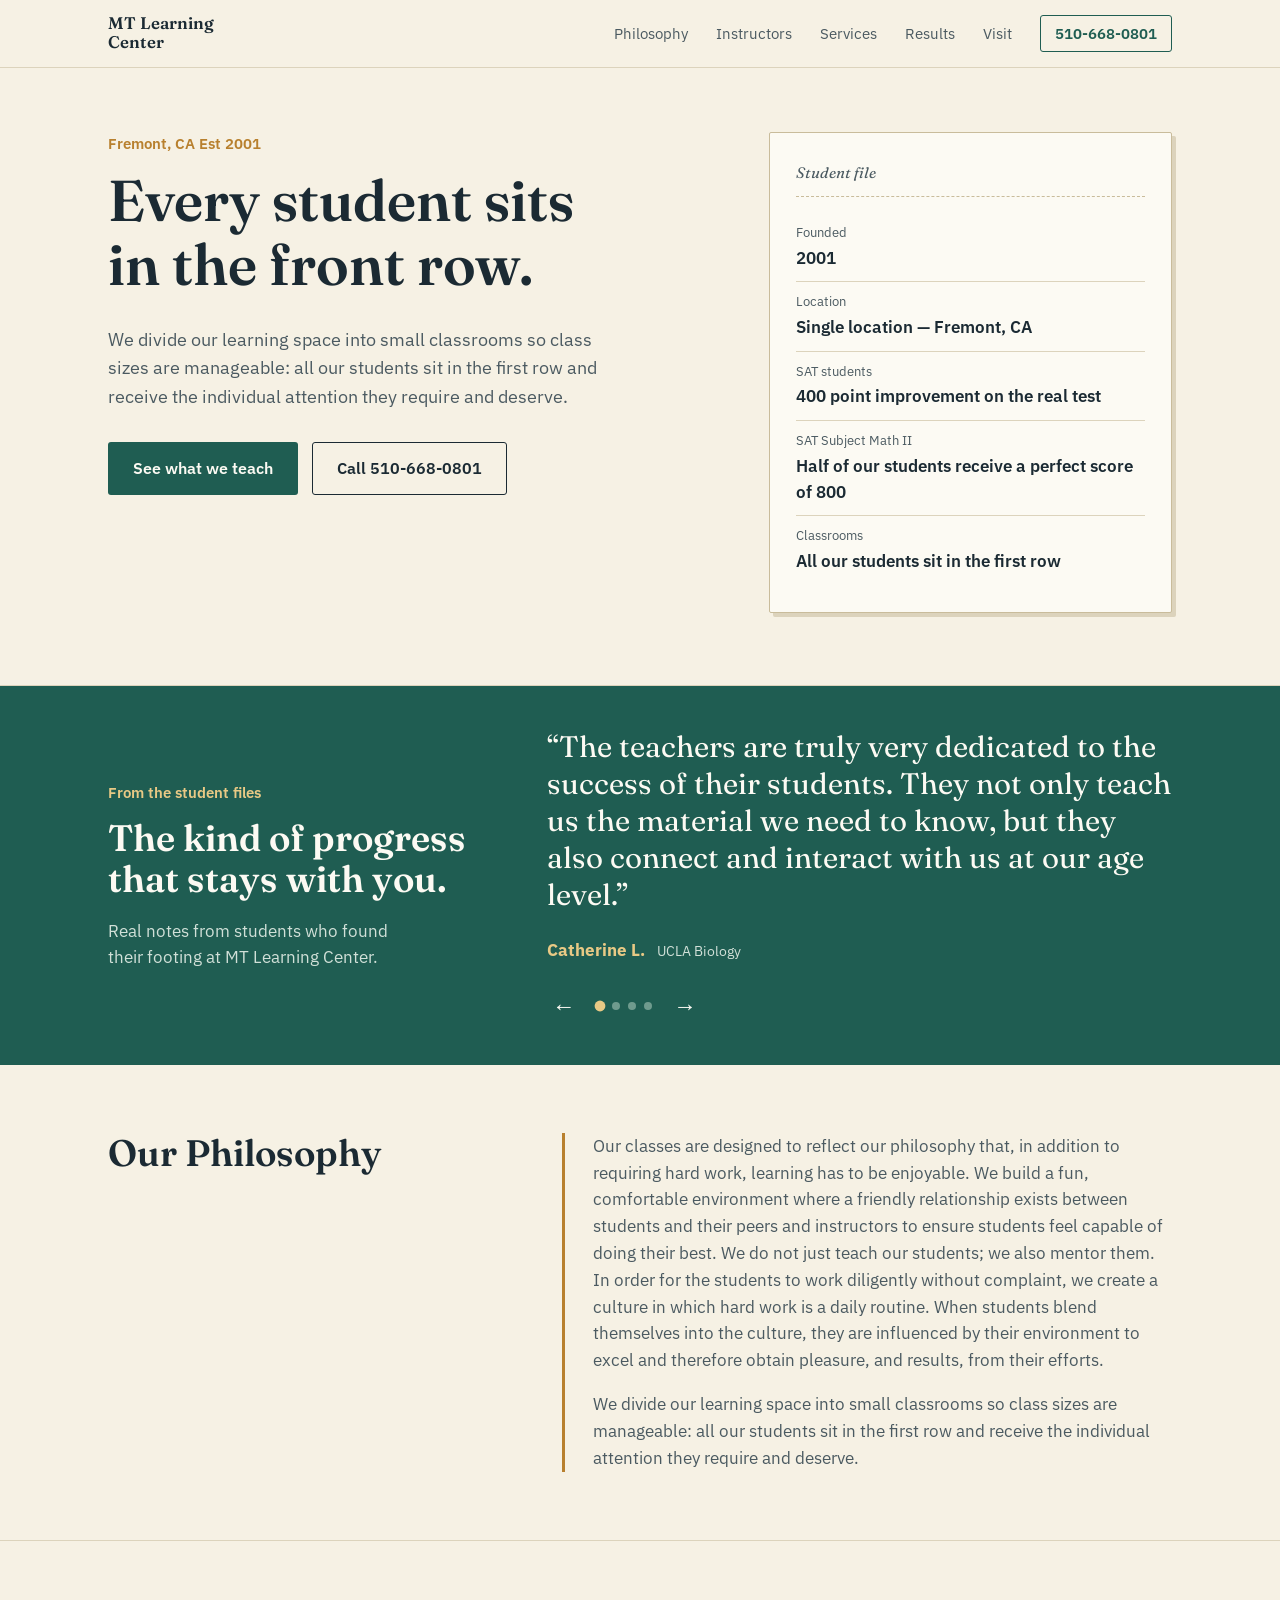
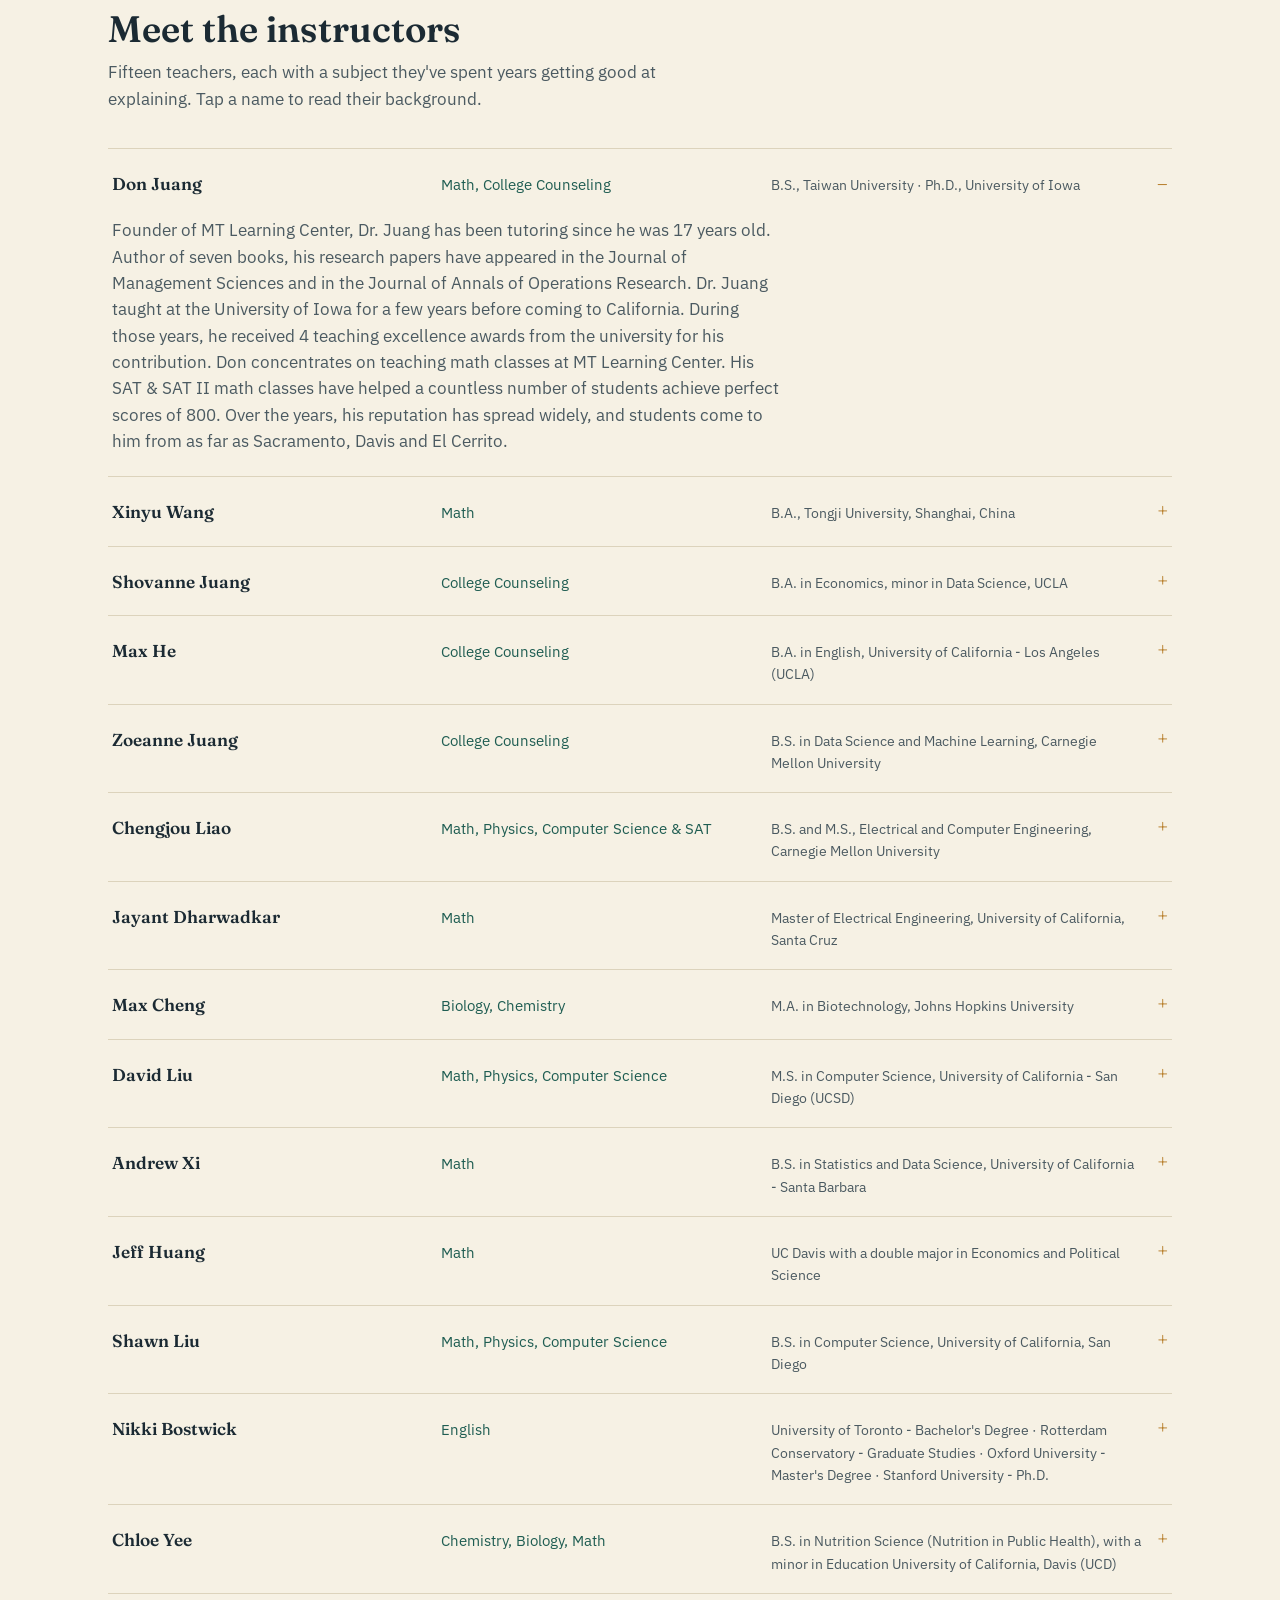
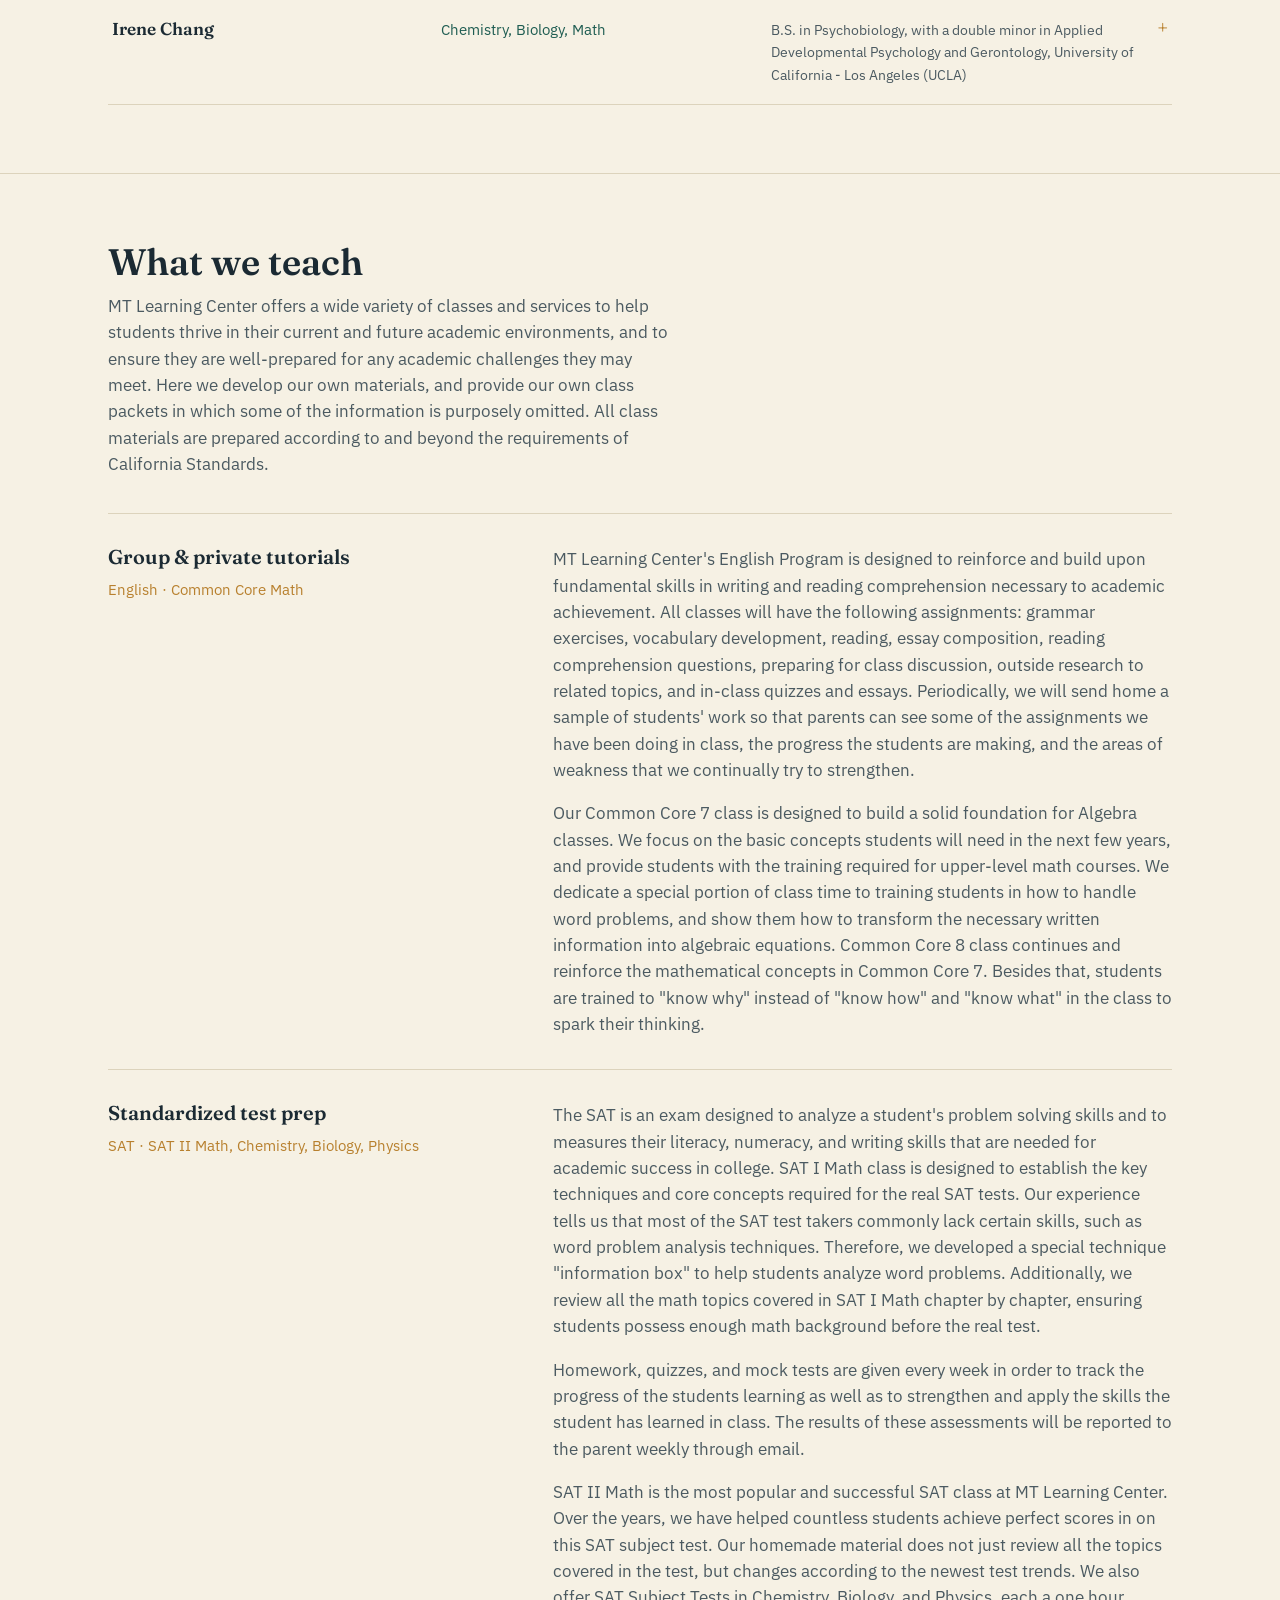
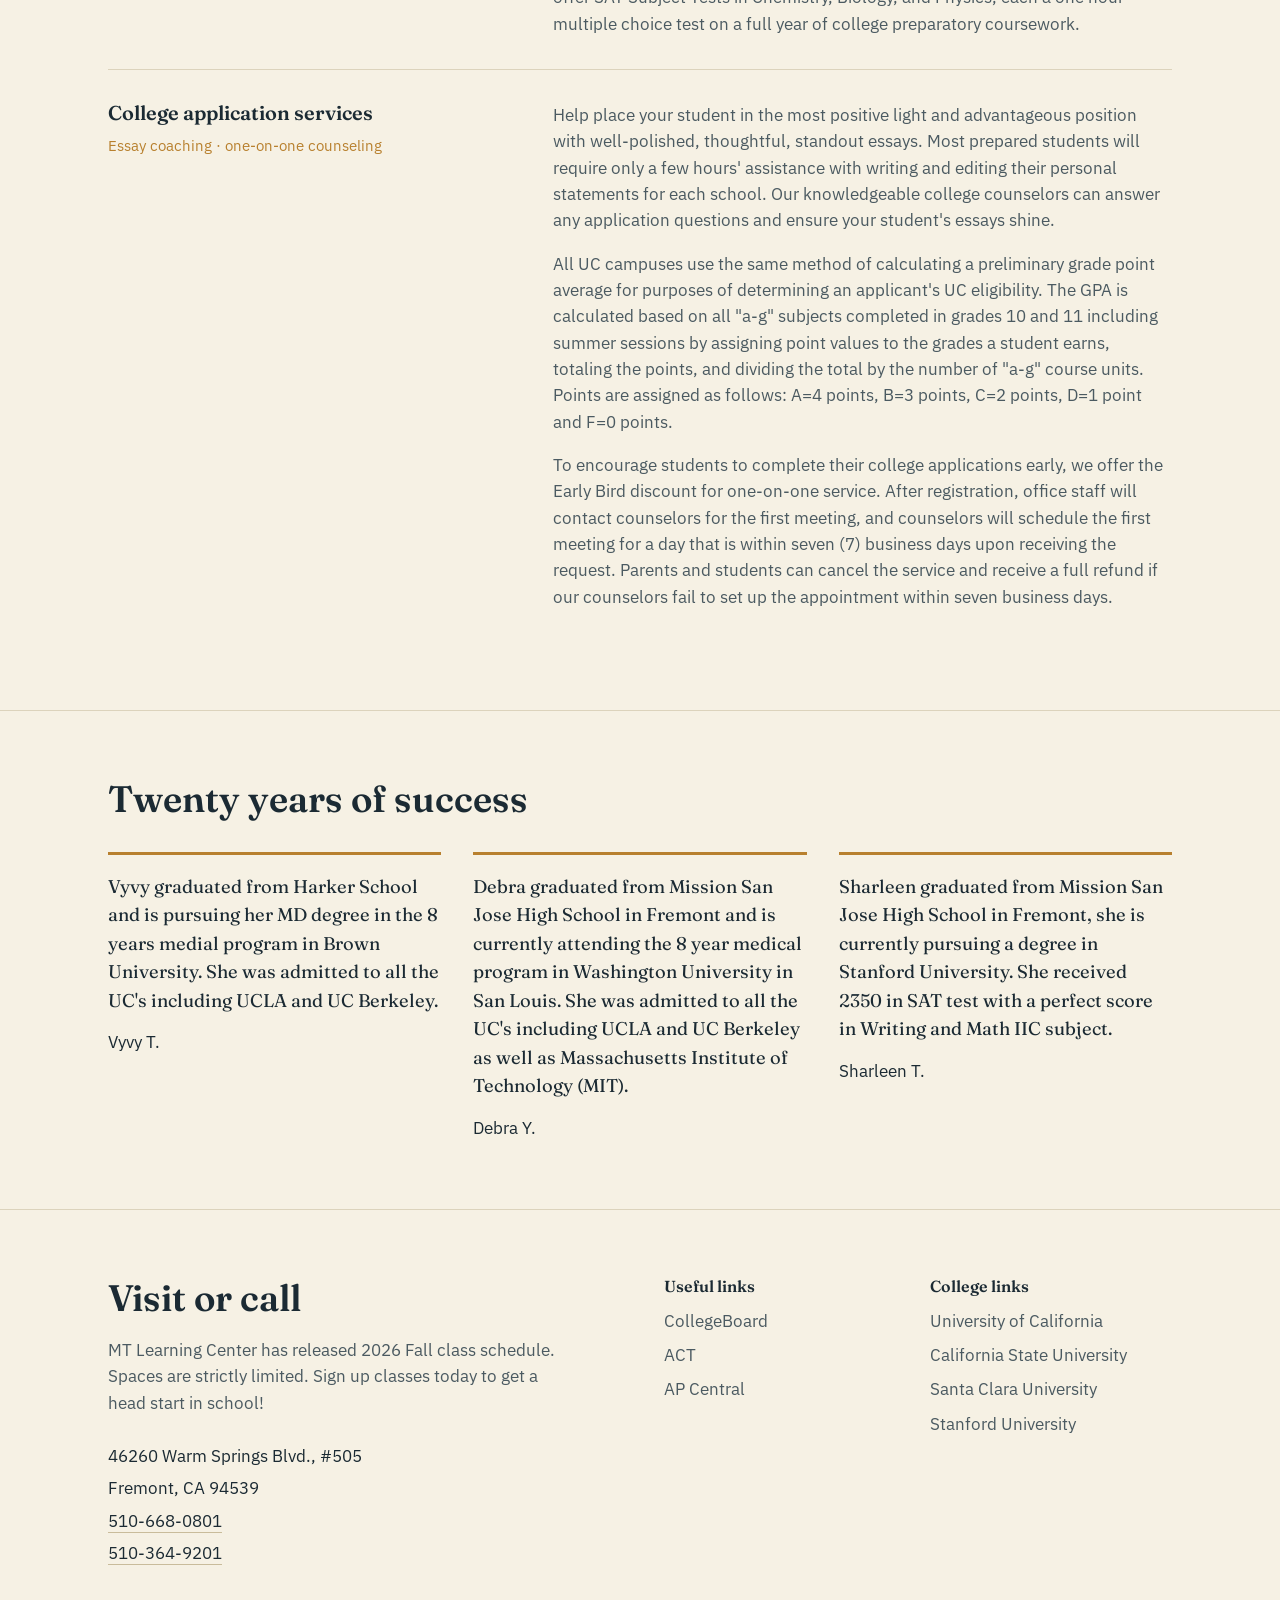
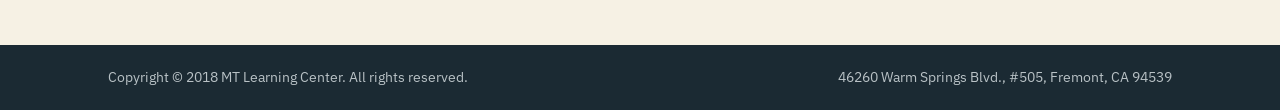
==== index.html @ 65601651 "add scrolling bar feature" ====
<!DOCTYPE html>
<html lang="en">
<head>
<meta charset="UTF-8">
<meta name="viewport" content="width=device-width, initial-scale=1.0">
<title>MT Learning Center — Fremont, CA</title>
<meta name="description" content="MT Learning Center offers subject tutorials in Math, English, Physics, Biology and Chemistry, as well as test preparation for the SAT and ACT to enhance their performance on standardized tests.">
<link rel="preconnect" href="https://fonts.googleapis.com">
<link rel="preconnect" href="https://fonts.gstatic.com" crossorigin>
<link href="https://fonts.googleapis.com/css2?family=Fraunces:opsz,wght@9..144,400;9..144,500;9..144,600;9..144,700&family=IBM+Plex+Sans:wght@400;500;600&display=swap" rel="stylesheet">
<link rel="stylesheet" href="css/styles.css">
<script src="js/script.js" defer></script>
</head>
<body>

<a class="skip-link" href="#main">Skip to content</a>

<header class="site-header">
	<div class="wrap header-row">
		<a class="wordmark" href="#top">MT Learning<br>Center</a>
		<input type="checkbox" id="nav-toggle" class="nav-toggle-input">
		<label for="nav-toggle" class="nav-toggle-label" aria-label="Menu">
			<span></span>
		</label>
		<nav class="site-nav">
			<a href="#philosophy">Philosophy</a>
			<a href="#instructors">Instructors</a>
			<a href="#services">Services</a>
			<a href="#results">Results</a>
			<a href="#visit">Visit</a>
			<a class="nav-phone" href="tel:5106680801">510-668-0801</a>
		</nav>
	</div>
</header>

<main id="main">

	<section class="hero" id="top">
		<div class="wrap hero-grid">
			<div class="hero-copy">
				<p class="kicker">Fremont, CA Est 2001</p>
				<h1>Every student sits<br>in the front row.</h1>
				<p class="hero-lede">We divide our learning space into small classrooms so class sizes are manageable: all our students sit in the first row and receive the individual attention they require and deserve.</p>
				<div class="hero-actions">
					<a class="btn btn-primary" href="#services">See what we teach</a>
					<a class="btn btn-ghost" href="tel:5106680801">Call 510-668-0801</a>
				</div>
			</div>
			<aside class="index-card" aria-label="Center facts">
				<p class="index-card-label">Student file</p>
				<dl>
					<div><dt>Founded</dt><dd>2001</dd></div>
					<div><dt>Location</dt><dd>Single location — Fremont, CA</dd></div>
					<div><dt>SAT students</dt><dd>400 point improvement on the real test</dd></div>
					<div><dt>SAT Subject Math II</dt><dd>Half of our students receive a perfect score of 800</dd></div>
					<div><dt>Classrooms</dt><dd>All our students sit in the first row</dd></div>
				</dl>
			</aside>
		</div>
	</section>

	<section class="testimonials" id="testimonials" aria-labelledby="testimonials-title">
		<div class="wrap testimonial-layout">
			<div class="testimonial-intro">
				<p class="kicker">From the student files</p>
				<h2 id="testimonials-title">The kind of progress that stays with you.</h2>
				<p>Real notes from students who found their footing at MT Learning Center.</p>
			</div>
			<div class="testimonial-slider" data-testimonials>
				<div class="testimonial-track" aria-live="polite">
					<article class="testimonial-slide is-active">
						<p class="testimonial-quote">&ldquo;The teachers are truly very dedicated to the success of their students. They not only teach us the material we need to know, but they also connect and interact with us at our age level.&rdquo;</p>
						<p class="testimonial-author"><strong>Catherine L.</strong><span>UCLA Biology</span></p>
					</article>
					<article class="testimonial-slide" hidden>
						<p class="testimonial-quote">&ldquo;Don, the math instructor, is the best teacher ever. His patience is priceless; he ensures that everyone comprehends how to solve each problem.&rdquo;</p>
						<p class="testimonial-author"><strong>Debra Y.</strong><span>Washington University medical program</span></p>
					</article>
					<article class="testimonial-slide" hidden>
						<p class="testimonial-quote">&ldquo;As we covered more and more material each week, my scores continued increasing until they were consistently in the high 700s.&rdquo;</p>
						<p class="testimonial-author"><strong>VyVy T.</strong><span>Brown University medical program</span></p>
					</article>
					<article class="testimonial-slide" hidden>
						<p class="testimonial-quote">&ldquo;Because of small class sizes, he interacts with all of us and is able to give sufficient attention to our weaknesses in math.&rdquo;</p>
						<p class="testimonial-author"><strong>Cynthia G.</strong><span>UC Berkeley</span></p>
					</article>
				</div>
				<div class="testimonial-controls">
					<button class="testimonial-arrow" type="button" data-testimonial-prev aria-label="Previous testimonial">&larr;</button>
					<div class="testimonial-dots" role="tablist" aria-label="Choose a testimonial">
						<button class="testimonial-dot is-active" type="button" role="tab" aria-selected="true" aria-label="Show testimonial 1"></button>
						<button class="testimonial-dot" type="button" role="tab" aria-selected="false" aria-label="Show testimonial 2"></button>
						<button class="testimonial-dot" type="button" role="tab" aria-selected="false" aria-label="Show testimonial 3"></button>
						<button class="testimonial-dot" type="button" role="tab" aria-selected="false" aria-label="Show testimonial 4"></button>
					</div>
					<button class="testimonial-arrow" type="button" data-testimonial-next aria-label="Next testimonial">&rarr;</button>
				</div>
			</div>
		</div>
	</section>

	<section class="philosophy" id="philosophy">
		<div class="wrap philosophy-grid">
			<h2>Our Philosophy</h2>
			<div class="philosophy-text">
				<p>Our classes are designed to reflect our philosophy that, in addition to requiring hard work, learning has to be enjoyable. We build a fun, comfortable environment where a friendly relationship exists between students and their peers and instructors to ensure students feel capable of doing their best. We do not just teach our students; we also mentor them. In order for the students to work diligently without complaint, we create a culture in which hard work is a daily routine. When students blend themselves into the culture, they are influenced by their environment to excel and therefore obtain pleasure, and results, from their efforts.</p>
				<p>We divide our learning space into small classrooms so class sizes are manageable: all our students sit in the first row and receive the individual attention they require and deserve.</p>
			</div>
		</div>
	</section>

	<section class="instructors" id="instructors">
		<div class="wrap">
			<h2>Meet the instructors</h2>
			<p class="section-lede">Fifteen teachers, each with a subject they've spent years getting good at explaining. Tap a name to read their background.</p>

			<div class="roster">

				<details class="roster-row" open>
					<summary>
						<span class="roster-name">Don Juang</span>
						<span class="roster-subject">Math, College Counseling</span>
						<span class="roster-credential">B.S., Taiwan University · Ph.D., University of Iowa</span>
					</summary>
					<p>Founder of MT Learning Center, Dr. Juang has been tutoring since he was 17 years old. Author of seven books, his research papers have appeared in the Journal of Management Sciences and in the Journal of Annals of Operations Research. Dr. Juang taught at the University of Iowa for a few years before coming to California. During those years, he received 4 teaching excellence awards from the university for his contribution. Don concentrates on teaching math classes at MT Learning Center. His SAT &amp; SAT II math classes have helped a countless number of students achieve perfect scores of 800. Over the years, his reputation has spread widely, and students come to him from as far as Sacramento, Davis and El Cerrito.</p>
				</details>

				<details class="roster-row">
					<summary>
						<span class="roster-name">Xinyu Wang</span>
						<span class="roster-subject">Math</span>
						<span class="roster-credential">B.A., Tongji University, Shanghai, China</span>
					</summary>
					<p>Xinyu currently works as an elementary and junior high school mathematics teacher in the Palo Alto unified school district. She graduated from Tongji University in Shanghai, China, majoring in Mathematics and Applied Mathematics. After that, she worked as a high school mathematics teacher in a high school in Shanghai for 8 years and accumulated rich teaching experience. After coming to the United States, She took many elective courses on American mathematics teaching and teacher management at UCSD, and successfully obtained the California Single Subject Mathematics Teacher Qualification Certificate. With a solid high school mathematics teaching background and a solid foundation in mathematics, her teaching philosophy is to bring these concepts to every student, so that they can find fun and confidence in the world of mathematic.</p>
					<p>She always adhered to the tutoring principles of "seriousness, patience" and "teaching according to individual needs" to help every student find a learning method that suits him or her and overcome difficulties in mathematics learning. Her tutoring is not limited to solving problems, but also focuses on cultivating students' mathematical thinking and interests, helping them lay a solid foundation in mathematics and grow into confident learners.</p>
				</details>

				<details class="roster-row">
					<summary>
						<span class="roster-name">Shovanne Juang</span>
						<span class="roster-subject">College Counseling</span>
						<span class="roster-credential">B.A. in Economics, minor in Data Science, UCLA</span>
					</summary>
					<p>Shovanne graduated from UCLA, where she honed her subject matter expertise in Business Economics, Statistics, and Data Science. She understands the business landscape of accounting, consulting, banking, and technology, with experience in an intersection of all of the above in a technical product management in banking.</p>
					<p>Shovanne's teaching style is tailored and direct in upskilling students to reach their goals. She is a strong storyteller and understands the value in leveraging a collaborative environment to help students' ideas shine. She will focus on college application/essay consulting and is committed to supporting her students throughout the process. In California, she was accepted to USC (University of Southern California) for the dual Computer Science and Business program under the Viterbi School of Engineering, as well as every single UC school she applied to: UCLA, UC Berkeley, UC San Diego, UC Santa Barbara, and UC Irvine.</p>
				</details>

				<details class="roster-row">
					<summary>
						<span class="roster-name">Max He</span>
						<span class="roster-subject">College Counseling</span>
						<span class="roster-credential">B.A. in English, University of California - Los Angeles (UCLA)</span>
					</summary>
					<p>As a native of Fremont, Max brings a deep understanding of the local community and its educational landscape. With an inviting and approachable teaching style, he offers a tailored approach to each student's educational journey, empowering them to express themselves confidently through their writing, especially in the competitive realm of college admissions. Additionally, Max's expertise in literary analysis and critical thinking empowers students to effectively engage with the complex texts encountered in both academic coursework and standardized testing.</p>
					<p>Max holds a Bachelor's degree in English from the University of California, Los Angeles (UCLA), where his undergraduate thesis was published and recognized with Departmental Honors. With a passion for learning and a drive for excellence, Max aspires to pursue a doctorate in literature, with the goal of contributing to higher education as a scholar and mentor.</p>
				</details>

				<details class="roster-row">
					<summary>
						<span class="roster-name">Zoeanne Juang</span>
						<span class="roster-subject">College Counseling</span>
						<span class="roster-credential">B.S. in Data Science and Machine Learning, Carnegie Mellon University</span>
					</summary>
					<p>With years of experience in college admissions counseling, Zoeanne is a trusted advisor to students and families navigating the increasingly competitive application process. She specializes in guiding students to develop compelling, authentic personal essays that effectively communicate their strengths and potential to top-tier institution.</p>
					<p>She works closely with each student to identify positioning opportunities, refine their narrative, and ensure every component of the application is cohesive and impactful.</p>
				</details>

				<details class="roster-row">
					<summary>
						<span class="roster-name">Chengjou Liao</span>
						<span class="roster-subject">Math, Physics, Computer Science &amp; SAT</span>
						<span class="roster-credential">B.S. and M.S., Electrical and Computer Engineering, Carnegie Mellon University</span>
					</summary>
					<p>Chengjou's teaching career began during his college years as a teaching assistant (TA) for a C programming course and later as a graduate TA for electrical engineering math. Since then, he has been devoted to helping students from elementary school to college age to excel in increasingly competitive surroundings. His experience in rigorous academic environments and the computer hardware industry has allowed him to not only help students improve academically, but also to mentor and encourage those students seeking a future in STEM. Today, he is an instructor at MT Learning Center teaching SAT English/Math, all levels of math from middle school Common Core up through differential equations and discrete math, as well as physics and computer science/programming.</p>
				</details>

				<details class="roster-row">
					<summary>
						<span class="roster-name">Jayant Dharwadkar</span>
						<span class="roster-subject">Math</span>
						<span class="roster-credential">Master of Electrical Engineering, University of California, Santa Cruz</span>
					</summary>
					<p>Jayant is an Electrical Engineering student at UC Santa Cruz, where he is working towards his Master's degree after completing his Bachelor's in the same field. He has spent the past year tutoring fellow students in pcb design and engineering mathematics, and he enjoys that moment when a concept finally clicks for someone. Jayant has a patient, hands-on approach to teaching and loves breaking down tricky material into steps that actually make sense. Whether you are just getting started with circuits or trying to get ahead in your science and math classes, Jayant is here to help you build real confidence and make learning feel less overwhelming.</p>
				</details>

				<details class="roster-row">
					<summary>
						<span class="roster-name">Max Cheng</span>
						<span class="roster-subject">Biology, Chemistry</span>
						<span class="roster-credential">M.A. in Biotechnology, Johns Hopkins University</span>
					</summary>
					<p>Hi! My name is Max and I am an experienced tutor and an educational program manager/creator who has been teaching grades 6-12 for a little over 5 years now. I have tutored hundreds of students and helped them get "A's" in their classes and 5's on their APs. With a MA in Biotechnology from Johns Hopkins and a BS in Neurobiology/Psychology Degree from UC Davis, I am a scientist at heart and I wish to impart the skills and lessons I have learned to the next generation. While I specialize in biology and psychology at the high school level, I have experience teaching a variety of different subjects including Math, Chemistry, English, and even Test Prep.</p>
					<p>My teaching philosophy is simple. If students enjoy what they are learning, the more I enjoy teaching them and I will challenge them to do better. In biology, this is called a positive feedback loop, where if I teach the students to be better learners, the students can make me a better teacher for them. That's why I love creating interactive activities and games to aid with subject understanding. I take the rote concepts in textbooks and make them easily digestible for those who are looking to improve or those who want to refine their skills.</p>
				</details>

				<details class="roster-row">
					<summary>
						<span class="roster-name">David Liu</span>
						<span class="roster-subject">Math, Physics, Computer Science</span>
						<span class="roster-credential">M.S. in Computer Science, University of California - San Diego (UCSD)</span>
					</summary>
					<p>David Liu is a math and computer science enthusiast who graduated from UC San Diego. David discovered his passion for teaching during high school, where he founded an after school math club dedicated to tutoring and mentoring students, showcasing an early commitment to fostering a love for mathematics. What began as a hobby evolved into a dedicated journey as he continued teaching math in institutions such as Best Friends and MT Learning Center, covering a spectrum of subjects from Algebra to Calculus BC. David brings a unique blend of academic expertise and a genuine enthusiasm for sharing knowledge, making him a valuable addition to our team.</p>
				</details>

				<details class="roster-row">
					<summary>
						<span class="roster-name">Andrew Xi</span>
						<span class="roster-subject">Math</span>
						<span class="roster-credential">B.S. in Statistics and Data Science, University of California - Santa Barbara</span>
					</summary>
					<p>Andrew is a dedicated math tutor with a commitment to helping students succeed in their academic pursuits. Possessing a strong foundation in mathematical concepts, he demonstrates the ability to present complex topics in an easy-to-understand manner. Andrew is dedicated to fostering a friendly and engaging learning environment where students can be inspired by the intricacies of math.</p>
					<p>Andrew's academic achievements include an early graduation with a Bachelor's in Statistics and Data Science from UCSB, accompanied by the Dean's Honors Award. Concurrently, he explores his passion in machine learning and computer vision as a student researcher at UCSB.</p>
				</details>

				<details class="roster-row">
					<summary>
						<span class="roster-name">Jeff Huang</span>
						<span class="roster-subject">Math</span>
						<span class="roster-credential">UC Davis with a double major in Economics and Political Science</span>
					</summary>
					<p>Jeff is currently a math teacher in Tennyson High school in Hayward Unified School District. He graduated from UC Davis with a double major in Economics and Political Science. After graduating from Davis he obtained his single subject math teaching credential at CSU: Sacramento and immediately entered the education field at the age of 23.</p>
					<p>He started tutoring high school students since college and has experience working with students with different ethnic backgrounds and socio-economic statuses. He also worked with WCEO summer camps (Wisdom) teaching 1st to 8th graders in various subjects.</p>
					<p>Born in Taiwan and raised in Fremont, Jeff has a great understanding of what it is like to be a student in Fremont since he went to high school here. He is also fluent in Mandarin and is a very approachable person.</p>
				</details>

				<details class="roster-row">
					<summary>
						<span class="roster-name">Shawn Liu</span>
						<span class="roster-subject">Math, Physics, Computer Science</span>
						<span class="roster-credential">B.S. in Computer Science, University of California, San Diego</span>
					</summary>
					<p>Shawn brings a robust mathematical background spanning Algebra, Geometry, Trigonometry, and Calculus. His teaching journey began in high school as an after-school tutor and continued through college as a course and laboratory assistant. These pivotal roles sparked a lifelong passion for educator mentorship and student development.</p>
					<p>In his tutoring sessions, Shawn focuses on demystifying complex mathematical concepts while fostering fundamental, cross-disciplinary problem-solving strategies. He strives to build each student's academic confidence, adapt his teaching methods to individual learning styles, and demonstrate how mathematical reasoning applies to real-world challenges. Above all, Shawn believes that effective tutoring requires a blend of deep subject mastery, adaptive pedagogical skills, endless patience, and genuine empathy for every learner.</p>
				</details>

				<details class="roster-row">
					<summary>
						<span class="roster-name">Nikki Bostwick</span>
						<span class="roster-subject">English</span>
						<span class="roster-credential">University of Toronto - Bachelor's Degree · Rotterdam Conservatory - Graduate Studies · Oxford University - Master's Degree · Stanford University - Ph.D.</span>
					</summary>
					<p>Nikki teaches English Language Arts (with emphasis on essay writing) and College Planning.</p>
					<p>Having attended post-secondary institutions in four countries, Nikki is able to advise students on how to prepare for college (in the US and abroad) and help students navigate the college application process.</p>
					<p>Over decades of pedagogical endeavours, Nikki has developed a thoughtful, individualized approach to teaching. In her Language Arts classes, students learn to critique essays in order to appreciate the confluence of two crucial elements of effective writing: organization of material/ideas in a logical manner, combined with sentence-level clarity. Nikki has created a methodology that is effective in teaching students to plan effectively, write eloquently, and edit objectively.</p>
					<p>Since each student has unique gifts and challenges, a one-size-fits-all method can never be as effective as an individualized approach. By giving students tools and showing them steps they can follow to identify and address issues they find personally challenging, significant improvement often can be seen in a relatively short time. Nikki is proactive in identifying areas of difficulty and showing students the most efficient strategies that will help them fulfil their potential.</p>
				</details>

				<details class="roster-row">
					<summary>
						<span class="roster-name">Chloe Yee</span>
						<span class="roster-subject">Chemistry, Biology, Math</span>
						<span class="roster-credential">B.S. in Nutrition Science (Nutrition in Public Health), with a minor in Education University of California, Davis (UCD)</span>
					</summary>
					<p>Prior to tutoring at MT Learning Center, Chloe found her spark in tutoring for the first time in her biology class at UC Davis by doing simple tasks such as answering questions and providing demonstrations to her peers while also being a student. Chloe went on to further enhance her tutoring skills by volunteering as an official learning assistant for a cellular biology course, equivalent to AP Biology, at UC Davis during her second-year. After falling in love with organic chemistry, she additionally served as a learning assistant for the course and went on to tutor the class for the last two years of college. During her time as a learning assistant, Chloe was able to translate difficult topics into simpler concepts to make it easier for students to understand. Besides Biology and Chemmistry, she also tutored her peers in multiple Math subjects. As a tutor, Chloe knows that every student learns differently and often times will not find the cookie-cutter curriculum presented in schools to be helpful, so she will do her best to curate an effective tutoring session for any student. She was on the Dean's Honor List in multiple quarters when she studies in UC, Davis.</p>
					<p>Aside from tutoring, Chloe interned as a research assistant with The National Antimicrobial Resistance Monitoring System (NARMS) by following NARMS microbial protocol to provide samples to the FDA to monitor antimicrobial resistance trends. Alongside her laboratory experience, she has worked the UC Davis Health transplant clinic in researching chronic kidney disease in relation to food insecurity through clinical interactions and performing dietary recalls. Currently, Chloe works as a medical assistant and aims to provide as a paraeducator in K-12 schools while preparing for medical school and studying for the MCAT.</p>
				</details>

				<details class="roster-row">
					<summary>
						<span class="roster-name">Irene Chang</span>
						<span class="roster-subject">Chemistry, Biology, Math</span>
						<span class="roster-credential">B.S. in Psychobiology, with a double minor in Applied Developmental Psychology and Gerontology, University of California - Los Angeles (UCLA)</span>
					</summary>
					<p>Born and raised in Fremont, Irene understands the academic rigor students face and is deeply committed to helping them build confidence in their learning. A Mission San Jose High School alumna, she earned her Bachelor's degree in Psychobiology from UCLA, graduating summa cum laude with Dean's Honors. Irene brings a warm, encouraging, and personalized approach to tutoring, tailoring lesson plans to each student's strengths and goals. By creating a supportive and engaging environment, she helps students feel comfortable asking questions, gaining clarity, and truly enjoying the learning process.</p>
					<p>At UCLA, Irene demonstrated her passion for mentorship by leading multiple mentorship programs, providing academic resources and emotional support within UCLA's fast-paced environment. Driven by her commitment to service and education, Irene currently works as a Medical Assistant and Clinical Research Assistant at Stanford University.</p>
				</details>

			</div>
		</div>
	</section>

	<section class="services" id="services">
		<div class="wrap">
			<h2>What we teach</h2>
			<p class="section-lede">MT Learning Center offers a wide variety of classes and services to help students thrive in their current and future academic environments, and to ensure they are well-prepared for any academic challenges they may meet. Here we develop our own materials, and provide our own class packets in which some of the information is purposely omitted. All class materials are prepared according to and beyond the requirements of California Standards.</p>

			<div class="service-block">
				<div class="service-head">
					<h3>Group &amp; private tutorials</h3>
					<p class="service-sub">English · Common Core Math</p>
				</div>
				<div class="service-body">
					<p>MT Learning Center's English Program is designed to reinforce and build upon fundamental skills in writing and reading comprehension necessary to academic achievement. All classes will have the following assignments: grammar exercises, vocabulary development, reading, essay composition, reading comprehension questions, preparing for class discussion, outside research to related topics, and in-class quizzes and essays. Periodically, we will send home a sample of students' work so that parents can see some of the assignments we have been doing in class, the progress the students are making, and the areas of weakness that we continually try to strengthen.</p>
					<p>Our Common Core 7 class is designed to build a solid foundation for Algebra classes. We focus on the basic concepts students will need in the next few years, and provide students with the training required for upper-level math courses. We dedicate a special portion of class time to training students in how to handle word problems, and show them how to transform the necessary written information into algebraic equations. Common Core 8 class continues and reinforce the mathematical concepts in Common Core 7. Besides that, students are trained to "know why" instead of "know how" and "know what" in the class to spark their thinking.</p>
				</div>
			</div>

			<div class="service-block">
				<div class="service-head">
					<h3>Standardized test prep</h3>
					<p class="service-sub">SAT · SAT II Math, Chemistry, Biology, Physics</p>
				</div>
				<div class="service-body">
					<p>The SAT is an exam designed to analyze a student's problem solving skills and to measures their literacy, numeracy, and writing skills that are needed for academic success in college. SAT I Math class is designed to establish the key techniques and core concepts required for the real SAT tests. Our experience tells us that most of the SAT test takers commonly lack certain skills, such as word problem analysis techniques. Therefore, we developed a special technique "information box" to help students analyze word problems. Additionally, we review all the math topics covered in SAT I Math chapter by chapter, ensuring students possess enough math background before the real test.</p>
					<p>Homework, quizzes, and mock tests are given every week in order to track the progress of the students learning as well as to strengthen and apply the skills the student has learned in class. The results of these assessments will be reported to the parent weekly through email.</p>
					<p>SAT II Math is the most popular and successful SAT class at MT Learning Center. Over the years, we have helped countless students achieve perfect scores in on this SAT subject test. Our homemade material does not just review all the topics covered in the test, but changes according to the newest test trends. We also offer SAT Subject Tests in Chemistry, Biology, and Physics, each a one hour multiple choice test on a full year of college preparatory coursework.</p>
				</div>
			</div>

			<div class="service-block">
				<div class="service-head">
					<h3>College application services</h3>
					<p class="service-sub">Essay coaching · one-on-one counseling</p>
				</div>
				<div class="service-body">
					<p>Help place your student in the most positive light and advantageous position with well-polished, thoughtful, standout essays. Most prepared students will require only a few hours' assistance with writing and editing their personal statements for each school. Our knowledgeable college counselors can answer any application questions and ensure your student's essays shine.</p>
					<p>All UC campuses use the same method of calculating a preliminary grade point average for purposes of determining an applicant's UC eligibility. The GPA is calculated based on all "a-g" subjects completed in grades 10 and 11 including summer sessions by assigning point values to the grades a student earns, totaling the points, and dividing the total by the number of "a-g" course units. Points are assigned as follows: A=4 points, B=3 points, C=2 points, D=1 point and F=0 points.</p>
					<p>To encourage students to complete their college applications early, we offer the Early Bird discount for one-on-one service. After registration, office staff will contact counselors for the first meeting, and counselors will schedule the first meeting for a day that is within seven (7) business days upon receiving the request. Parents and students can cancel the service and receive a full refund if our counselors fail to set up the appointment within seven business days.</p>
				</div>
			</div>
		</div>
	</section>

	<section class="results" id="results">
		<div class="wrap">
			<h2>Twenty years of success</h2>
			<div class="quote-grid">
				<blockquote>
					<p>Vyvy graduated from Harker School and is pursuing her MD degree in the 8 years medial program in Brown University. She was admitted to all the UC's including UCLA and UC Berkeley.</p>
					Vyvy T.
				</blockquote>
				<blockquote>
					<p>Debra graduated from Mission San Jose High School in Fremont and is currently attending the 8 year medical program in Washington University in San Louis. She was admitted to all the UC's including UCLA and UC Berkeley as well as Massachusetts Institute of Technology (MIT).</p>
					Debra Y.
				</blockquote>
				<blockquote>
					<p>Sharleen graduated from Mission San Jose High School in Fremont, she is currently pursuing a degree in Stanford University. She received 2350 in SAT test with a perfect score in Writing and Math IIC subject.</p>
					Sharleen T.
				</blockquote>
			</div>
		</div>
	</section>

	<section class="visit" id="visit">
		<div class="wrap visit-grid">
			<div>
				<h2>Visit or call</h2>
				<p class="visit-lede">MT Learning Center has released 2026 Fall class schedule. Spaces are strictly limited. Sign up classes today to get a head start in school!</p>
				<address>
					46260 Warm Springs Blvd., #505<br>
					Fremont, CA 94539<br>
					<a href="tel:5106680801">510-668-0801</a><br>
					<a href="tel:5103649201">510-364-9201</a>
				</address>
			</div>
			<div class="visit-links">
				<div>
					<h3>Useful links</h3>
					<ul>
						<li><a href="https://www.collegeboard.org/" target="_blank" rel="noopener">CollegeBoard</a></li>
						<li><a href="http://www.actstudent.org/" target="_blank" rel="noopener">ACT</a></li>
						<li><a href="http://apcentral.collegeboard.com/apc/Controller.jpf" target="_blank" rel="noopener">AP Central</a></li>
					</ul>
				</div>
				<div>
					<h3>College links</h3>
					<ul>
						<li><a href="http://www.universityofcalifornia.edu/" target="_blank" rel="noopener">University of California</a></li>
						<li><a href="http://www.calstate.edu/" target="_blank" rel="noopener">California State University</a></li>
						<li><a href="http://www.scu.edu/" target="_blank" rel="noopener">Santa Clara University</a></li>
						<li><a href="http://www.stanford.edu/" target="_blank" rel="noopener">Stanford University</a></li>
					</ul>
				</div>
			</div>
		</div>
	</section>

</main>

<footer class="site-footer">
	<div class="wrap footer-row">
		<p>Copyright © 2018 MT Learning Center. All rights reserved.</p>
		<p class="footer-address">46260 Warm Springs Blvd., #505, Fremont, CA 94539</p>
	</div>
</footer>

</body>
</html>
---- css/styles.css ----
/* ---------------------------------------------------------
   MT Learning Center — design tokens
   paper #F6F1E4  ink #1B2A33  gold #B8802E  pine #1F5D52  rule #DCD3BC
--------------------------------------------------------- */

:root {
	--paper: #F6F1E4;
	--paper-raised: #FCFAF3;
	--ink: #1B2A33;
	--ink-soft: #4B5A61;
	--gold: #B8802E;
	--pine: #1F5D52;
	--rule: #DCD3BC;
	--rule-strong: #C9BC9B;

	--font-display: "Fraunces", Georgia, serif;
	--font-body: "IBM Plex Sans", -apple-system, Segoe UI, sans-serif;

	--content-width: 1120px;
}

* { box-sizing: border-box; }

html { scroll-behavior: smooth; }

@media (prefers-reduced-motion: reduce) {
	html { scroll-behavior: auto; }
	* { animation: none !important; transition: none !important; }
}

body {
	margin: 0;
	background: var(--paper);
	color: var(--ink);
	font-family: var(--font-body);
	font-size: 17px;
	line-height: 1.55;
	-webkit-font-smoothing: antialiased;
}

h1, h2, h3 {
	font-family: var(--font-display);
	color: var(--ink);
	line-height: 1.1;
	margin: 0 0 0.5em;
	font-weight: 600;
}

h1 { font-size: clamp(2.4rem, 5vw, 3.6rem); font-weight: 600; }
h2 { font-size: clamp(1.7rem, 3vw, 2.3rem); }
h3 { font-size: 1.25rem; font-weight: 600; }

p { margin: 0 0 1em; }
p:last-child { margin-bottom: 0; }

a { color: var(--pine); }
a:focus-visible, button:focus-visible, summary:focus-visible, input:focus-visible {
	outline: 3px solid var(--gold);
	outline-offset: 2px;
}

.wrap {
	max-width: var(--content-width);
	margin: 0 auto;
	padding: 0 28px;
}

.skip-link {
	position: absolute;
	left: -999px;
	top: 0;
	background: var(--ink);
	color: var(--paper);
	padding: 10px 16px;
	z-index: 100;
}
.skip-link:focus { left: 12px; top: 12px; }

/* ---------- header ---------- */

.site-header {
	position: sticky;
	top: 0;
	z-index: 20;
	background: var(--paper);
	border-bottom: 1px solid var(--rule);
}

.header-row {
	display: flex;
	align-items: center;
	justify-content: space-between;
	padding-top: 14px;
	padding-bottom: 14px;
}

.wordmark {
	font-family: var(--font-display);
	font-weight: 600;
	font-size: 1.05rem;
	line-height: 1.15;
	color: var(--ink);
	text-decoration: none;
}

.site-nav {
	display: flex;
	align-items: center;
	gap: 28px;
}

.site-nav a {
	color: var(--ink-soft);
	text-decoration: none;
	font-size: 0.95rem;
}
.site-nav a:hover { color: var(--pine); }

.nav-phone {
	color: var(--pine) !important;
	font-weight: 600;
	border: 1px solid var(--pine);
	padding: 6px 14px;
	border-radius: 3px;
}

.nav-toggle-input { display: none; }
.nav-toggle-label {
	display: none;
	width: 30px;
	height: 22px;
	position: relative;
	cursor: pointer;
}
.nav-toggle-label span,
.nav-toggle-label span::before,
.nav-toggle-label span::after {
	content: "";
	position: absolute;
	left: 0;
	width: 100%;
	height: 2px;
	background: var(--ink);
}
.nav-toggle-label span { top: 10px; }
.nav-toggle-label span::before { top: -8px; }
.nav-toggle-label span::after { top: 8px; }

/* ---------- hero ---------- */

.hero {
	padding: 64px 0 72px;
	border-bottom: 1px solid var(--rule);
}

.hero-grid {
	display: grid;
	grid-template-columns: 1.5fr 1fr;
	gap: 56px;
	align-items: start;
}

.kicker {
	font-family: var(--font-body);
	color: var(--gold);
	font-weight: 600;
	font-size: 0.95rem;
	margin-bottom: 14px;
}

.hero-lede {
	font-size: 1.15rem;
	color: var(--ink-soft);
	max-width: 46ch;
	margin-top: 20px;
}

.hero-actions {
	display: flex;
	gap: 14px;
	margin-top: 32px;
	flex-wrap: wrap;
}

.btn {
	display: inline-block;
	padding: 13px 24px;
	border-radius: 3px;
	text-decoration: none;
	font-weight: 600;
	font-size: 0.98rem;
	border: 1px solid transparent;
}

.btn-primary {
	background: var(--pine);
	color: var(--paper-raised);
}
.btn-primary:hover { background: #17453d; }

.btn-ghost {
	border-color: var(--ink);
	color: var(--ink);
}
.btn-ghost:hover { background: var(--ink); color: var(--paper-raised); }

.index-card {
	background: var(--paper-raised);
	border: 1px solid var(--rule-strong);
	border-radius: 2px;
	padding: 28px 26px;
	box-shadow: 4px 4px 0 var(--rule);
}

.index-card-label {
	font-family: var(--font-display);
	font-style: italic;
	color: var(--ink-soft);
	font-size: 0.95rem;
	margin: 0 0 16px;
	padding-bottom: 12px;
	border-bottom: 1px dashed var(--rule-strong);
}

.index-card dl { margin: 0; }
.index-card dl div {
	padding: 10px 0;
	border-bottom: 1px solid var(--rule);
}
.index-card dl div:last-child { border-bottom: none; }

.index-card dt {
	font-size: 0.8rem;
	color: var(--ink-soft);
	margin: 0 0 2px;
}
.index-card dd {
	margin: 0;
	font-weight: 600;
	color: var(--ink);
}

/* ---------- testimonials ---------- */

.testimonials {
	padding: 42px 0;
	background: var(--pine);
	color: var(--paper-raised);
}

.testimonial-layout {
	display: grid;
	grid-template-columns: 0.75fr 1.25fr;
	gap: 64px;
	align-items: center;
}

.testimonial-intro .kicker { color: #E8C985; }
.testimonial-intro h2 { color: var(--paper-raised); }
.testimonial-intro > p:last-child { color: #D1E0D8; max-width: 30ch; }

.testimonial-slider { min-width: 0; }
.testimonial-track { min-height: 190px; }

.testimonial-slide { animation: testimonial-in 320ms ease both; }
.testimonial-slide[hidden] { display: none; }

@keyframes testimonial-in {
	from { opacity: 0; transform: translateX(12px); }
	to { opacity: 1; transform: translateX(0); }
}

.testimonial-quote {
	margin: 0;
	font-family: var(--font-display);
	font-size: clamp(1.35rem, 2.5vw, 1.85rem);
	line-height: 1.25;
	color: var(--paper-raised);
	max-width: 34ch;
}

.testimonial-author {
	display: flex;
	gap: 12px;
	align-items: baseline;
	margin-top: 24px;
	color: #E8C985;
}
.testimonial-author span { color: #D1E0D8; font-size: 0.9rem; }

.testimonial-controls {
	display: flex;
	align-items: center;
	gap: 16px;
	margin-top: 26px;
}
.testimonial-arrow,
.testimonial-dot {
	border: 0;
	background: transparent;
	cursor: pointer;
}
.testimonial-arrow {
	color: var(--paper-raised);
	font-size: 1.45rem;
	line-height: 1;
	padding: 5px;
}
.testimonial-dots { display: flex; gap: 8px; }
.testimonial-dot {
	width: 8px;
	height: 8px;
	padding: 0;
	border-radius: 50%;
	background: #6F9B8E;
}
.testimonial-dot.is-active { background: #E8C985; transform: scale(1.35); }

/* ---------- philosophy ---------- */

.philosophy {
	padding: 68px 0;
	border-bottom: 1px solid var(--rule);
}

.philosophy-grid {
	display: grid;
	grid-template-columns: 0.8fr 1.2fr;
	gap: 48px;
}

.philosophy-text {
	border-left: 3px solid var(--gold);
	padding-left: 28px;
	color: var(--ink-soft);
	font-size: 1.08rem;
}

/* ---------- instructors ---------- */

.instructors {
	padding: 68px 0;
	border-bottom: 1px solid var(--rule);
}

.section-lede {
	color: var(--ink-soft);
	max-width: 56ch;
	margin-top: -8px;
	margin-bottom: 36px;
}

.roster { border-top: 1px solid var(--rule); }

.roster-row {
	border-bottom: 1px solid var(--rule);
}

.roster-row summary {
	list-style: none;
	cursor: pointer;
	display: grid;
	grid-template-columns: 1.1fr 1.1fr 1.3fr auto;
	gap: 16px;
	align-items: baseline;
	padding: 18px 4px;
}
.roster-row summary::-webkit-details-marker { display: none; }

.roster-row summary::after {
	content: "+";
	font-family: var(--font-display);
	font-size: 1.3rem;
	color: var(--gold);
	justify-self: end;
}
.roster-row[open] summary::after { content: "–"; }

.roster-name {
	font-family: var(--font-display);
	font-weight: 600;
	font-size: 1.08rem;
}

.roster-subject { color: var(--pine); font-size: 0.95rem; }
.roster-credential { color: var(--ink-soft); font-size: 0.9rem; }

.roster-row p {
	padding: 0 4px 22px;
	max-width: 68ch;
	color: var(--ink-soft);
}

/* ---------- services ---------- */

.services {
	padding: 68px 0;
	border-bottom: 1px solid var(--rule);
}

.service-block {
	display: grid;
	grid-template-columns: 0.8fr 1.2fr;
	gap: 32px;
	padding: 32px 0;
	border-top: 1px solid var(--rule);
}
.service-block:last-child { border-bottom: none; }

.service-sub { color: var(--gold); font-size: 0.95rem; margin-top: 6px; }

.service-body p { color: var(--ink-soft); }

/* ---------- results ---------- */

.results {
	padding: 68px 0;
	border-bottom: 1px solid var(--rule);
}

.quote-grid {
	display: grid;
	grid-template-columns: repeat(3, 1fr);
	gap: 32px;
	margin-top: 32px;
}

.quote-grid blockquote {
	margin: 0;
	padding-top: 18px;
	border-top: 3px solid var(--gold);
}

.quote-grid p {
	font-family: var(--font-display);
	font-size: 1.15rem;
	color: var(--ink);
	margin-bottom: 14px;
}

.quote-grid cite {
	font-style: normal;
	color: var(--ink-soft);
	font-size: 0.9rem;
}

/* ---------- visit ---------- */

.visit { padding: 68px 0 76px; }

.visit-grid {
	display: grid;
	grid-template-columns: 1fr 1fr;
	gap: 48px;
}

.visit-lede { color: var(--ink-soft); max-width: 46ch; }

address {
	font-style: normal;
	margin-top: 24px;
	line-height: 1.9;
}
address a { color: var(--ink); text-decoration: none; border-bottom: 1px solid var(--rule-strong); }

.visit-links {
	display: grid;
	grid-template-columns: 1fr 1fr;
	gap: 24px;
}

.visit-links h3 { font-size: 1rem; margin-bottom: 12px; }
.visit-links ul { list-style: none; margin: 0; padding: 0; }
.visit-links li { margin-bottom: 8px; }
.visit-links a { color: var(--ink-soft); text-decoration: none; }
.visit-links a:hover { color: var(--pine); }

/* ---------- footer ---------- */

.site-footer {
	background: var(--ink);
	color: #B9C2C6;
	padding: 22px 0;
	font-size: 0.85rem;
}
.footer-row {
	display: flex;
	justify-content: space-between;
	flex-wrap: wrap;
	gap: 8px;
}
.footer-row p { margin: 0; }

/* ---------- responsive ---------- */

@media (max-width: 900px) {
	.hero-grid, .philosophy-grid, .service-block, .visit-grid {
		grid-template-columns: 1fr;
	}
	.testimonial-layout { grid-template-columns: 1fr; gap: 28px; }
	.quote-grid { grid-template-columns: 1fr; }
	.philosophy-text { padding-left: 20px; }

	.nav-toggle-label { display: block; }

	.site-nav {
		display: none;
		flex-direction: column;
		align-items: flex-start;
		gap: 4px;
		position: absolute;
		top: 100%;
		left: 0;
		right: 0;
		background: var(--paper);
		border-bottom: 1px solid var(--rule);
		padding: 8px 28px 20px;
	}
	.nav-toggle-input:checked ~ .site-nav { display: flex; }
	.site-nav a { padding: 8px 0; width: 100%; }
	.nav-phone { margin-top: 8px; }
}

@media (max-width: 600px) {
	.roster-row summary {
		grid-template-columns: 1fr auto;
		grid-template-areas:
			"name plus"
			"subject subject"
			"cred cred";
	}
	.roster-name { grid-area: name; }
	.roster-row summary::after { grid-area: plus; }
	.roster-subject { grid-area: subject; }
	.roster-credential { grid-area: cred; }
}
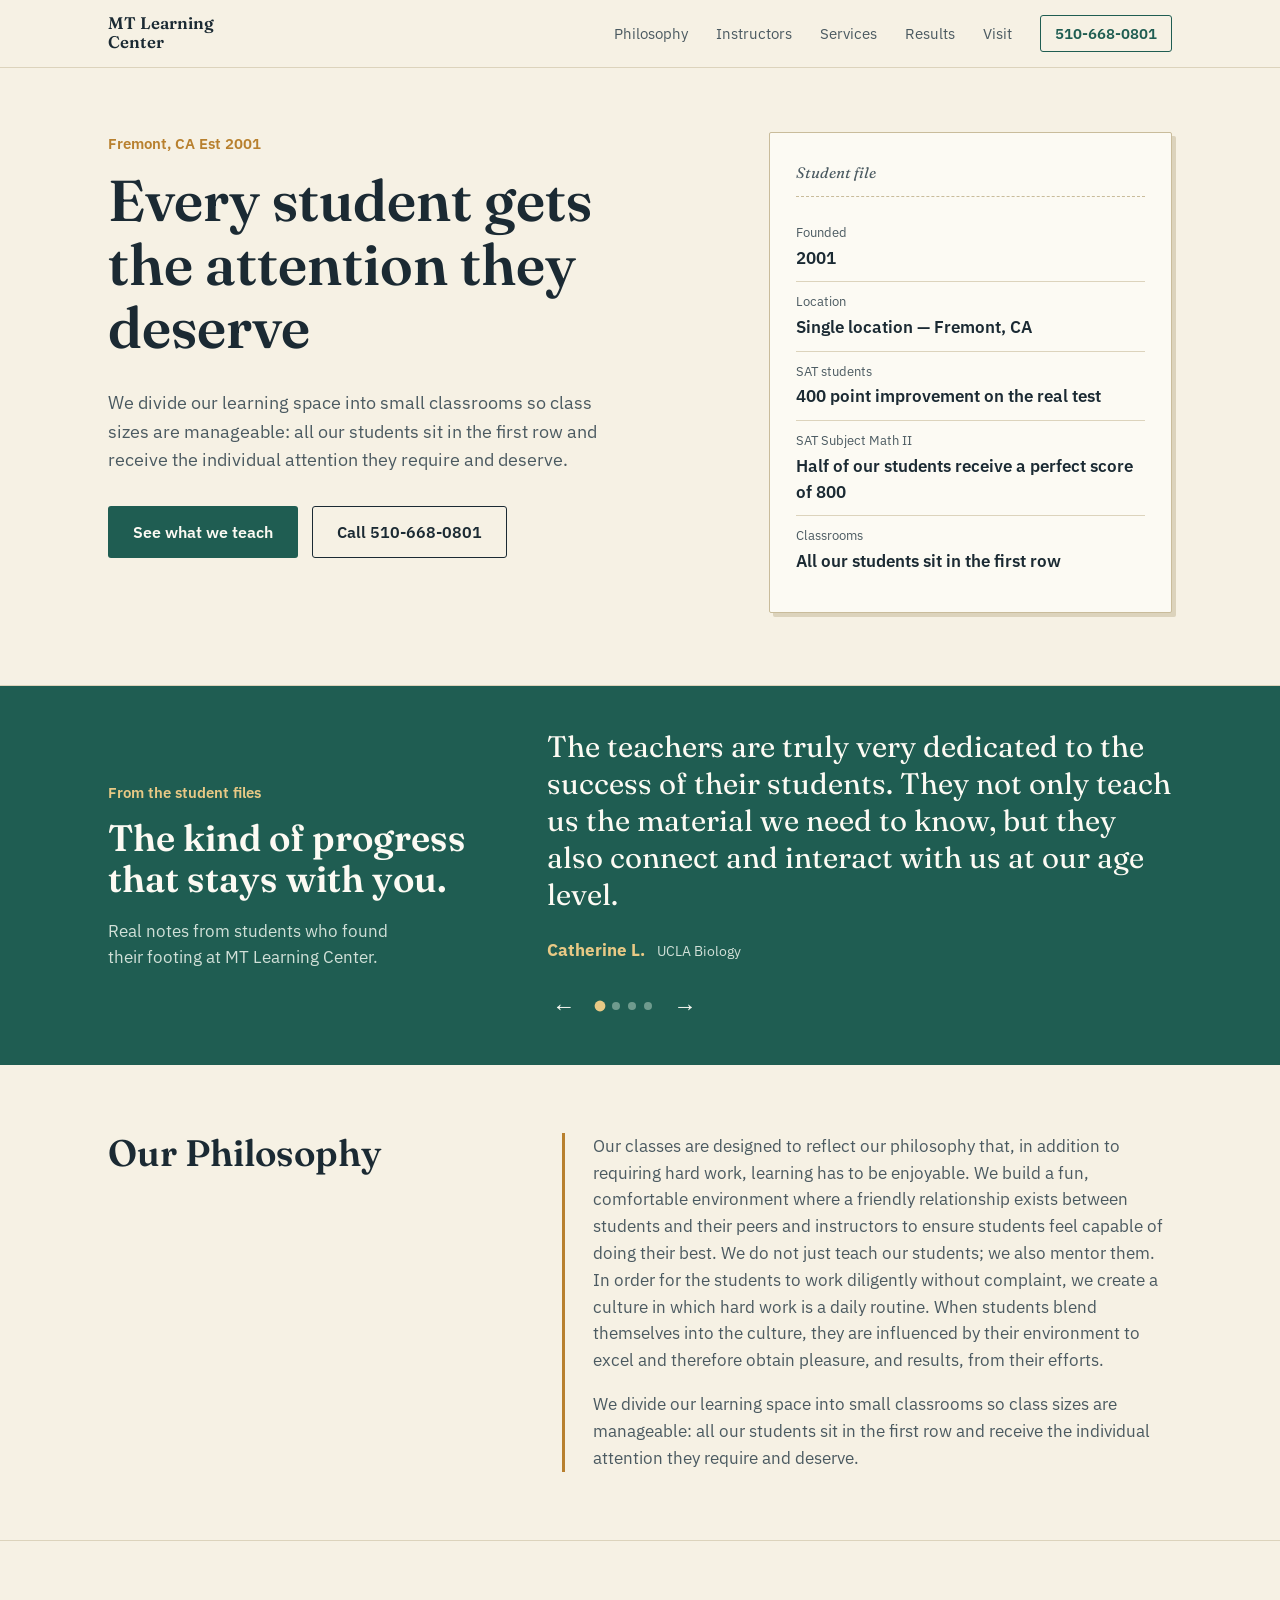
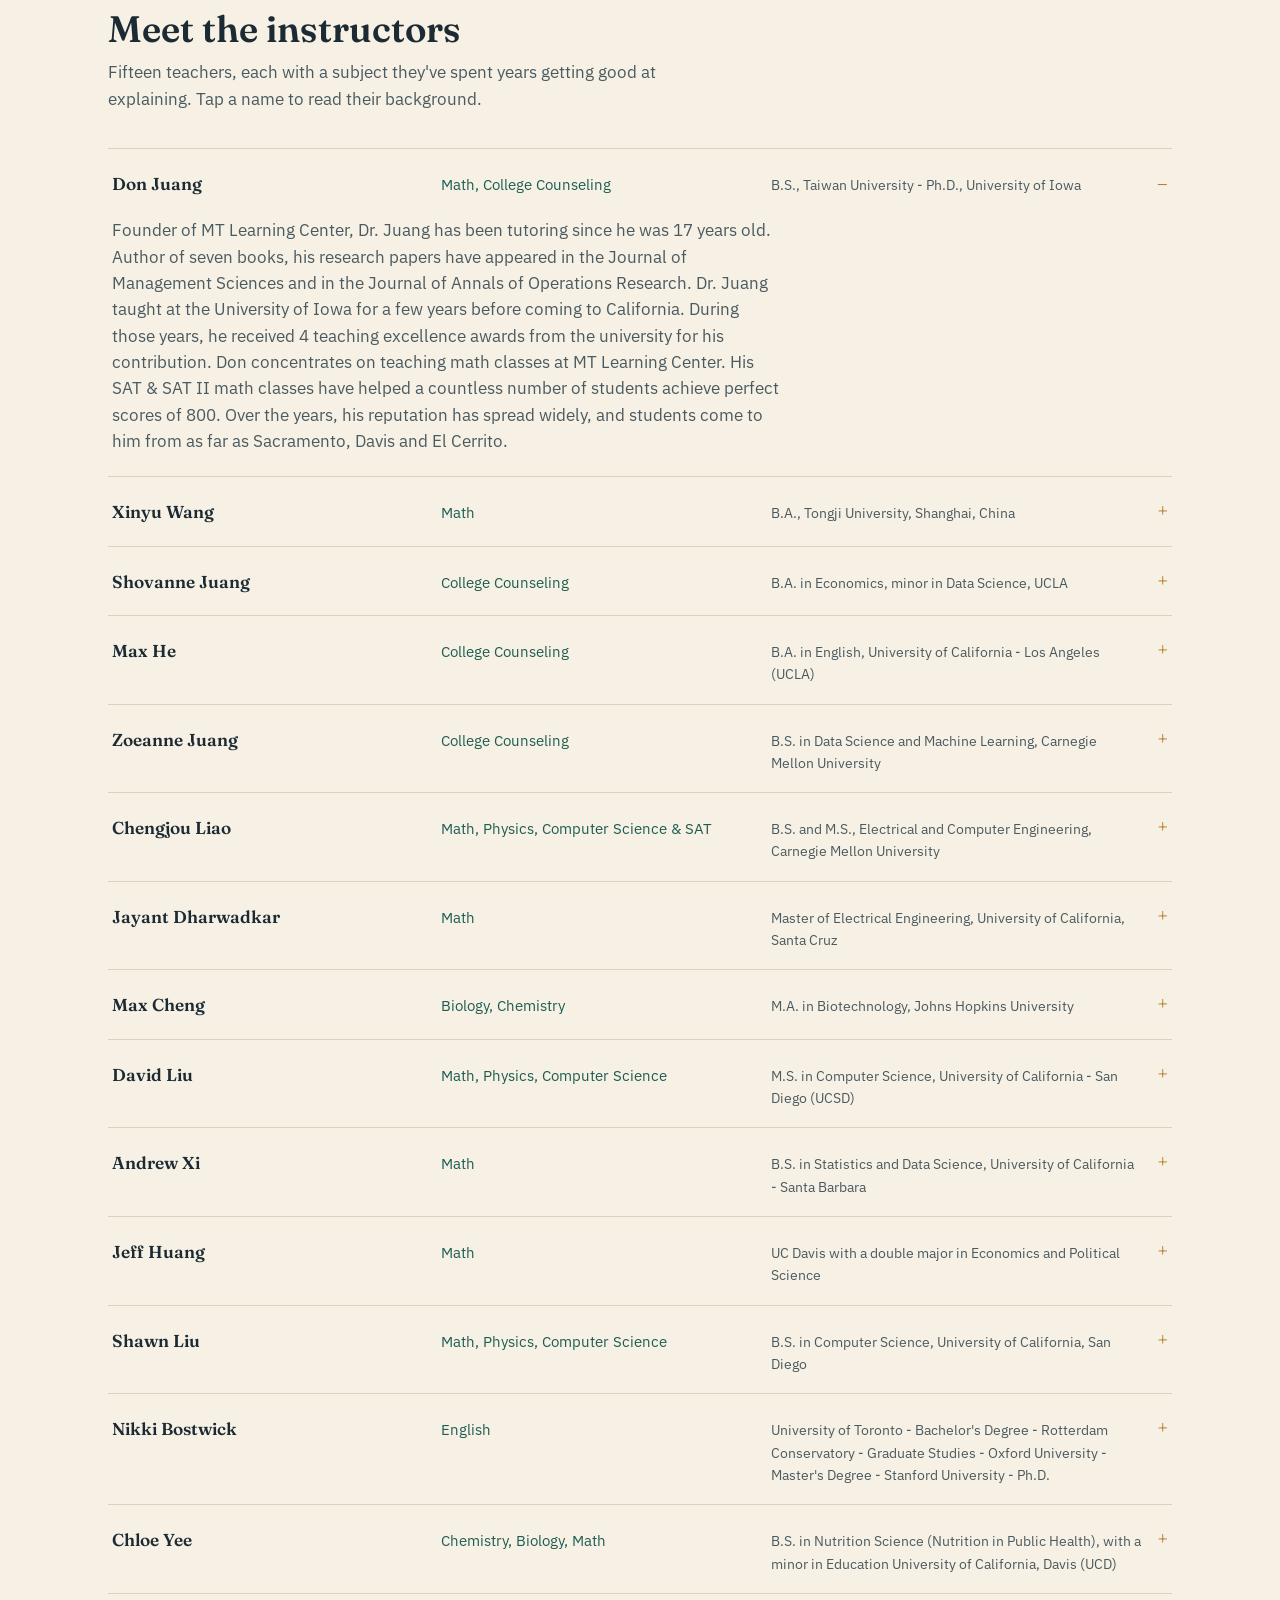
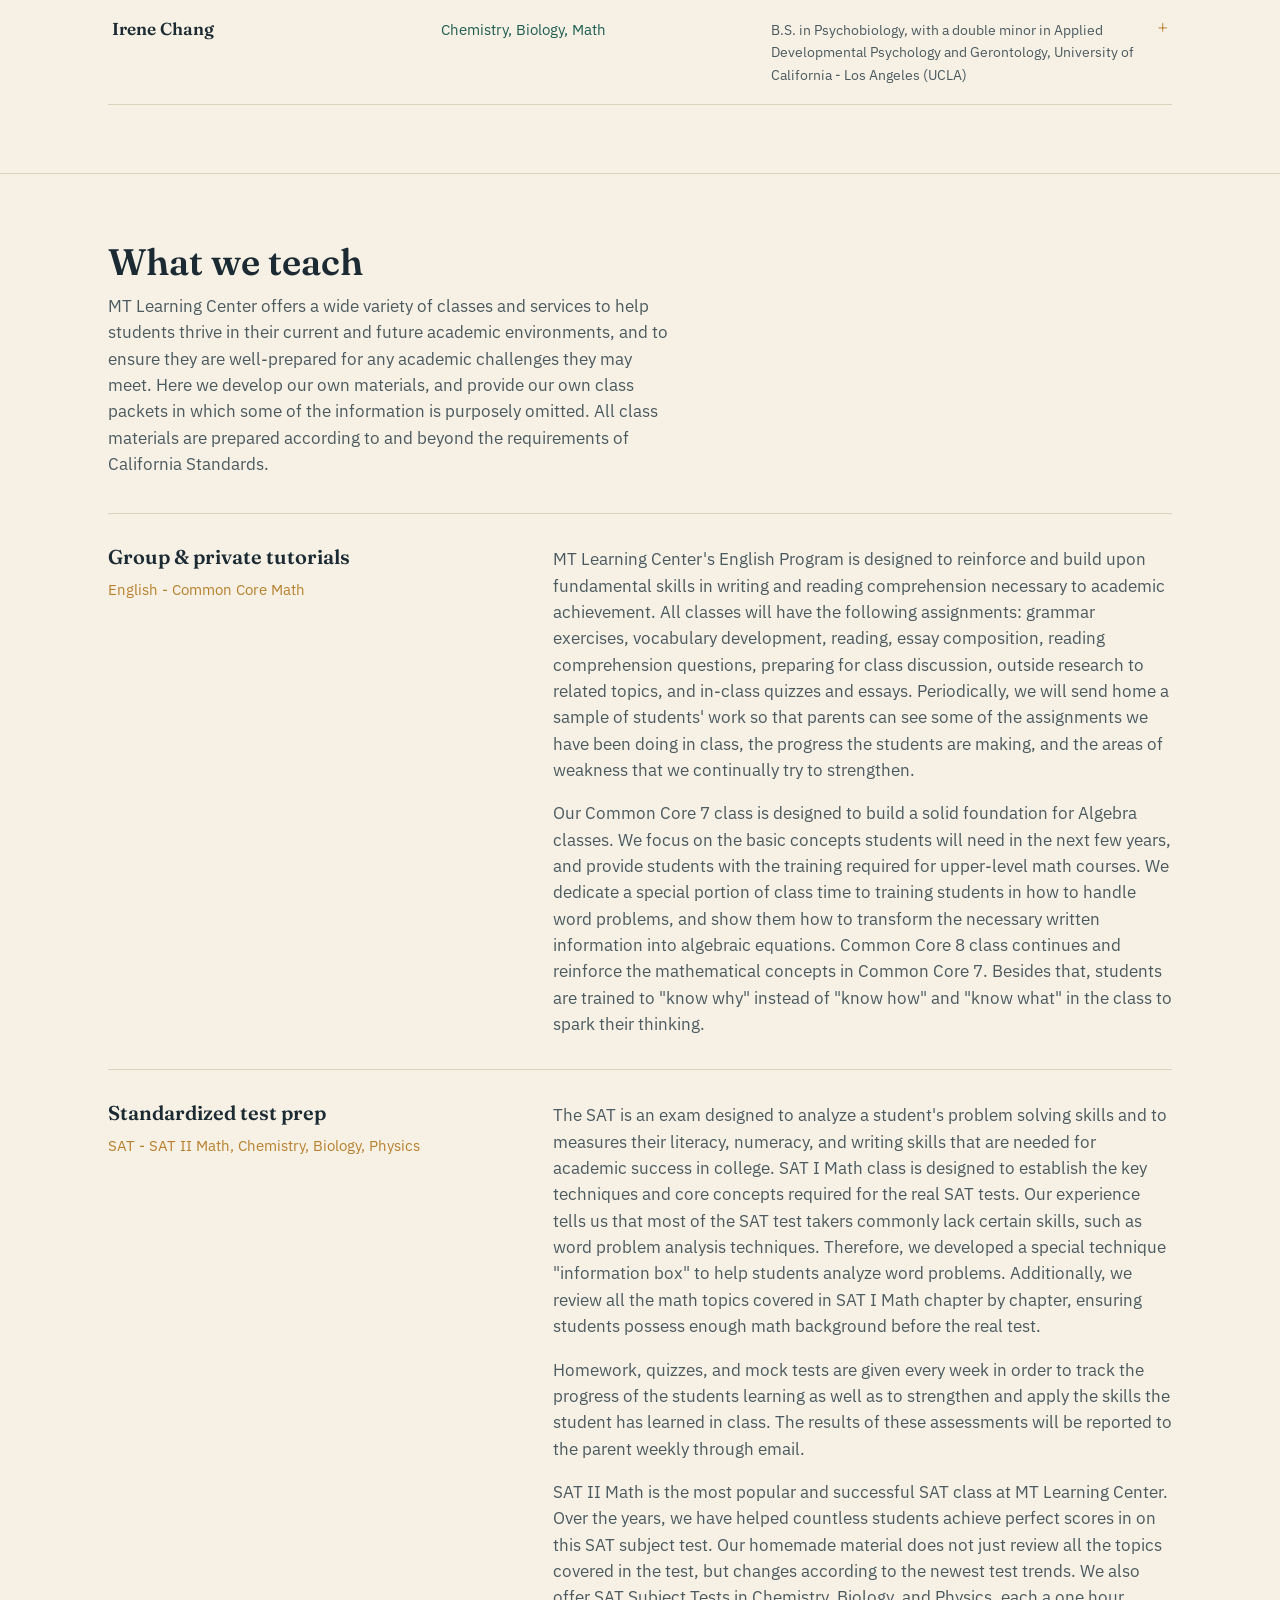
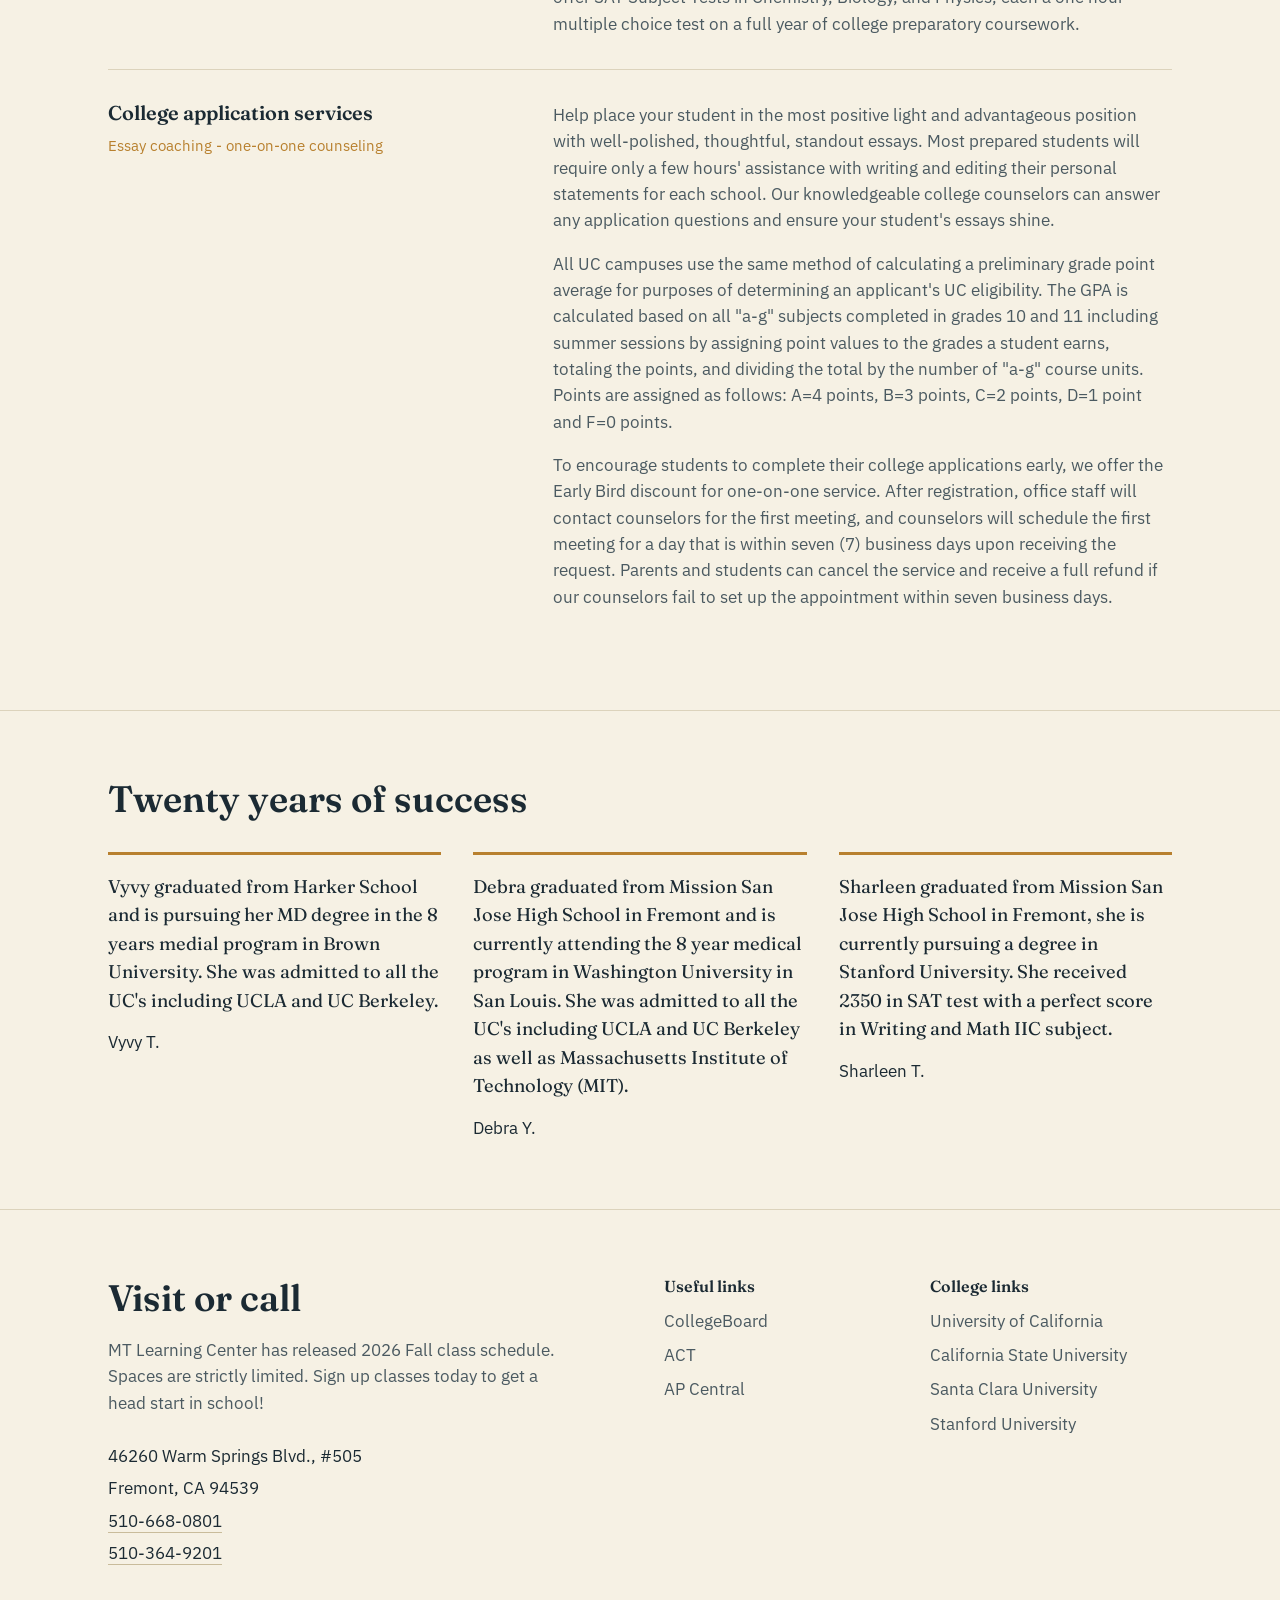
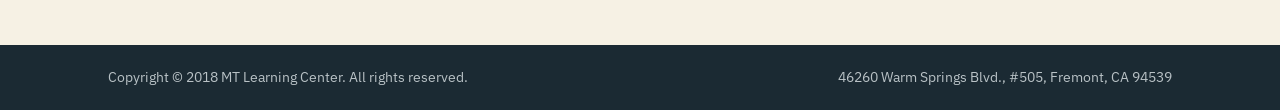
==== commit cf7d068f: "remove · from the page" ====
--- a/index.html
+++ b/index.html
@@ -39,7 +39,7 @@
 		<div class="wrap hero-grid">
 			<div class="hero-copy">
 				<p class="kicker">Fremont, CA Est 2001</p>
-				<h1>Every student sits<br>in the front row.</h1>
+				<h1>Every student gets<br>the attention they deserve</h1>
 				<p class="hero-lede">We divide our learning space into small classrooms so class sizes are manageable: all our students sit in the first row and receive the individual attention they require and deserve.</p>
 				<div class="hero-actions">
 					<a class="btn btn-primary" href="#services">See what we teach</a>
@@ -69,19 +69,19 @@
 			<div class="testimonial-slider" data-testimonials>
 				<div class="testimonial-track" aria-live="polite">
 					<article class="testimonial-slide is-active">
-						<p class="testimonial-quote">&ldquo;The teachers are truly very dedicated to the success of their students. They not only teach us the material we need to know, but they also connect and interact with us at our age level.&rdquo;</p>
+						<p class="testimonial-quote">The teachers are truly very dedicated to the success of their students. They not only teach us the material we need to know, but they also connect and interact with us at our age level.</p>
 						<p class="testimonial-author"><strong>Catherine L.</strong><span>UCLA Biology</span></p>
 					</article>
 					<article class="testimonial-slide" hidden>
-						<p class="testimonial-quote">&ldquo;Don, the math instructor, is the best teacher ever. His patience is priceless; he ensures that everyone comprehends how to solve each problem.&rdquo;</p>
+						<p class="testimonial-quote">Don, the math instructor, is the best teacher ever. His patience is priceless; he ensures that everyone comprehends how to solve each problem.</p>
 						<p class="testimonial-author"><strong>Debra Y.</strong><span>Washington University medical program</span></p>
 					</article>
 					<article class="testimonial-slide" hidden>
-						<p class="testimonial-quote">&ldquo;As we covered more and more material each week, my scores continued increasing until they were consistently in the high 700s.&rdquo;</p>
+						<p class="testimonial-quote">As we covered more and more material each week, my scores continued increasing until they were consistently in the high 700s.</p>
 						<p class="testimonial-author"><strong>VyVy T.</strong><span>Brown University medical program</span></p>
 					</article>
 					<article class="testimonial-slide" hidden>
-						<p class="testimonial-quote">&ldquo;Because of small class sizes, he interacts with all of us and is able to give sufficient attention to our weaknesses in math.&rdquo;</p>
+						<p class="testimonial-quote">Because of small class sizes, he interacts with all of us and is able to give sufficient attention to our weaknesses in math.</p>
 						<p class="testimonial-author"><strong>Cynthia G.</strong><span>UC Berkeley</span></p>
 					</article>
 				</div>
@@ -120,7 +120,7 @@
 					<summary>
 						<span class="roster-name">Don Juang</span>
 						<span class="roster-subject">Math, College Counseling</span>
-						<span class="roster-credential">B.S., Taiwan University · Ph.D., University of Iowa</span>
+						<span class="roster-credential">B.S., Taiwan University - Ph.D., University of Iowa</span>
 					</summary>
 					<p>Founder of MT Learning Center, Dr. Juang has been tutoring since he was 17 years old. Author of seven books, his research papers have appeared in the Journal of Management Sciences and in the Journal of Annals of Operations Research. Dr. Juang taught at the University of Iowa for a few years before coming to California. During those years, he received 4 teaching excellence awards from the university for his contribution. Don concentrates on teaching math classes at MT Learning Center. His SAT &amp; SAT II math classes have helped a countless number of students achieve perfect scores of 800. Over the years, his reputation has spread widely, and students come to him from as far as Sacramento, Davis and El Cerrito.</p>
 				</details>
@@ -237,7 +237,7 @@
 					<summary>
 						<span class="roster-name">Nikki Bostwick</span>
 						<span class="roster-subject">English</span>
-						<span class="roster-credential">University of Toronto - Bachelor's Degree · Rotterdam Conservatory - Graduate Studies · Oxford University - Master's Degree · Stanford University - Ph.D.</span>
+						<span class="roster-credential">University of Toronto - Bachelor's Degree - Rotterdam Conservatory - Graduate Studies - Oxford University - Master's Degree - Stanford University - Ph.D.</span>
 					</summary>
 					<p>Nikki teaches English Language Arts (with emphasis on essay writing) and College Planning.</p>
 					<p>Having attended post-secondary institutions in four countries, Nikki is able to advise students on how to prepare for college (in the US and abroad) and help students navigate the college application process.</p>
@@ -277,7 +277,7 @@
 			<div class="service-block">
 				<div class="service-head">
 					<h3>Group &amp; private tutorials</h3>
-					<p class="service-sub">English · Common Core Math</p>
+					<p class="service-sub">English - Common Core Math</p>
 				</div>
 				<div class="service-body">
 					<p>MT Learning Center's English Program is designed to reinforce and build upon fundamental skills in writing and reading comprehension necessary to academic achievement. All classes will have the following assignments: grammar exercises, vocabulary development, reading, essay composition, reading comprehension questions, preparing for class discussion, outside research to related topics, and in-class quizzes and essays. Periodically, we will send home a sample of students' work so that parents can see some of the assignments we have been doing in class, the progress the students are making, and the areas of weakness that we continually try to strengthen.</p>
@@ -288,7 +288,7 @@
 			<div class="service-block">
 				<div class="service-head">
 					<h3>Standardized test prep</h3>
-					<p class="service-sub">SAT · SAT II Math, Chemistry, Biology, Physics</p>
+					<p class="service-sub">SAT - SAT II Math, Chemistry, Biology, Physics</p>
 				</div>
 				<div class="service-body">
 					<p>The SAT is an exam designed to analyze a student's problem solving skills and to measures their literacy, numeracy, and writing skills that are needed for academic success in college. SAT I Math class is designed to establish the key techniques and core concepts required for the real SAT tests. Our experience tells us that most of the SAT test takers commonly lack certain skills, such as word problem analysis techniques. Therefore, we developed a special technique "information box" to help students analyze word problems. Additionally, we review all the math topics covered in SAT I Math chapter by chapter, ensuring students possess enough math background before the real test.</p>
@@ -300,7 +300,7 @@
 			<div class="service-block">
 				<div class="service-head">
 					<h3>College application services</h3>
-					<p class="service-sub">Essay coaching · one-on-one counseling</p>
+					<p class="service-sub">Essay coaching - one-on-one counseling</p>
 				</div>
 				<div class="service-body">
 					<p>Help place your student in the most positive light and advantageous position with well-polished, thoughtful, standout essays. Most prepared students will require only a few hours' assistance with writing and editing their personal statements for each school. Our knowledgeable college counselors can answer any application questions and ensure your student's essays shine.</p>
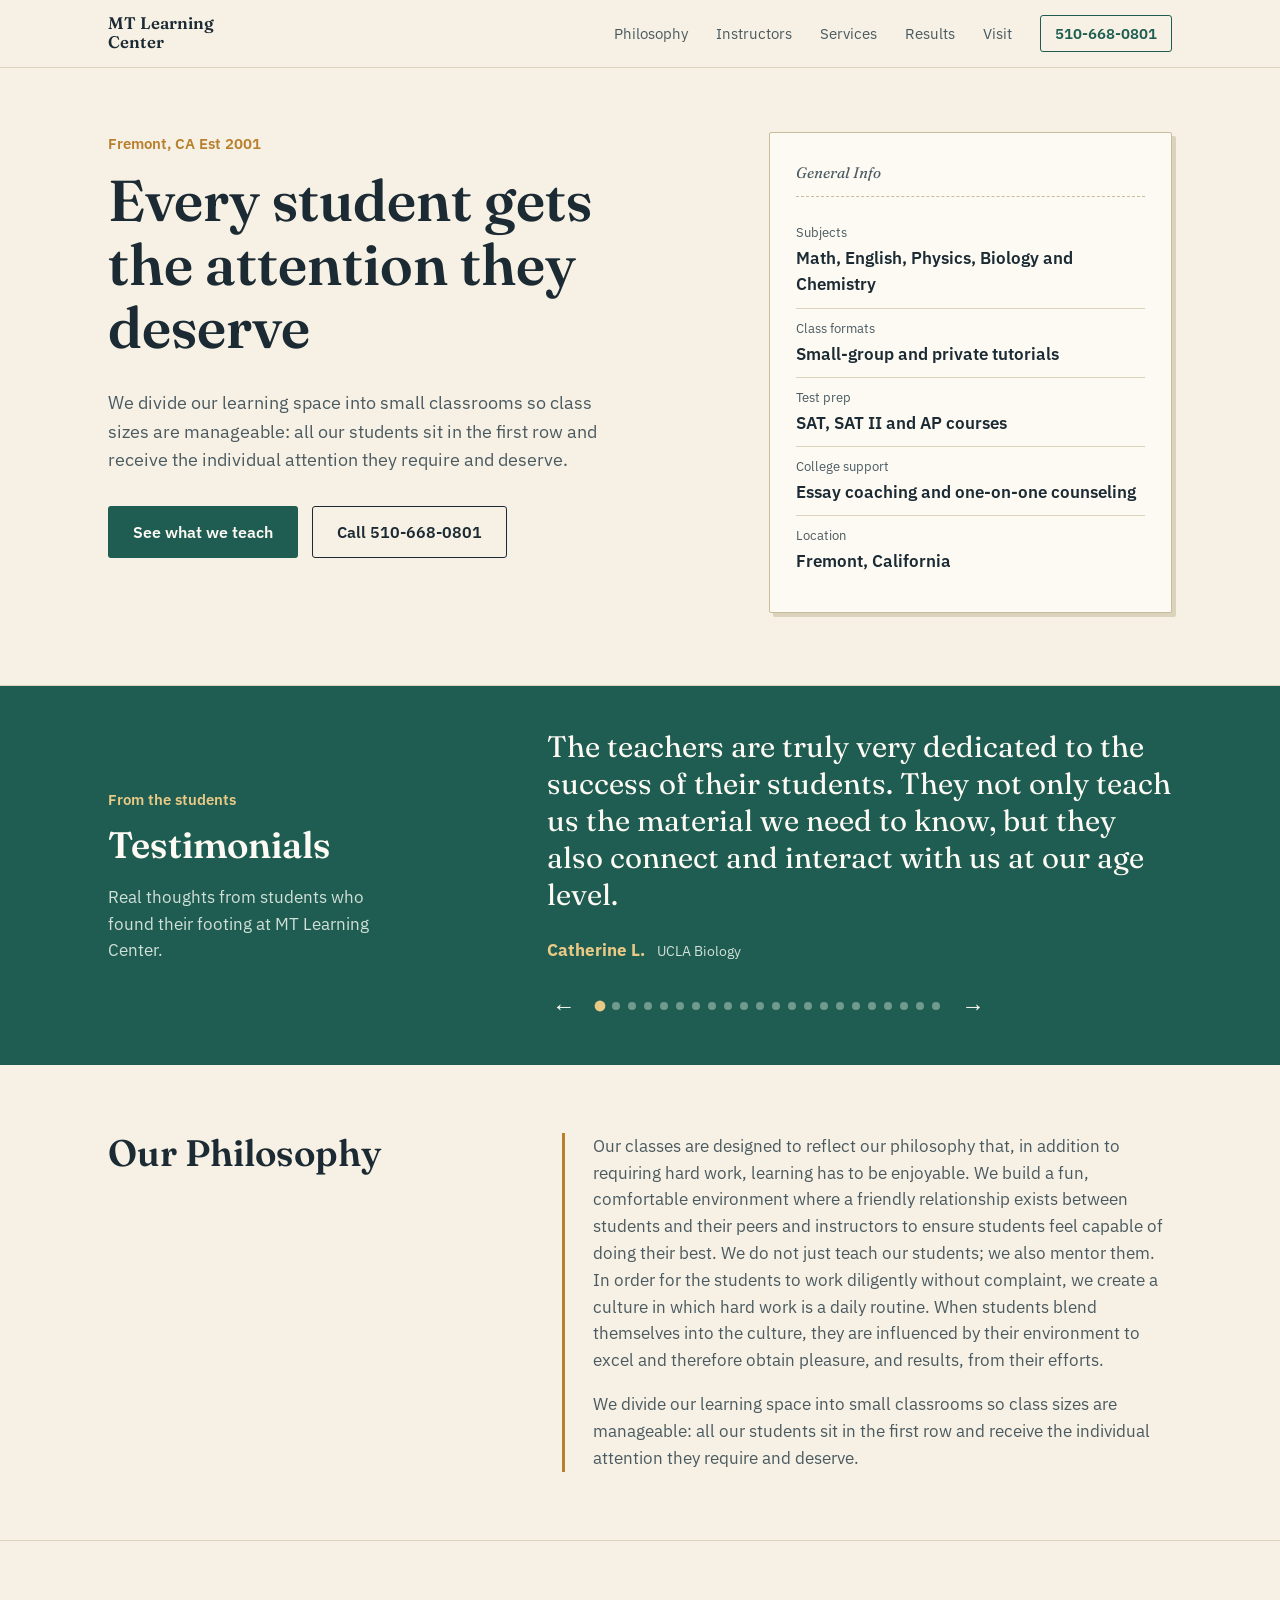
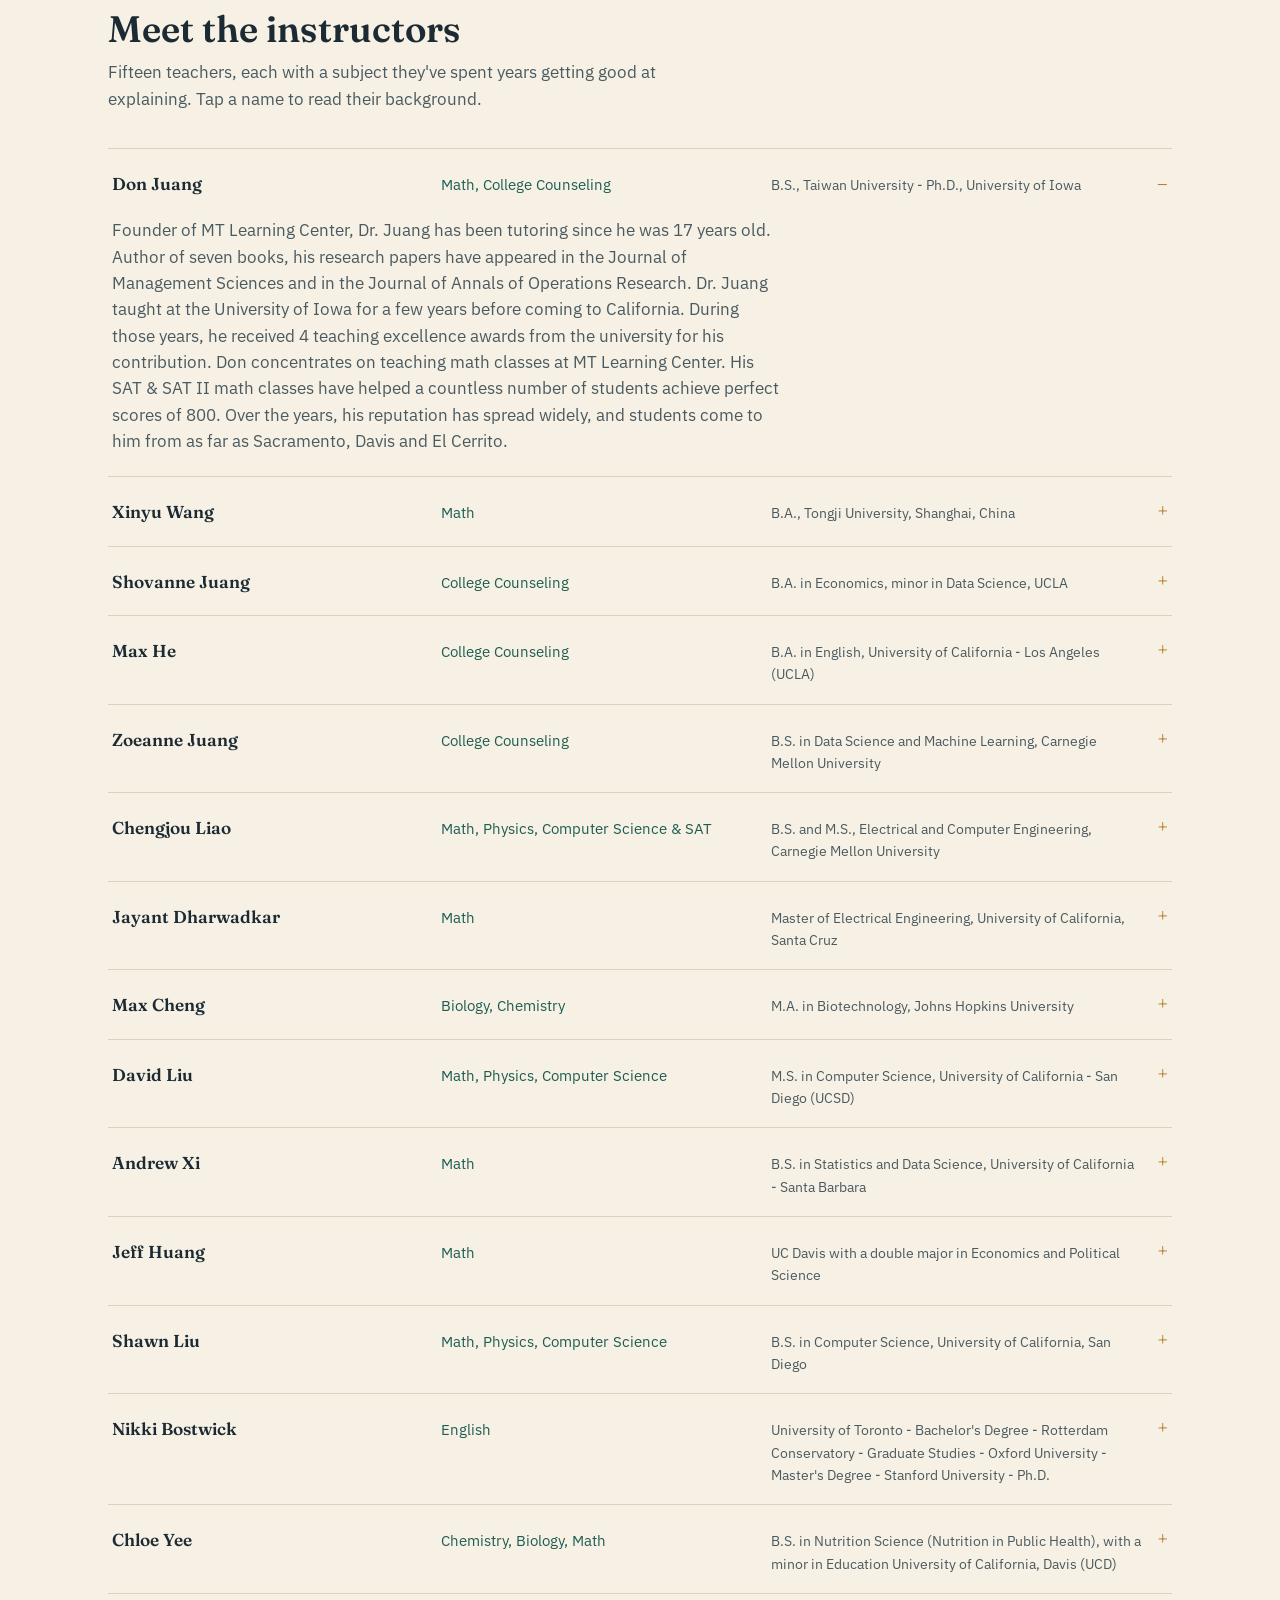
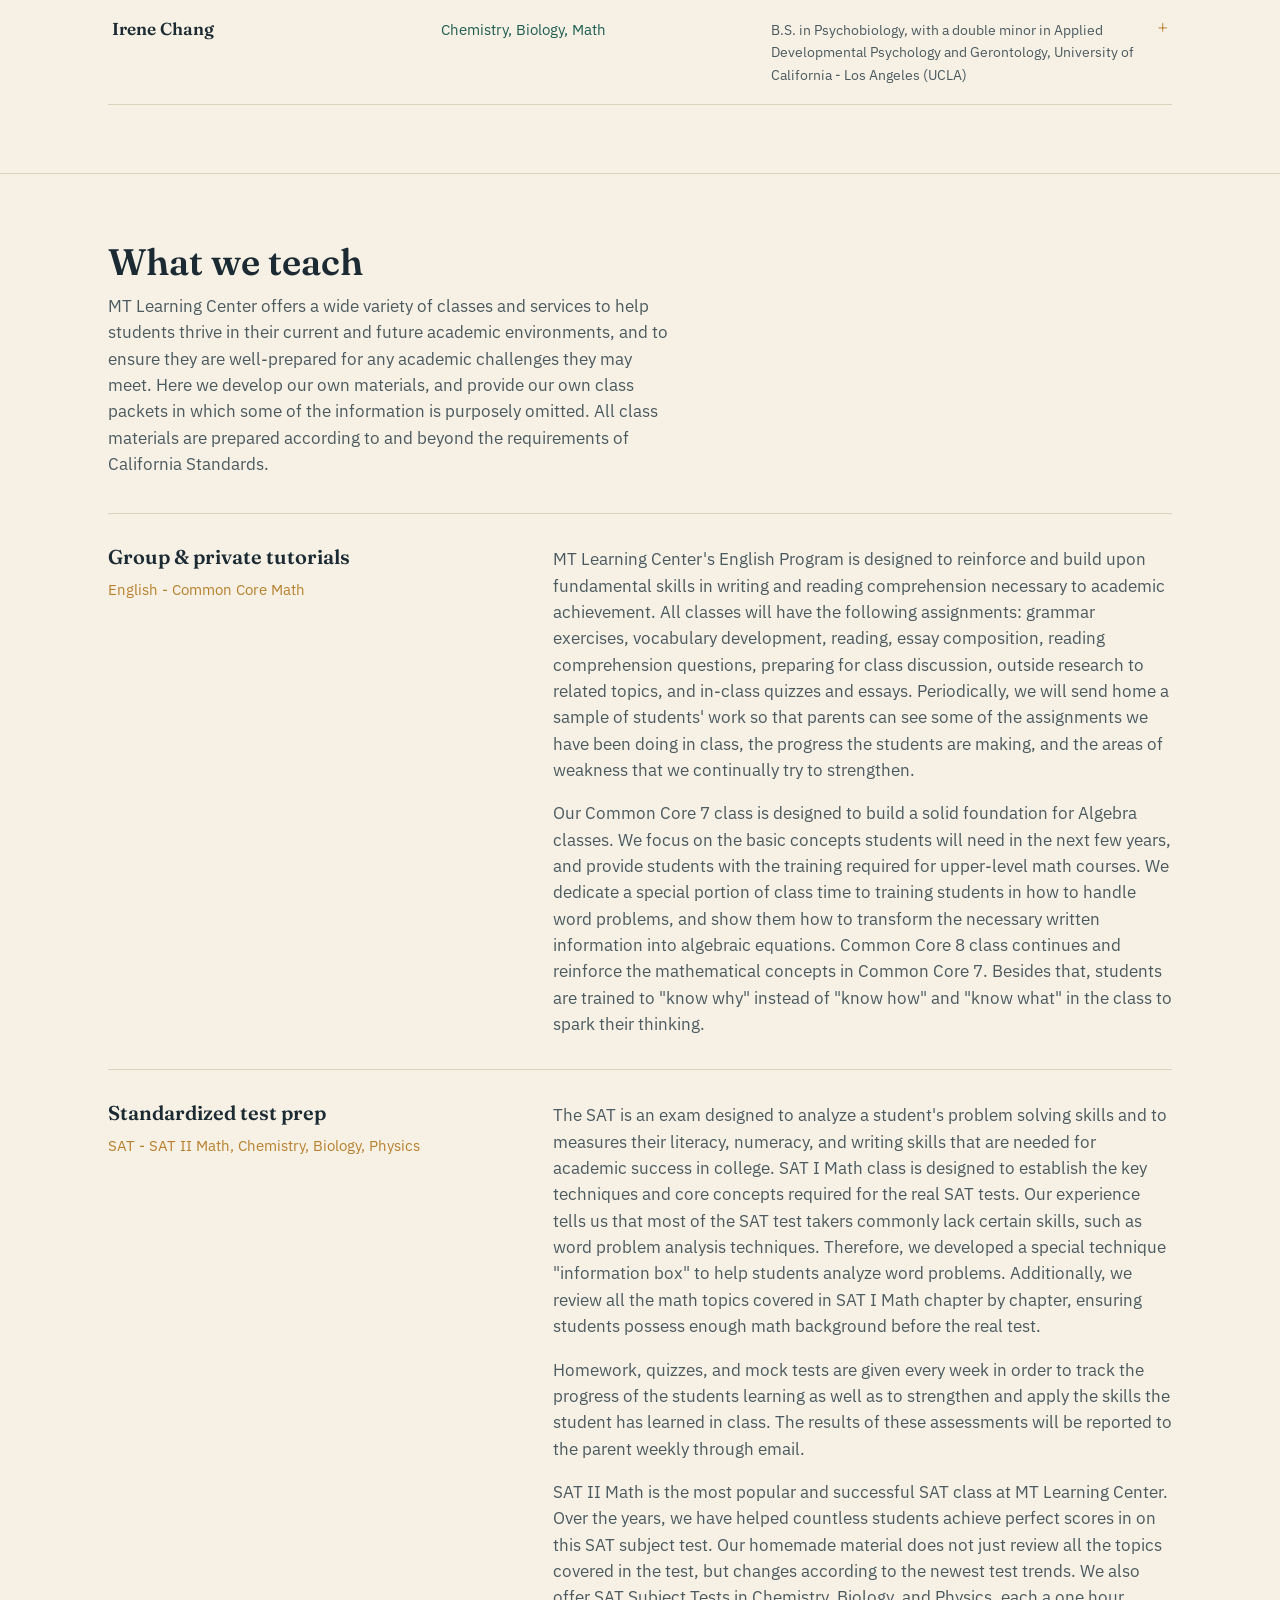
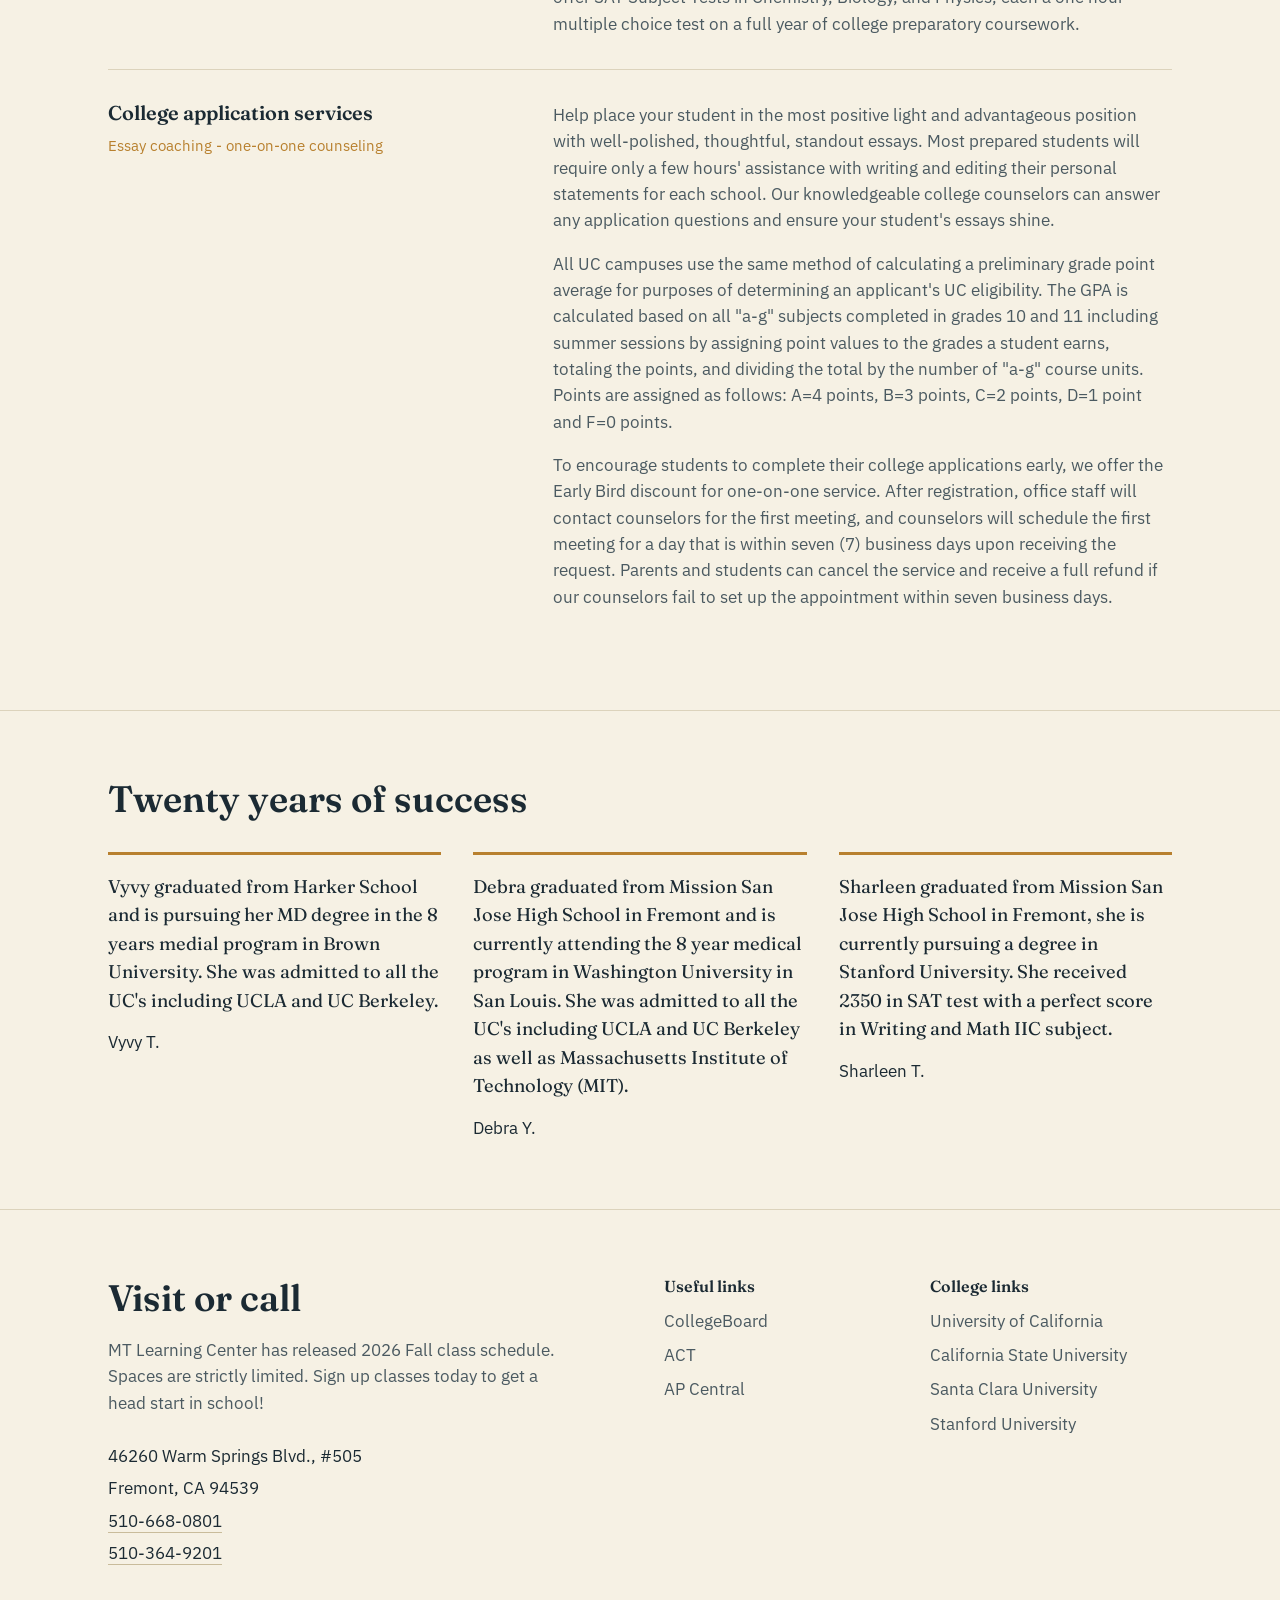
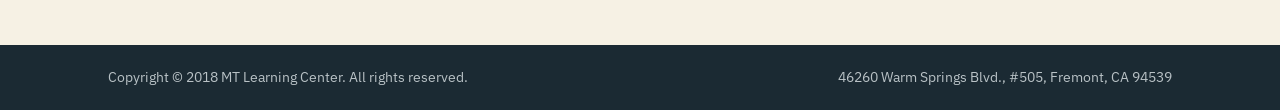
==== commit f8b6380f: "change testimonial bar a little bit, change the text, make some design changes" ====
--- a/index.html
+++ b/index.html
@@ -46,14 +46,14 @@
 					<a class="btn btn-ghost" href="tel:5106680801">Call 510-668-0801</a>
 				</div>
 			</div>
-			<aside class="index-card" aria-label="Center facts">
-				<p class="index-card-label">Student file</p>
+			<aside class="index-card" aria-label="Center profile">
+				<p class="index-card-label">General Info</p>
 				<dl>
-					<div><dt>Founded</dt><dd>2001</dd></div>
-					<div><dt>Location</dt><dd>Single location — Fremont, CA</dd></div>
-					<div><dt>SAT students</dt><dd>400 point improvement on the real test</dd></div>
-					<div><dt>SAT Subject Math II</dt><dd>Half of our students receive a perfect score of 800</dd></div>
-					<div><dt>Classrooms</dt><dd>All our students sit in the first row</dd></div>
+					<div><dt>Subjects</dt><dd>Math, English, Physics, Biology and Chemistry</dd></div>
+					<div><dt>Class formats</dt><dd>Small-group and private tutorials</dd></div>
+					<div><dt>Test prep</dt><dd>SAT, SAT II and AP courses</dd></div>
+					<div><dt>College support</dt><dd>Essay coaching and one-on-one counseling</dd></div>
+					<div><dt>Location</dt><dd>Fremont, California</dd></div>
 				</dl>
 			</aside>
 		</div>
@@ -62,9 +62,9 @@
 	<section class="testimonials" id="testimonials" aria-labelledby="testimonials-title">
 		<div class="wrap testimonial-layout">
 			<div class="testimonial-intro">
-				<p class="kicker">From the student files</p>
-				<h2 id="testimonials-title">The kind of progress that stays with you.</h2>
-				<p>Real notes from students who found their footing at MT Learning Center.</p>
+				<p class="kicker">From the students</p>
+				<h2 id="testimonials-title">Testimonials</h2>
+				<p>Real thoughts from students who found their footing at MT Learning Center.</p>
 			</div>
 			<div class="testimonial-slider" data-testimonials>
 				<div class="testimonial-track" aria-live="polite">
@@ -83,6 +83,78 @@
 					<article class="testimonial-slide" hidden>
 						<p class="testimonial-quote">Because of small class sizes, he interacts with all of us and is able to give sufficient attention to our weaknesses in math.</p>
 						<p class="testimonial-author"><strong>Cynthia G.</strong><span>UC Berkeley</span></p>
+					</article>
+					<article class="testimonial-slide" hidden>
+						<p class="testimonial-quote">I was shocked when I found out that I had received an 800 on the SAT Math IIC. The class surpassed my expectations.</p>
+						<p class="testimonial-author"><strong>Cindy G.</strong><span>Stanford University</span></p>
+					</article>
+					<article class="testimonial-slide" hidden>
+						<p class="testimonial-quote">As the exam drew near, I was scoring in the 760s-780s. Finally, I discovered that I had earned a perfect 800.</p>
+						<p class="testimonial-author"><strong>Chelsea X.</strong><span>Brown University medical program</span></p>
+					</article>
+					<article class="testimonial-slide" hidden>
+						<p class="testimonial-quote">During the four years I've been with you, my grades slowly changed from a B- average to top 4% status.</p>
+						<p class="testimonial-author"><strong>Jerry L.</strong><span>UC Berkeley</span></p>
+					</article>
+					<article class="testimonial-slide" hidden>
+						<p class="testimonial-quote">You turned me from a student whose best attempt at Math 2C was a 670 to a collegiate-worthy student capable of scoring an 800 with time to spare.</p>
+						<p class="testimonial-author"><strong>Charles W.</strong><span>Johns Hopkins University medical program</span></p>
+					</article>
+					<article class="testimonial-slide" hidden>
+						<p class="testimonial-quote">Over the course of less than a quarter, my grade went from a low C to an A. My SAT scores rose more than 150 points.</p>
+						<p class="testimonial-author"><strong>David C.</strong><span>UC Davis Statistics</span></p>
+					</article>
+					<article class="testimonial-slide" hidden>
+						<p class="testimonial-quote">Through weeks of training, I went to the test feeling very confident because I already knew the kinds of questions to expect.</p>
+						<p class="testimonial-author"><strong>Anne C.</strong><span>Rice University Architecture</span></p>
+					</article>
+					<article class="testimonial-slide" hidden>
+						<p class="testimonial-quote">Personally, I increased my SAT I score by 200 points and SAT II score by another 200 points altogether.</p>
+						<p class="testimonial-author"><strong>Michelle Y.</strong><span>UC Davis</span></p>
+					</article>
+					<article class="testimonial-slide" hidden>
+						<p class="testimonial-quote">After a few months of classes, I managed to ace several tests and bring my grade up to a B/B+.</p>
+						<p class="testimonial-author"><strong>Cheryl S.</strong><span>San Francisco University nursing</span></p>
+					</article>
+					<article class="testimonial-slide" hidden>
+						<p class="testimonial-quote">The extra years of courses definitely made a difference in my SAT scores, raising them from 1110 to my current 1410.</p>
+						<p class="testimonial-author"><strong>Andrew H.</strong><span>UC Davis</span></p>
+					</article>
+					<article class="testimonial-slide" hidden>
+						<p class="testimonial-quote">I began your class averaging about 600 on the tests, but as the SAT date approached, I consistently began receiving scores in the high 700s.</p>
+						<p class="testimonial-author"><strong>Carolyn W.</strong><span>UC Berkeley</span></p>
+					</article>
+					<article class="testimonial-slide" hidden>
+						<p class="testimonial-quote">Through Don's ability to spot my weaknesses and help me work on them, I achieved an 800 on the IIC test and 790 on the reasoning test.</p>
+						<p class="testimonial-author"><strong>Valerie L.</strong><span>UC Berkeley Architecture</span></p>
+					</article>
+					<article class="testimonial-slide" hidden>
+						<p class="testimonial-quote">Because of your class, I brought my SAT 2 Math 2C score up from a 680 to an 800, got an A in Precalculus, and was admitted to UC Berkeley.</p>
+						<p class="testimonial-author"><strong>Emmeline L.</strong><span>UC Berkeley</span></p>
+					</article>
+					<article class="testimonial-slide" hidden>
+						<p class="testimonial-quote">My mathematical fundamentals, beginning with Algebra I, were honed under Dr. Juang's tutelage.</p>
+						<p class="testimonial-author"><strong>Jeffrey W.</strong><span>UC San Diego</span></p>
+					</article>
+					<article class="testimonial-slide" hidden>
+						<p class="testimonial-quote">He has truly helped me realize my goals and get the grades I needed to get into every school that I applied to.</p>
+						<p class="testimonial-author"><strong>Grace L.</strong><span>UC Berkeley</span></p>
+					</article>
+					<article class="testimonial-slide" hidden>
+						<p class="testimonial-quote">He introduced me to an academic confidence that I never knew I possessed.</p>
+						<p class="testimonial-author"><strong>Brian Y.</strong><span>Johns Hopkins University</span></p>
+					</article>
+					<article class="testimonial-slide" hidden>
+						<p class="testimonial-quote">My experience with the learning center was priceless. I got an 800 in Math 2C and absorbed many crucial study habits.</p>
+						<p class="testimonial-author"><strong>Joseph T.</strong><span>University of Southern California</span></p>
+					</article>
+					<article class="testimonial-slide" hidden>
+						<p class="testimonial-quote">MT Learning Center has truly served as my home away from home, creating a nurturing, friendly environment for students to reach their full capabilities.</p>
+						<p class="testimonial-author"><strong>Sharleen T.</strong><span>Stanford University</span></p>
+					</article>
+					<article class="testimonial-slide" hidden>
+						<p class="testimonial-quote">Walking into the testing center felt like just any normal practice session I took at MT Learning Center.</p>
+						<p class="testimonial-author"><strong>Stella C.</strong><span>UC Berkeley</span></p>
 					</article>
 				</div>
 				<div class="testimonial-controls">
@@ -92,6 +164,24 @@
 						<button class="testimonial-dot" type="button" role="tab" aria-selected="false" aria-label="Show testimonial 2"></button>
 						<button class="testimonial-dot" type="button" role="tab" aria-selected="false" aria-label="Show testimonial 3"></button>
 						<button class="testimonial-dot" type="button" role="tab" aria-selected="false" aria-label="Show testimonial 4"></button>
+						<button class="testimonial-dot" type="button" role="tab" aria-selected="false" aria-label="Show testimonial 5"></button>
+						<button class="testimonial-dot" type="button" role="tab" aria-selected="false" aria-label="Show testimonial 6"></button>
+						<button class="testimonial-dot" type="button" role="tab" aria-selected="false" aria-label="Show testimonial 7"></button>
+						<button class="testimonial-dot" type="button" role="tab" aria-selected="false" aria-label="Show testimonial 8"></button>
+						<button class="testimonial-dot" type="button" role="tab" aria-selected="false" aria-label="Show testimonial 9"></button>
+						<button class="testimonial-dot" type="button" role="tab" aria-selected="false" aria-label="Show testimonial 10"></button>
+						<button class="testimonial-dot" type="button" role="tab" aria-selected="false" aria-label="Show testimonial 11"></button>
+						<button class="testimonial-dot" type="button" role="tab" aria-selected="false" aria-label="Show testimonial 12"></button>
+						<button class="testimonial-dot" type="button" role="tab" aria-selected="false" aria-label="Show testimonial 13"></button>
+						<button class="testimonial-dot" type="button" role="tab" aria-selected="false" aria-label="Show testimonial 14"></button>
+						<button class="testimonial-dot" type="button" role="tab" aria-selected="false" aria-label="Show testimonial 15"></button>
+						<button class="testimonial-dot" type="button" role="tab" aria-selected="false" aria-label="Show testimonial 16"></button>
+						<button class="testimonial-dot" type="button" role="tab" aria-selected="false" aria-label="Show testimonial 17"></button>
+						<button class="testimonial-dot" type="button" role="tab" aria-selected="false" aria-label="Show testimonial 18"></button>
+						<button class="testimonial-dot" type="button" role="tab" aria-selected="false" aria-label="Show testimonial 19"></button>
+						<button class="testimonial-dot" type="button" role="tab" aria-selected="false" aria-label="Show testimonial 20"></button>
+						<button class="testimonial-dot" type="button" role="tab" aria-selected="false" aria-label="Show testimonial 21"></button>
+						<button class="testimonial-dot" type="button" role="tab" aria-selected="false" aria-label="Show testimonial 22"></button>
 					</div>
 					<button class="testimonial-arrow" type="button" data-testimonial-next aria-label="Next testimonial">&rarr;</button>
 				</div>
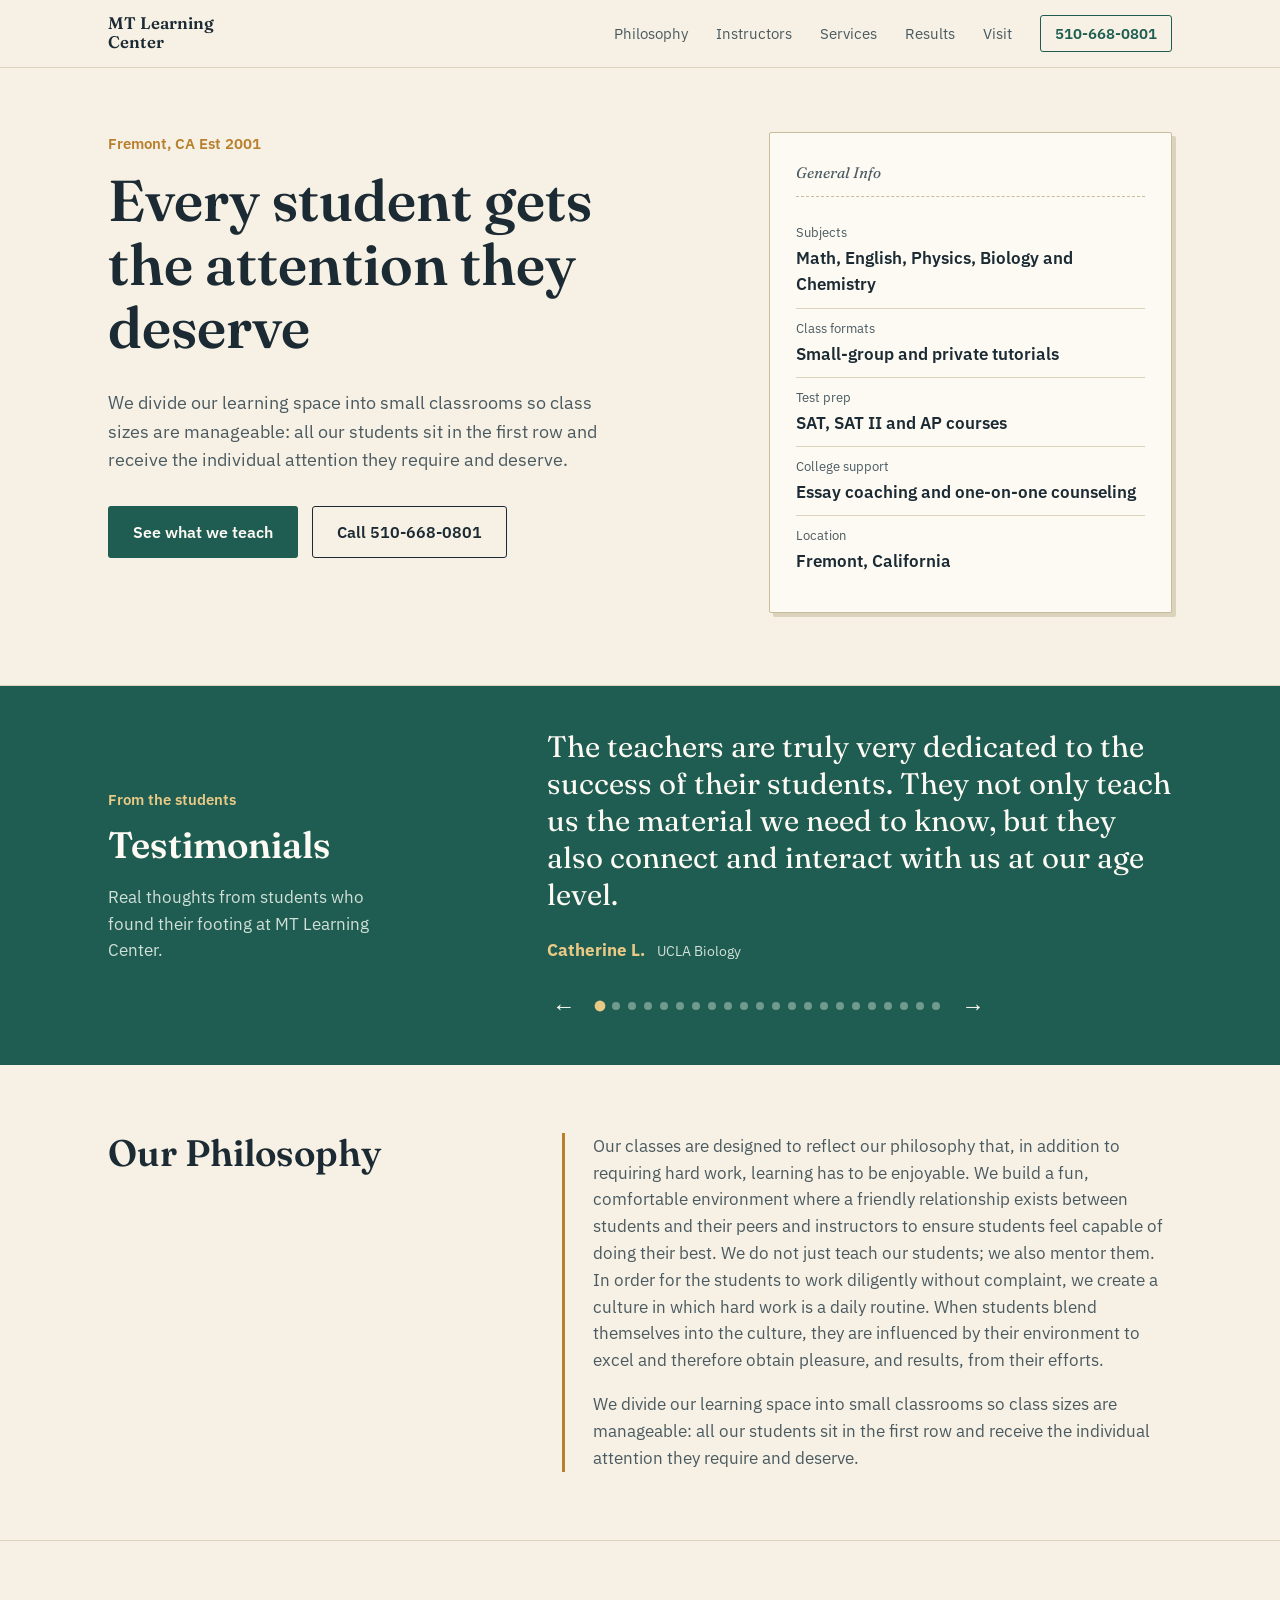
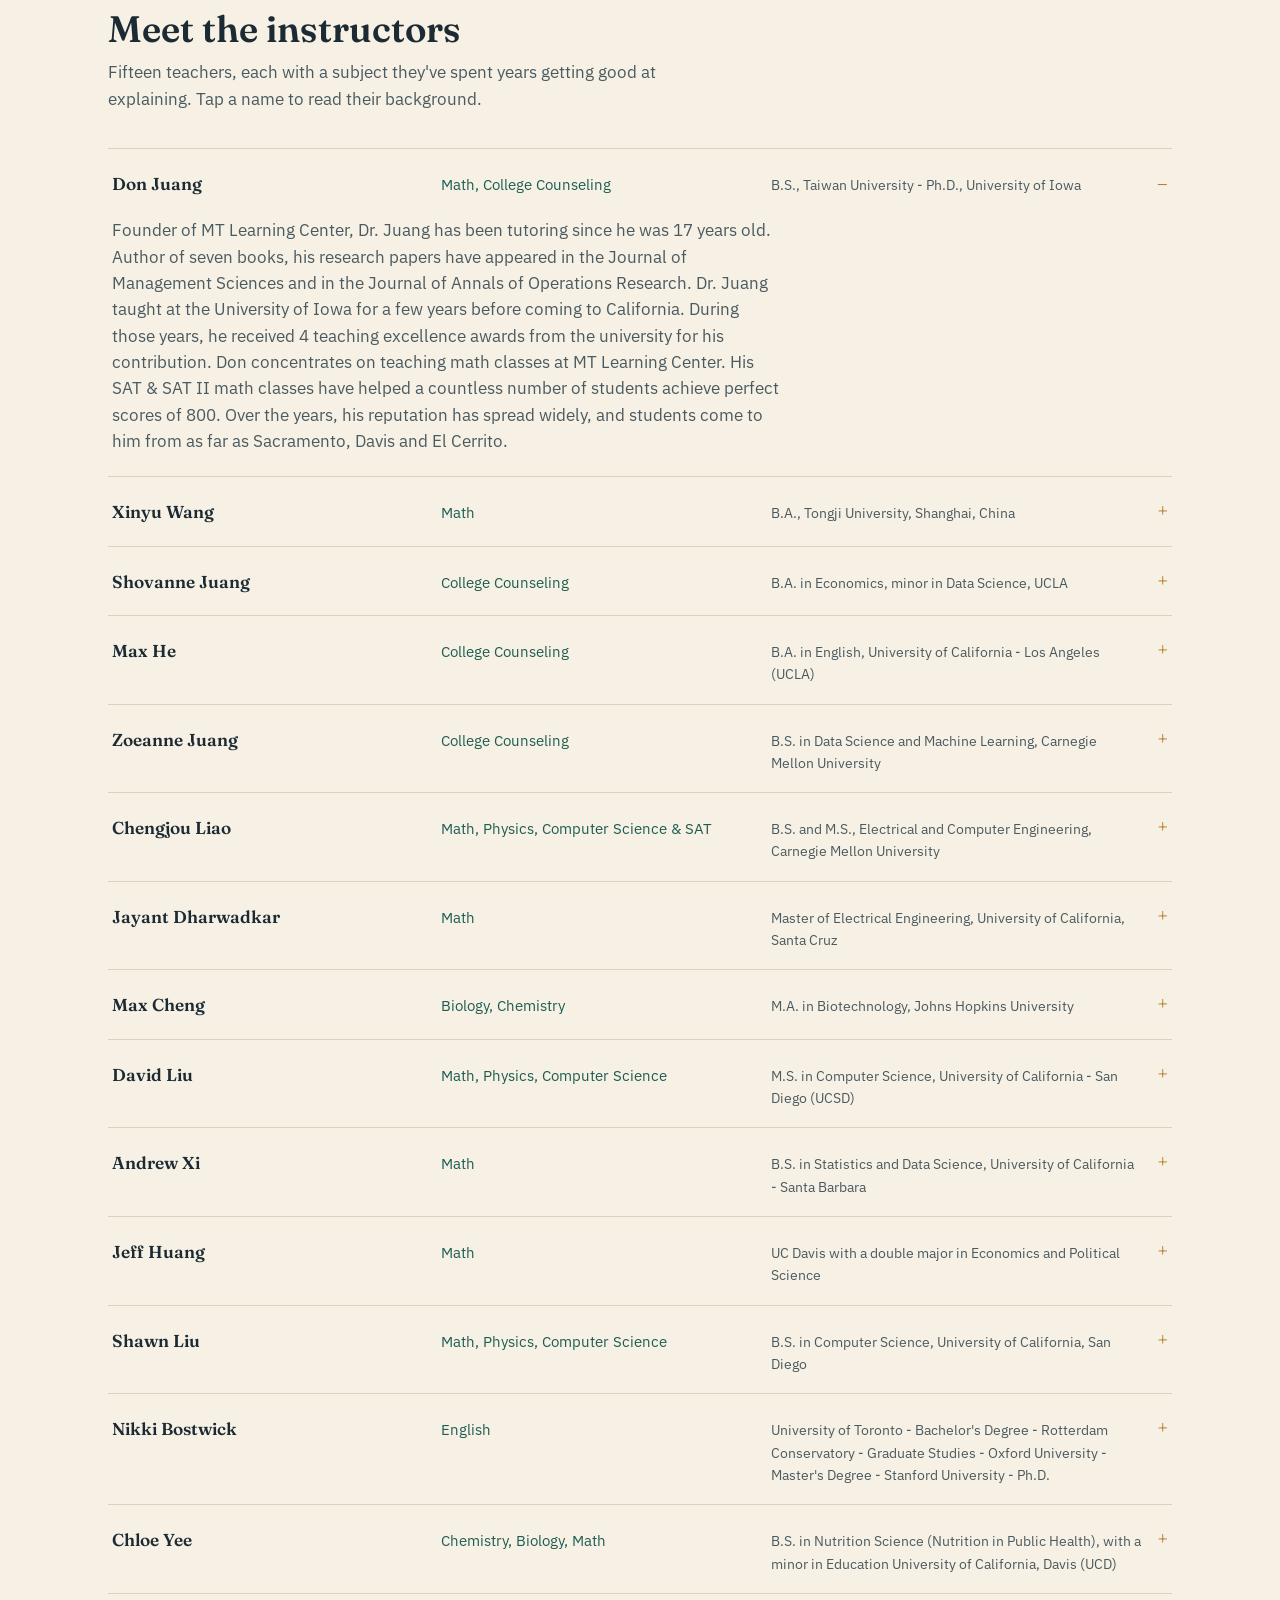
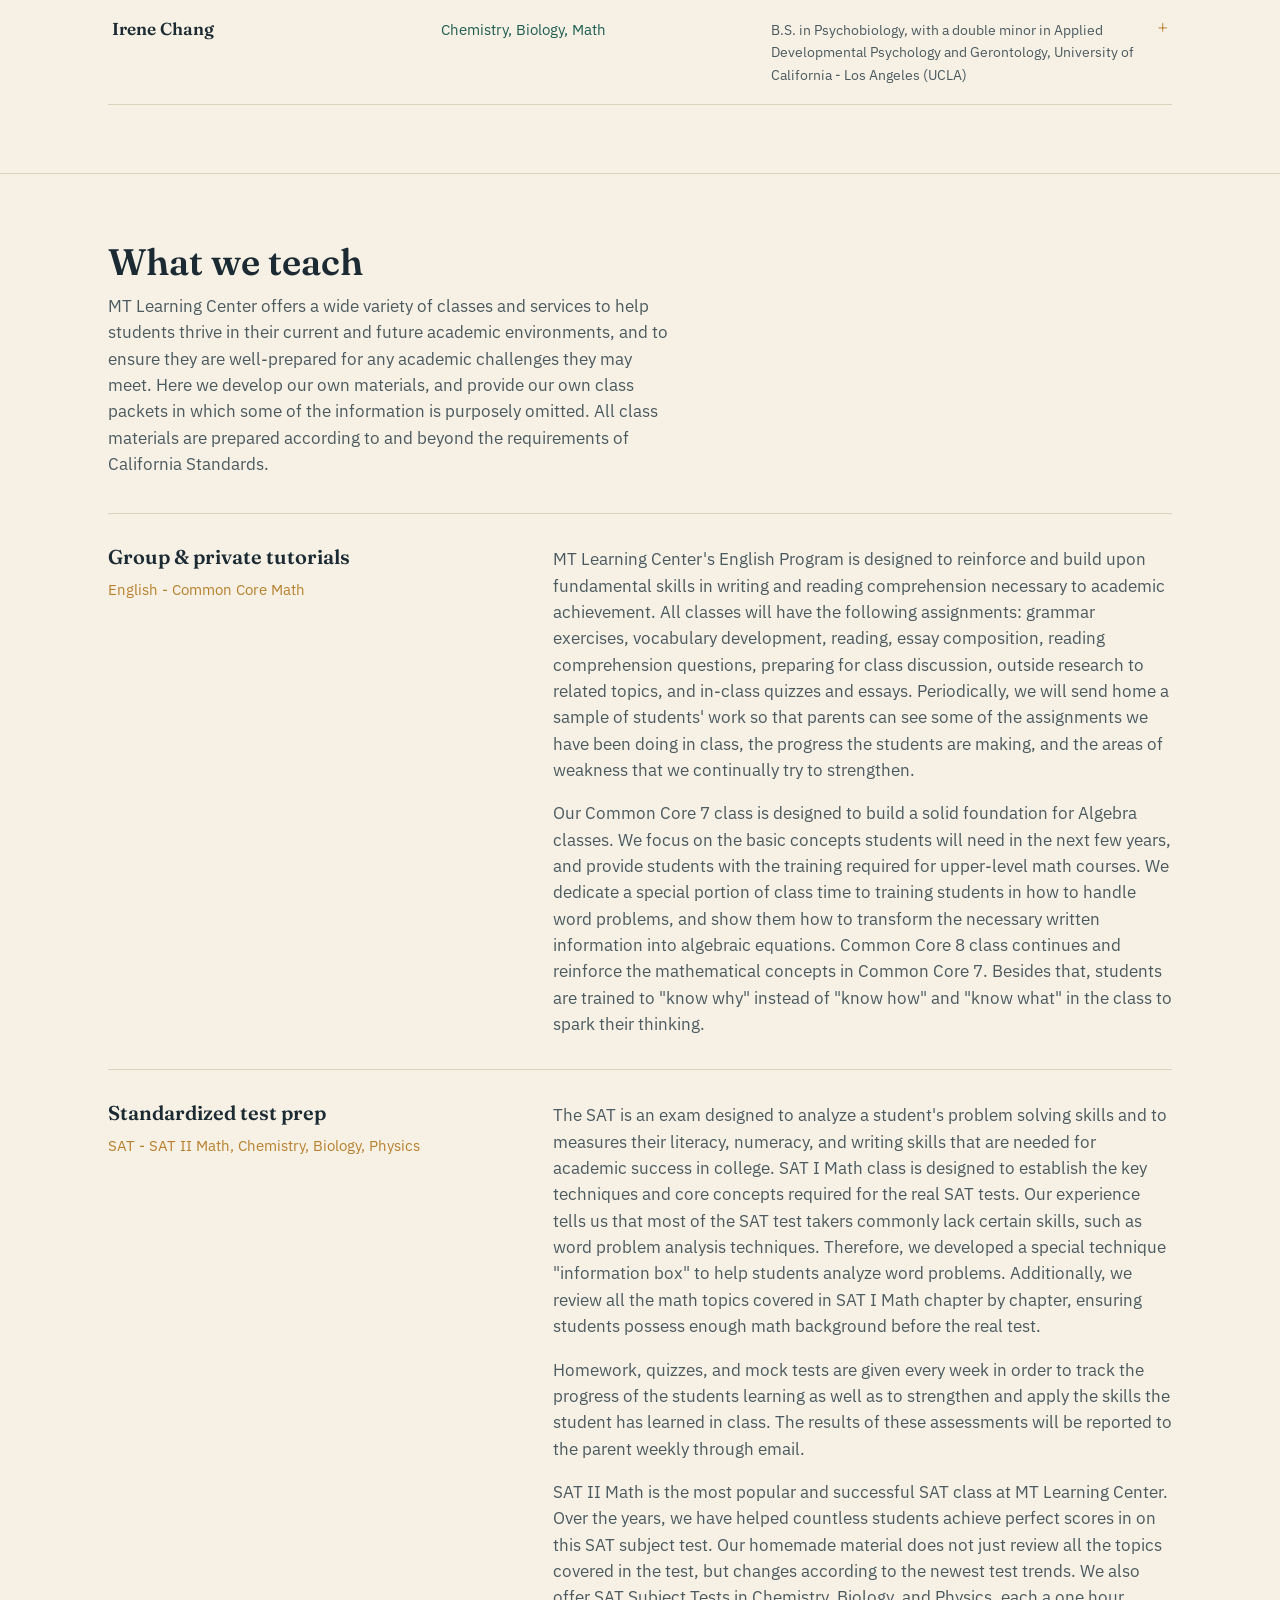
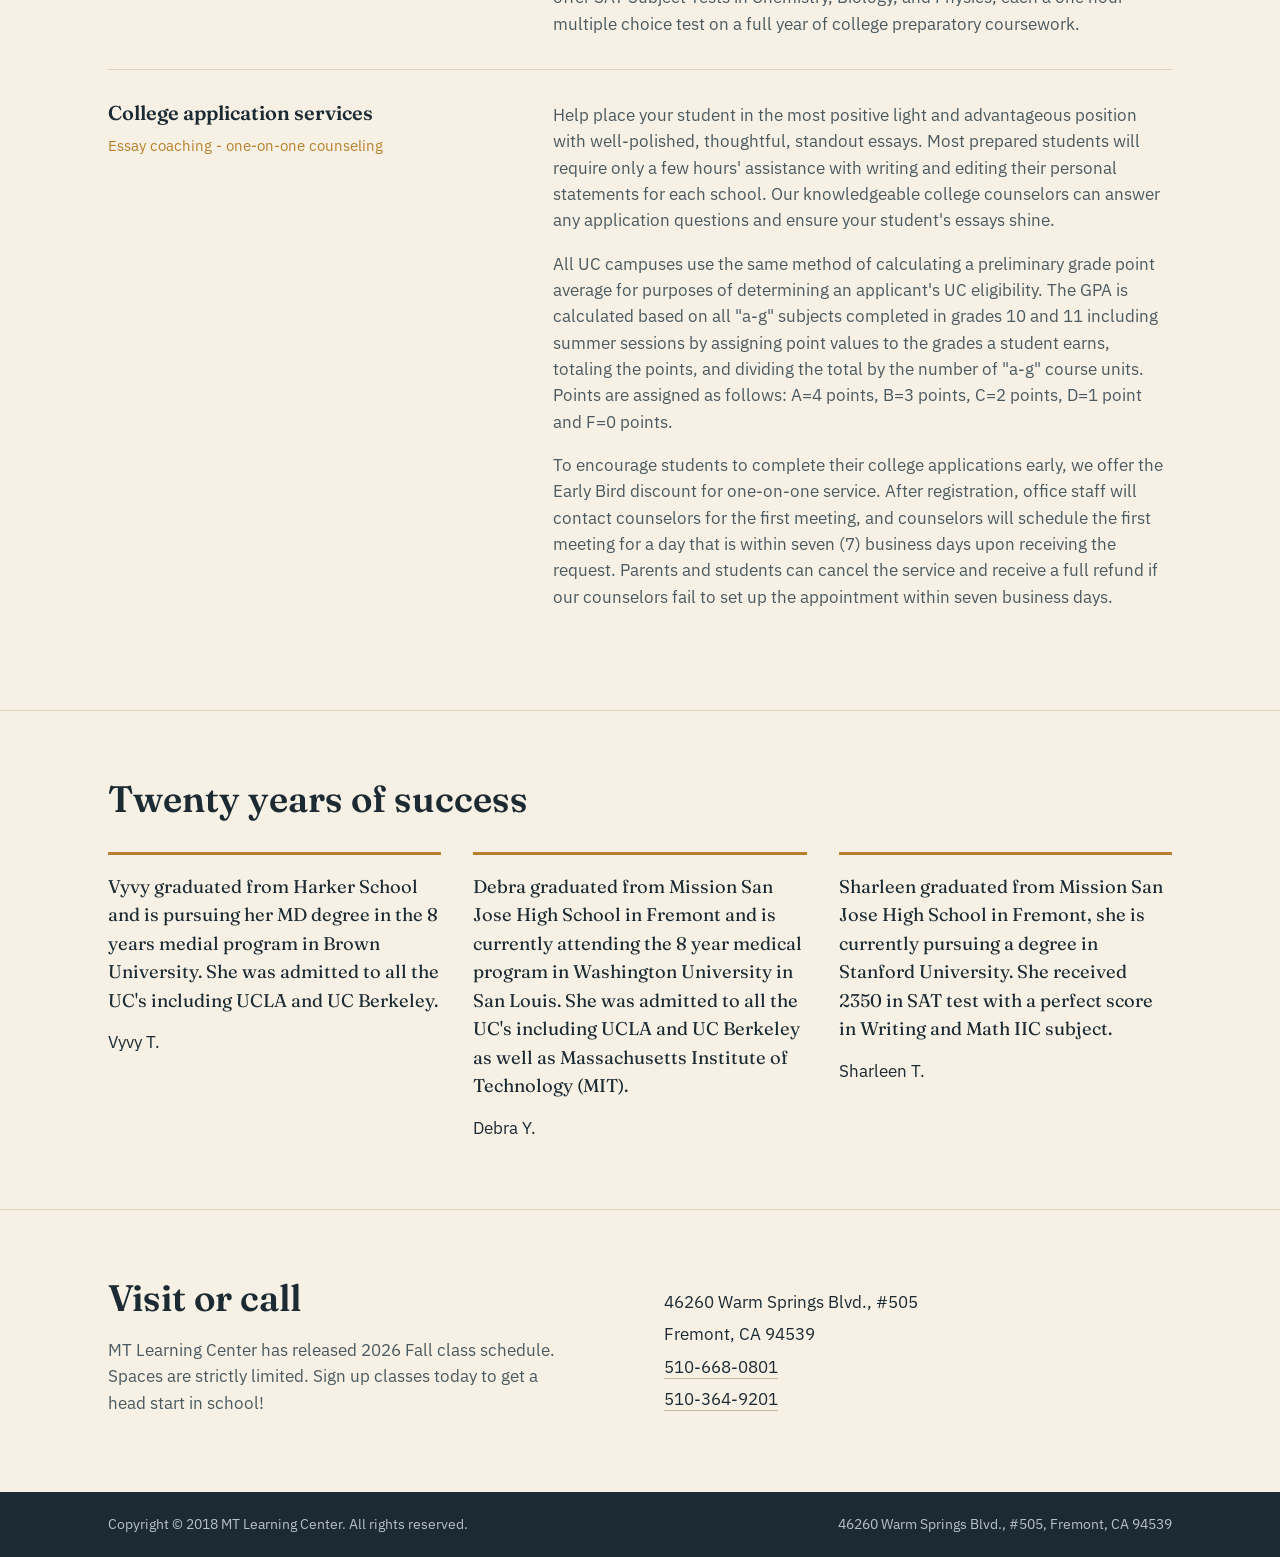
==== commit 1831326e: "basic UI changes" ====
--- a/index.html
+++ b/index.html
@@ -426,31 +426,14 @@
 			<div>
 				<h2>Visit or call</h2>
 				<p class="visit-lede">MT Learning Center has released 2026 Fall class schedule. Spaces are strictly limited. Sign up classes today to get a head start in school!</p>
-				<address>
-					46260 Warm Springs Blvd., #505<br>
-					Fremont, CA 94539<br>
-					<a href="tel:5106680801">510-668-0801</a><br>
-					<a href="tel:5103649201">510-364-9201</a>
-				</address>
-			</div>
-			<div class="visit-links">
-				<div>
-					<h3>Useful links</h3>
-					<ul>
-						<li><a href="https://www.collegeboard.org/" target="_blank" rel="noopener">CollegeBoard</a></li>
-						<li><a href="http://www.actstudent.org/" target="_blank" rel="noopener">ACT</a></li>
-						<li><a href="http://apcentral.collegeboard.com/apc/Controller.jpf" target="_blank" rel="noopener">AP Central</a></li>
-					</ul>
-				</div>
-				<div>
-					<h3>College links</h3>
-					<ul>
-						<li><a href="http://www.universityofcalifornia.edu/" target="_blank" rel="noopener">University of California</a></li>
-						<li><a href="http://www.calstate.edu/" target="_blank" rel="noopener">California State University</a></li>
-						<li><a href="http://www.scu.edu/" target="_blank" rel="noopener">Santa Clara University</a></li>
-						<li><a href="http://www.stanford.edu/" target="_blank" rel="noopener">Stanford University</a></li>
-					</ul>
-				</div>
+					</div>
+					<div class="visit-contact">
+						<address>
+							46260 Warm Springs Blvd., #505<br>
+							Fremont, CA 94539<br>
+							<a href="tel:5106680801">510-668-0801</a><br>
+							<a href="tel:5103649201">510-364-9201</a>
+						</address>
 			</div>
 		</div>
 	</section>
--- a/css/styles.css
+++ b/css/styles.css
@@ -456,24 +456,14 @@
 
 .visit-lede { color: var(--ink-soft); max-width: 46ch; }
 
+.visit-contact { padding-top: 8px; }
+
 address {
 	font-style: normal;
-	margin-top: 24px;
+	margin-top: 0;
 	line-height: 1.9;
 }
 address a { color: var(--ink); text-decoration: none; border-bottom: 1px solid var(--rule-strong); }
-
-.visit-links {
-	display: grid;
-	grid-template-columns: 1fr 1fr;
-	gap: 24px;
-}
-
-.visit-links h3 { font-size: 1rem; margin-bottom: 12px; }
-.visit-links ul { list-style: none; margin: 0; padding: 0; }
-.visit-links li { margin-bottom: 8px; }
-.visit-links a { color: var(--ink-soft); text-decoration: none; }
-.visit-links a:hover { color: var(--pine); }
 
 /* ---------- footer ---------- */
 
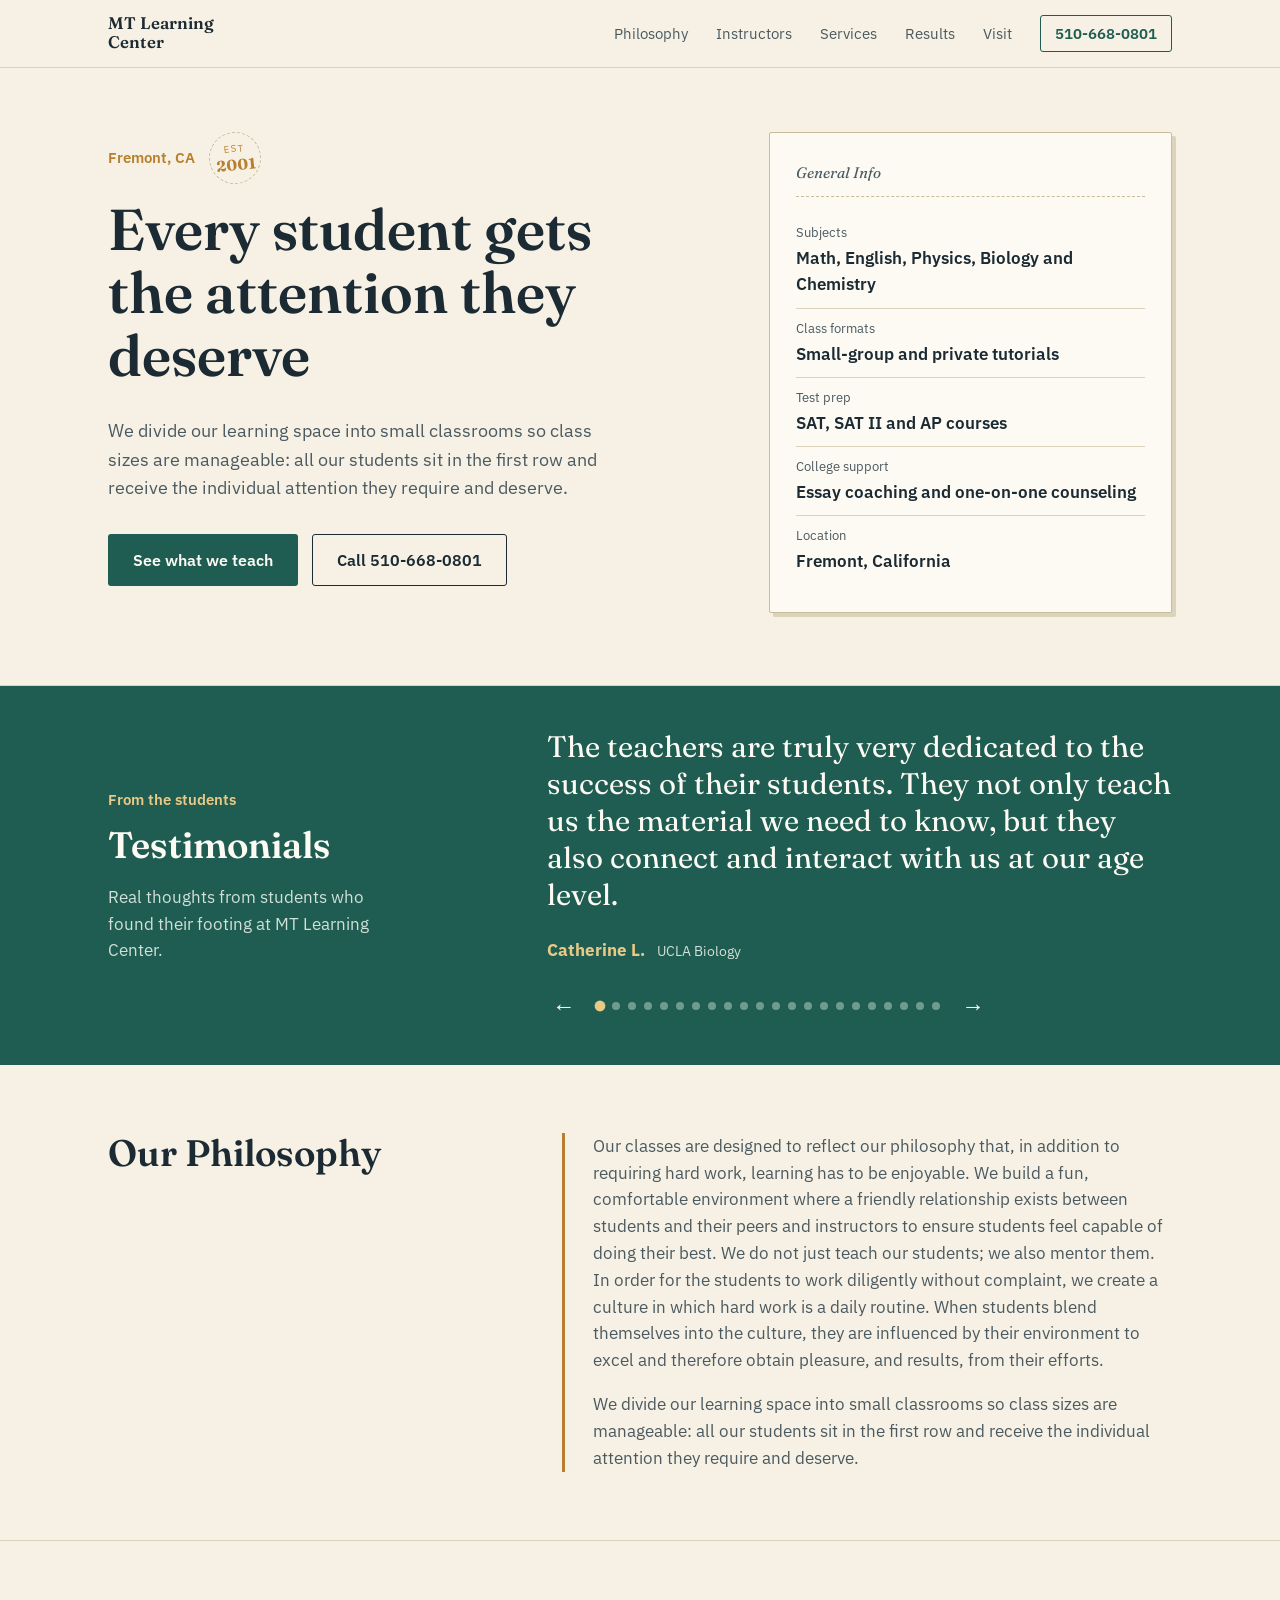
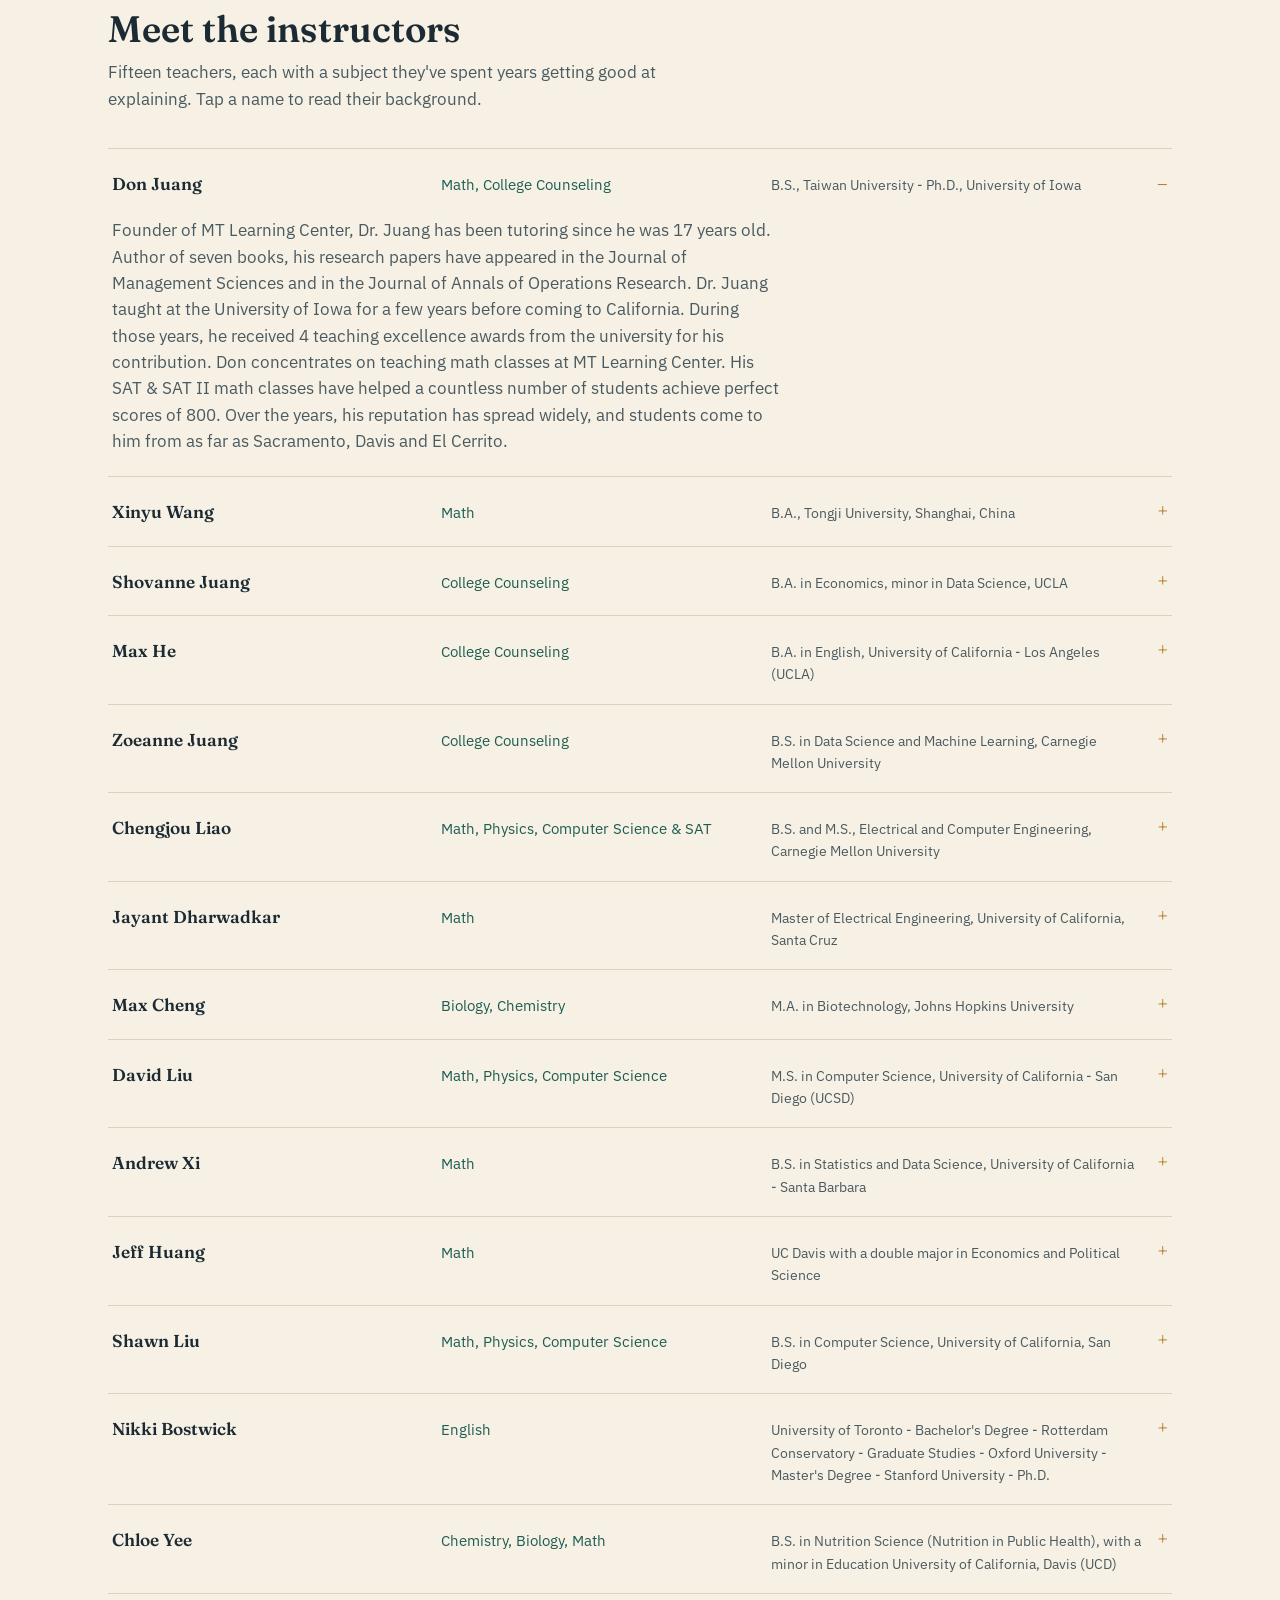
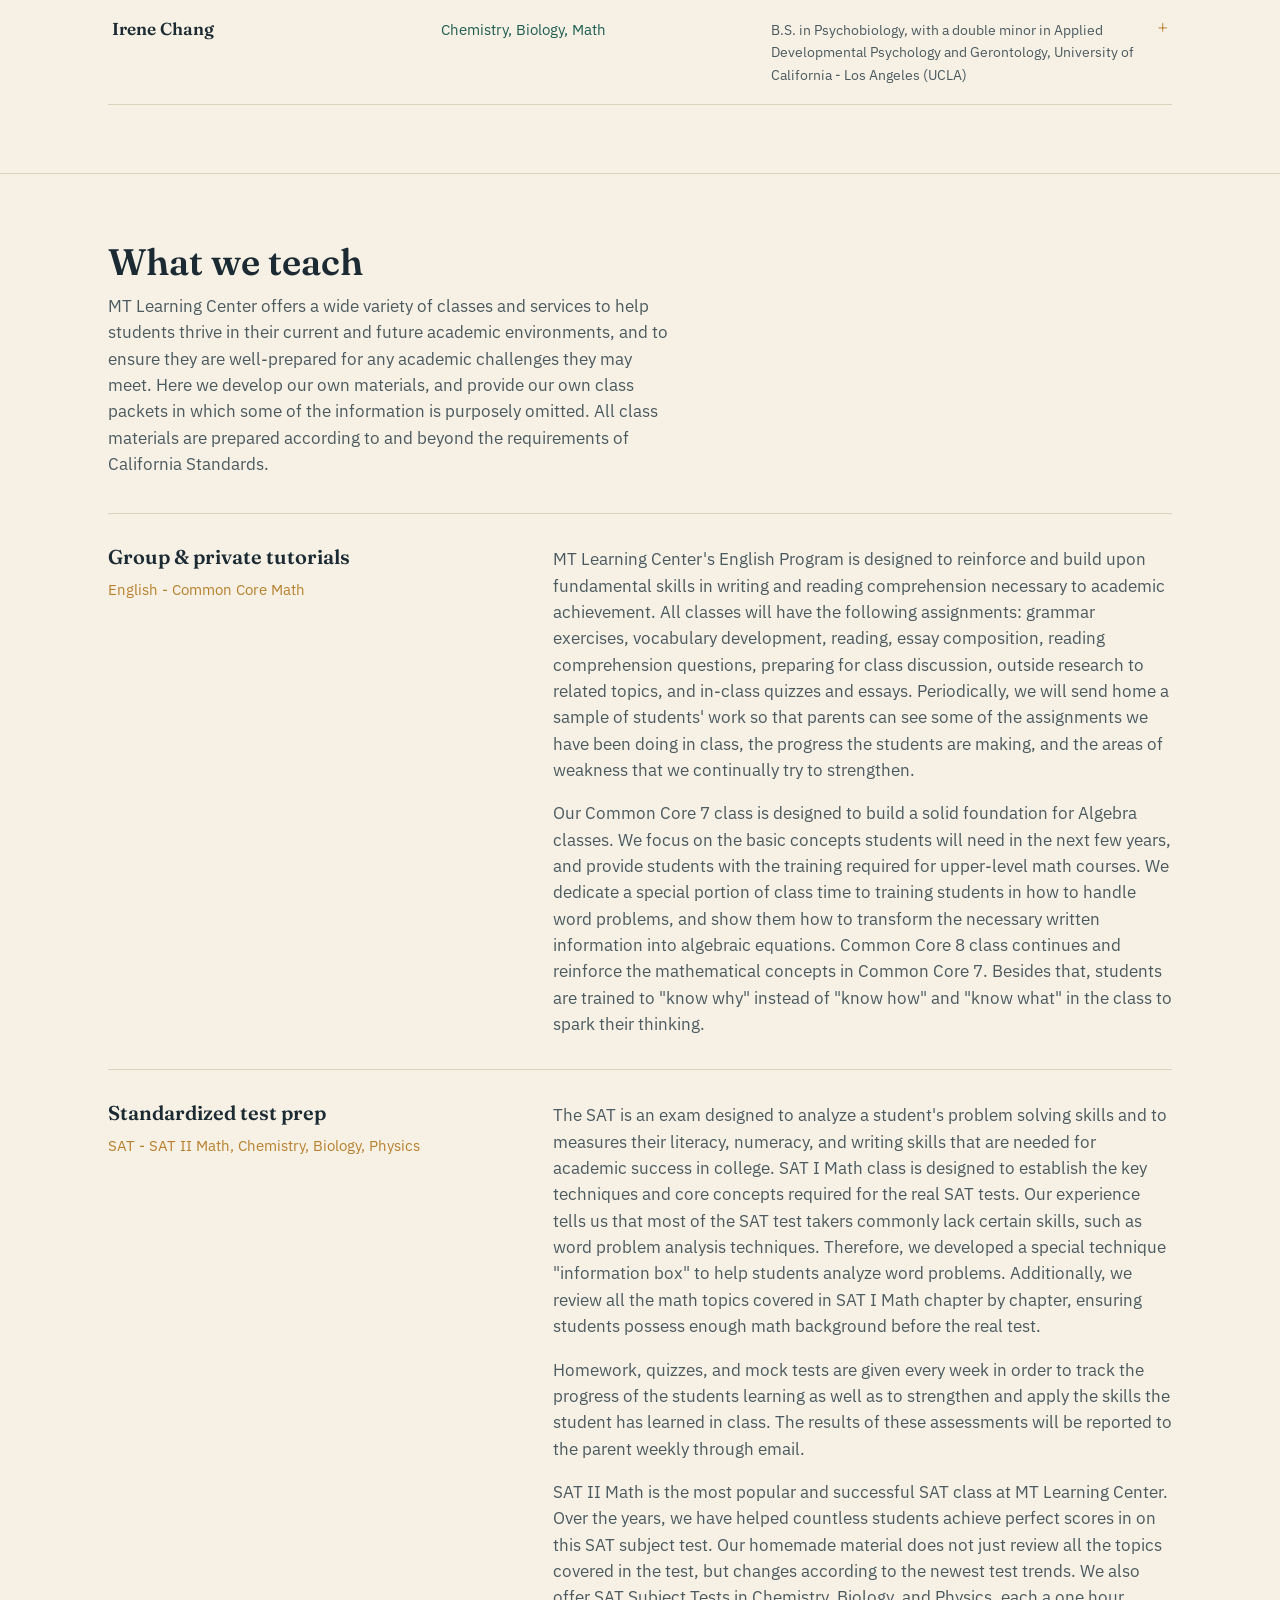
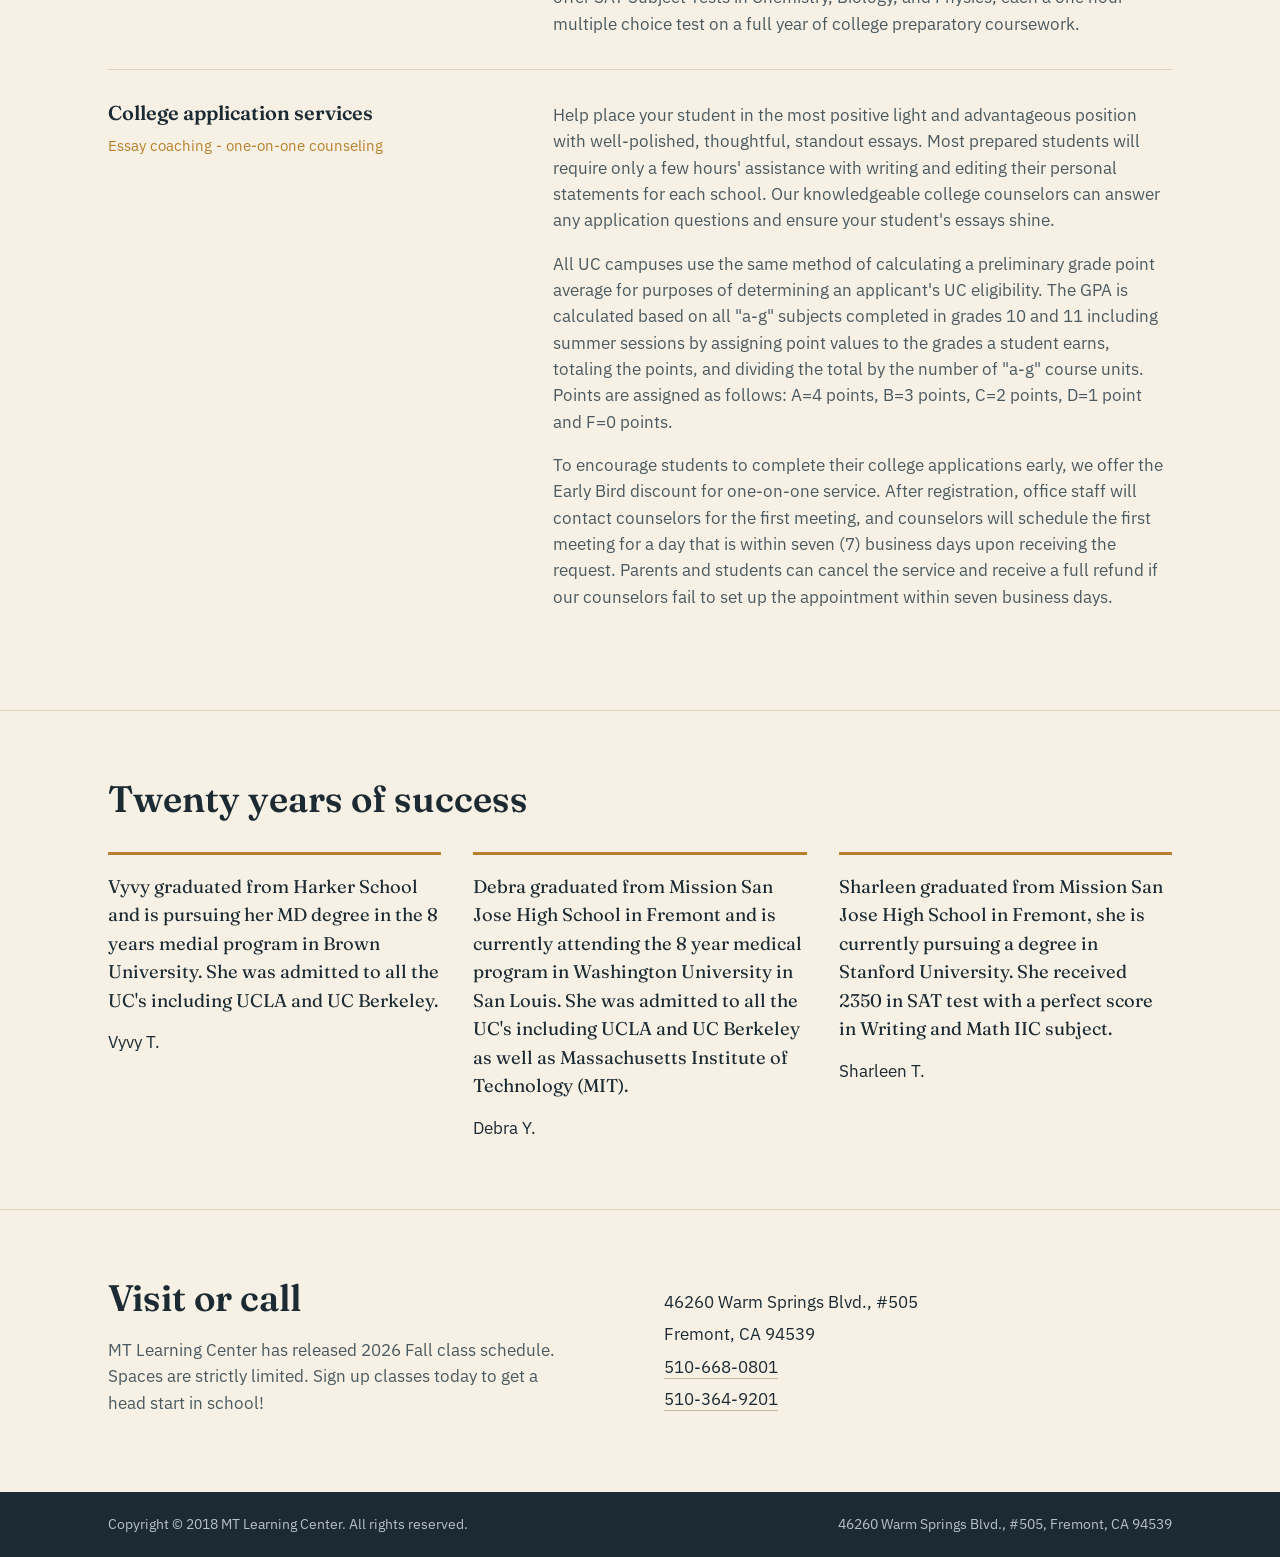
==== commit 2e50fad9: "small ui changes" ====
--- a/index.html
+++ b/index.html
@@ -38,7 +38,10 @@
 	<section class="hero" id="top">
 		<div class="wrap hero-grid">
 			<div class="hero-copy">
-				<p class="kicker">Fremont, CA Est 2001</p>
+				<div class="kicker-row">
+					<p class="kicker">Fremont, CA</p>
+					<span class="est-badge"><span class="est-badge-label">Est</span><span class="est-badge-year">2001</span></span>
+				</div>
 				<h1>Every student gets<br>the attention they deserve</h1>
 				<p class="hero-lede">We divide our learning space into small classrooms so class sizes are manageable: all our students sit in the first row and receive the individual attention they require and deserve.</p>
 				<div class="hero-actions">
--- a/css/styles.css
+++ b/css/styles.css
@@ -166,6 +166,41 @@
 	font-weight: 600;
 	font-size: 0.95rem;
 	margin-bottom: 14px;
+}
+
+.kicker-row {
+	display: flex;
+	align-items: center;
+	gap: 14px;
+	margin-bottom: 14px;
+}
+.kicker-row .kicker { margin-bottom: 0; }
+
+.est-badge {
+	display: inline-flex;
+	flex-direction: column;
+	align-items: center;
+	justify-content: center;
+	width: 52px;
+	height: 52px;
+	flex-shrink: 0;
+	border: 1px dashed var(--rule-strong);
+	border-radius: 50%;
+	transform: rotate(-6deg);
+	color: var(--gold);
+}
+.est-badge-label {
+	font-size: 0.6rem;
+	letter-spacing: 0.12em;
+	text-transform: uppercase;
+	line-height: 1;
+}
+.est-badge-year {
+	font-family: var(--font-display);
+	font-size: 0.95rem;
+	font-weight: 700;
+	line-height: 1;
+	margin-top: 3px;
 }
 
 .hero-lede {
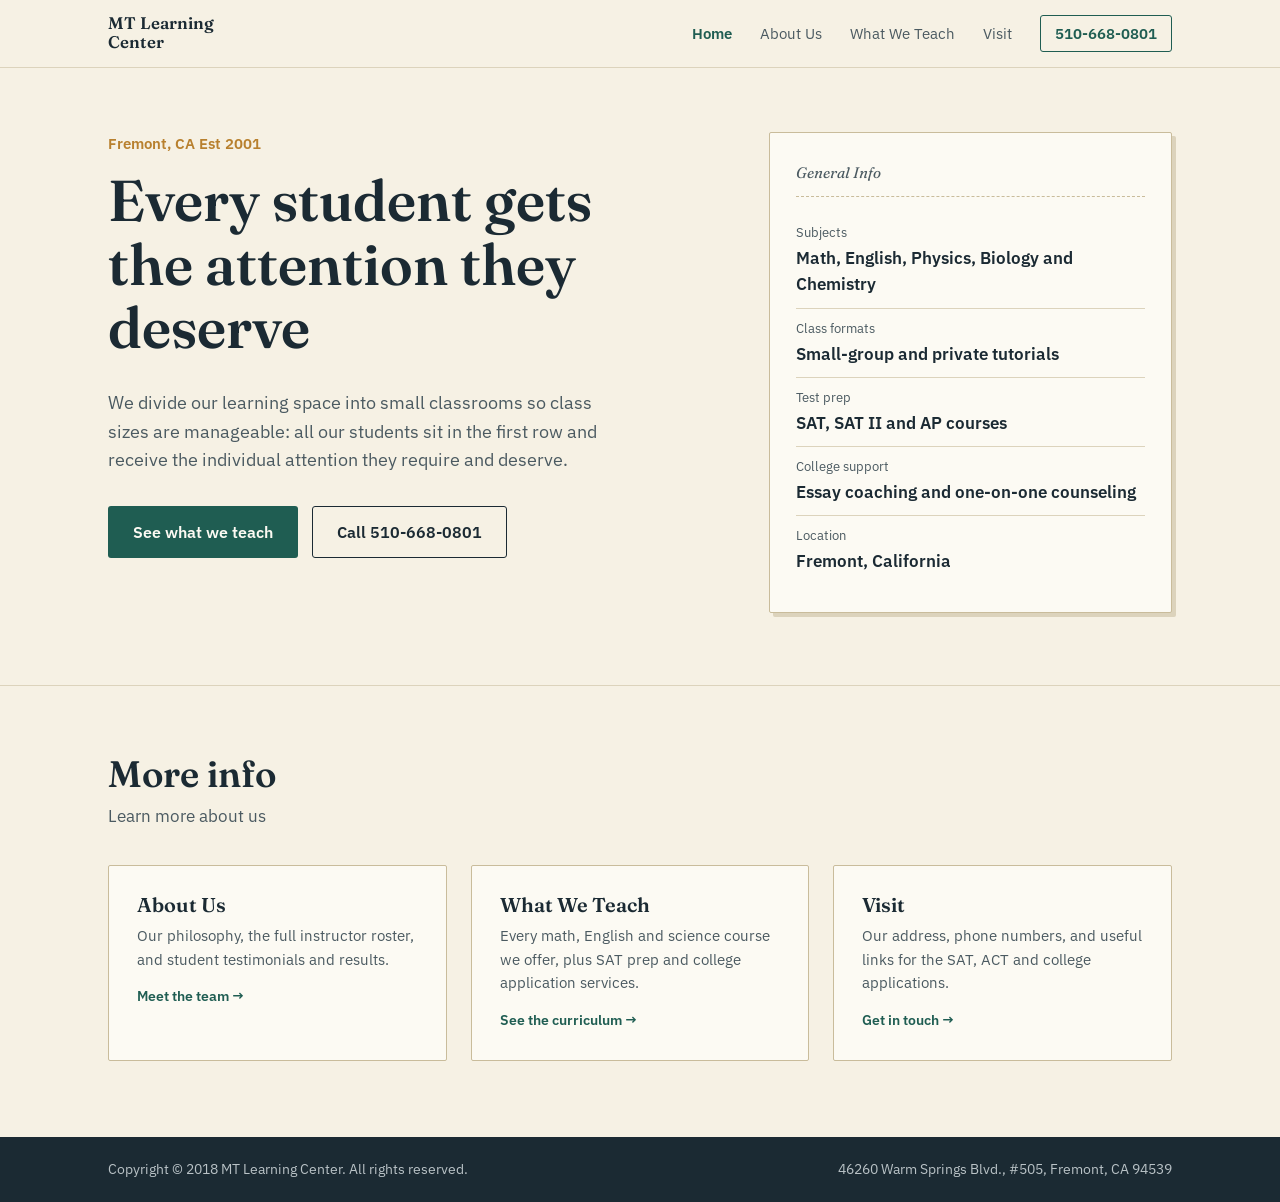
==== commit 39cfb563: "huge UI change and file hierarchy change" ====
--- a/index.html
+++ b/index.html
@@ -17,17 +17,16 @@
 
 <header class="site-header">
 	<div class="wrap header-row">
-		<a class="wordmark" href="#top">MT Learning<br>Center</a>
+		<a class="wordmark" href="index.html">MT Learning<br>Center</a>
 		<input type="checkbox" id="nav-toggle" class="nav-toggle-input">
 		<label for="nav-toggle" class="nav-toggle-label" aria-label="Menu">
 			<span></span>
 		</label>
 		<nav class="site-nav">
-			<a href="#philosophy">Philosophy</a>
-			<a href="#instructors">Instructors</a>
-			<a href="#services">Services</a>
-			<a href="#results">Results</a>
-			<a href="#visit">Visit</a>
+			<a href="index.html" class="is-current">Home</a>
+			<a href="about.html">About Us</a>
+			<a href="what-we-teach.html">What We Teach</a>
+			<a href="visit.html">Visit</a>
 			<a class="nav-phone" href="tel:5106680801">510-668-0801</a>
 		</nav>
 	</div>
@@ -38,14 +37,11 @@
 	<section class="hero" id="top">
 		<div class="wrap hero-grid">
 			<div class="hero-copy">
-				<div class="kicker-row">
-					<p class="kicker">Fremont, CA</p>
-					<span class="est-badge"><span class="est-badge-label">Est</span><span class="est-badge-year">2001</span></span>
-				</div>
+				<p class="kicker">Fremont, CA Est 2001</p>
 				<h1>Every student gets<br>the attention they deserve</h1>
 				<p class="hero-lede">We divide our learning space into small classrooms so class sizes are manageable: all our students sit in the first row and receive the individual attention they require and deserve.</p>
 				<div class="hero-actions">
-					<a class="btn btn-primary" href="#services">See what we teach</a>
+					<a class="btn btn-primary" href="what-we-teach.html">See what we teach</a>
 					<a class="btn btn-ghost" href="tel:5106680801">Call 510-668-0801</a>
 				</div>
 			</div>
@@ -62,381 +58,26 @@
 		</div>
 	</section>
 
-	<section class="testimonials" id="testimonials" aria-labelledby="testimonials-title">
-		<div class="wrap testimonial-layout">
-			<div class="testimonial-intro">
-				<p class="kicker">From the students</p>
-				<h2 id="testimonials-title">Testimonials</h2>
-				<p>Real thoughts from students who found their footing at MT Learning Center.</p>
-			</div>
-			<div class="testimonial-slider" data-testimonials>
-				<div class="testimonial-track" aria-live="polite">
-					<article class="testimonial-slide is-active">
-						<p class="testimonial-quote">The teachers are truly very dedicated to the success of their students. They not only teach us the material we need to know, but they also connect and interact with us at our age level.</p>
-						<p class="testimonial-author"><strong>Catherine L.</strong><span>UCLA Biology</span></p>
-					</article>
-					<article class="testimonial-slide" hidden>
-						<p class="testimonial-quote">Don, the math instructor, is the best teacher ever. His patience is priceless; he ensures that everyone comprehends how to solve each problem.</p>
-						<p class="testimonial-author"><strong>Debra Y.</strong><span>Washington University medical program</span></p>
-					</article>
-					<article class="testimonial-slide" hidden>
-						<p class="testimonial-quote">As we covered more and more material each week, my scores continued increasing until they were consistently in the high 700s.</p>
-						<p class="testimonial-author"><strong>VyVy T.</strong><span>Brown University medical program</span></p>
-					</article>
-					<article class="testimonial-slide" hidden>
-						<p class="testimonial-quote">Because of small class sizes, he interacts with all of us and is able to give sufficient attention to our weaknesses in math.</p>
-						<p class="testimonial-author"><strong>Cynthia G.</strong><span>UC Berkeley</span></p>
-					</article>
-					<article class="testimonial-slide" hidden>
-						<p class="testimonial-quote">I was shocked when I found out that I had received an 800 on the SAT Math IIC. The class surpassed my expectations.</p>
-						<p class="testimonial-author"><strong>Cindy G.</strong><span>Stanford University</span></p>
-					</article>
-					<article class="testimonial-slide" hidden>
-						<p class="testimonial-quote">As the exam drew near, I was scoring in the 760s-780s. Finally, I discovered that I had earned a perfect 800.</p>
-						<p class="testimonial-author"><strong>Chelsea X.</strong><span>Brown University medical program</span></p>
-					</article>
-					<article class="testimonial-slide" hidden>
-						<p class="testimonial-quote">During the four years I've been with you, my grades slowly changed from a B- average to top 4% status.</p>
-						<p class="testimonial-author"><strong>Jerry L.</strong><span>UC Berkeley</span></p>
-					</article>
-					<article class="testimonial-slide" hidden>
-						<p class="testimonial-quote">You turned me from a student whose best attempt at Math 2C was a 670 to a collegiate-worthy student capable of scoring an 800 with time to spare.</p>
-						<p class="testimonial-author"><strong>Charles W.</strong><span>Johns Hopkins University medical program</span></p>
-					</article>
-					<article class="testimonial-slide" hidden>
-						<p class="testimonial-quote">Over the course of less than a quarter, my grade went from a low C to an A. My SAT scores rose more than 150 points.</p>
-						<p class="testimonial-author"><strong>David C.</strong><span>UC Davis Statistics</span></p>
-					</article>
-					<article class="testimonial-slide" hidden>
-						<p class="testimonial-quote">Through weeks of training, I went to the test feeling very confident because I already knew the kinds of questions to expect.</p>
-						<p class="testimonial-author"><strong>Anne C.</strong><span>Rice University Architecture</span></p>
-					</article>
-					<article class="testimonial-slide" hidden>
-						<p class="testimonial-quote">Personally, I increased my SAT I score by 200 points and SAT II score by another 200 points altogether.</p>
-						<p class="testimonial-author"><strong>Michelle Y.</strong><span>UC Davis</span></p>
-					</article>
-					<article class="testimonial-slide" hidden>
-						<p class="testimonial-quote">After a few months of classes, I managed to ace several tests and bring my grade up to a B/B+.</p>
-						<p class="testimonial-author"><strong>Cheryl S.</strong><span>San Francisco University nursing</span></p>
-					</article>
-					<article class="testimonial-slide" hidden>
-						<p class="testimonial-quote">The extra years of courses definitely made a difference in my SAT scores, raising them from 1110 to my current 1410.</p>
-						<p class="testimonial-author"><strong>Andrew H.</strong><span>UC Davis</span></p>
-					</article>
-					<article class="testimonial-slide" hidden>
-						<p class="testimonial-quote">I began your class averaging about 600 on the tests, but as the SAT date approached, I consistently began receiving scores in the high 700s.</p>
-						<p class="testimonial-author"><strong>Carolyn W.</strong><span>UC Berkeley</span></p>
-					</article>
-					<article class="testimonial-slide" hidden>
-						<p class="testimonial-quote">Through Don's ability to spot my weaknesses and help me work on them, I achieved an 800 on the IIC test and 790 on the reasoning test.</p>
-						<p class="testimonial-author"><strong>Valerie L.</strong><span>UC Berkeley Architecture</span></p>
-					</article>
-					<article class="testimonial-slide" hidden>
-						<p class="testimonial-quote">Because of your class, I brought my SAT 2 Math 2C score up from a 680 to an 800, got an A in Precalculus, and was admitted to UC Berkeley.</p>
-						<p class="testimonial-author"><strong>Emmeline L.</strong><span>UC Berkeley</span></p>
-					</article>
-					<article class="testimonial-slide" hidden>
-						<p class="testimonial-quote">My mathematical fundamentals, beginning with Algebra I, were honed under Dr. Juang's tutelage.</p>
-						<p class="testimonial-author"><strong>Jeffrey W.</strong><span>UC San Diego</span></p>
-					</article>
-					<article class="testimonial-slide" hidden>
-						<p class="testimonial-quote">He has truly helped me realize my goals and get the grades I needed to get into every school that I applied to.</p>
-						<p class="testimonial-author"><strong>Grace L.</strong><span>UC Berkeley</span></p>
-					</article>
-					<article class="testimonial-slide" hidden>
-						<p class="testimonial-quote">He introduced me to an academic confidence that I never knew I possessed.</p>
-						<p class="testimonial-author"><strong>Brian Y.</strong><span>Johns Hopkins University</span></p>
-					</article>
-					<article class="testimonial-slide" hidden>
-						<p class="testimonial-quote">My experience with the learning center was priceless. I got an 800 in Math 2C and absorbed many crucial study habits.</p>
-						<p class="testimonial-author"><strong>Joseph T.</strong><span>University of Southern California</span></p>
-					</article>
-					<article class="testimonial-slide" hidden>
-						<p class="testimonial-quote">MT Learning Center has truly served as my home away from home, creating a nurturing, friendly environment for students to reach their full capabilities.</p>
-						<p class="testimonial-author"><strong>Sharleen T.</strong><span>Stanford University</span></p>
-					</article>
-					<article class="testimonial-slide" hidden>
-						<p class="testimonial-quote">Walking into the testing center felt like just any normal practice session I took at MT Learning Center.</p>
-						<p class="testimonial-author"><strong>Stella C.</strong><span>UC Berkeley</span></p>
-					</article>
-				</div>
-				<div class="testimonial-controls">
-					<button class="testimonial-arrow" type="button" data-testimonial-prev aria-label="Previous testimonial">&larr;</button>
-					<div class="testimonial-dots" role="tablist" aria-label="Choose a testimonial">
-						<button class="testimonial-dot is-active" type="button" role="tab" aria-selected="true" aria-label="Show testimonial 1"></button>
-						<button class="testimonial-dot" type="button" role="tab" aria-selected="false" aria-label="Show testimonial 2"></button>
-						<button class="testimonial-dot" type="button" role="tab" aria-selected="false" aria-label="Show testimonial 3"></button>
-						<button class="testimonial-dot" type="button" role="tab" aria-selected="false" aria-label="Show testimonial 4"></button>
-						<button class="testimonial-dot" type="button" role="tab" aria-selected="false" aria-label="Show testimonial 5"></button>
-						<button class="testimonial-dot" type="button" role="tab" aria-selected="false" aria-label="Show testimonial 6"></button>
-						<button class="testimonial-dot" type="button" role="tab" aria-selected="false" aria-label="Show testimonial 7"></button>
-						<button class="testimonial-dot" type="button" role="tab" aria-selected="false" aria-label="Show testimonial 8"></button>
-						<button class="testimonial-dot" type="button" role="tab" aria-selected="false" aria-label="Show testimonial 9"></button>
-						<button class="testimonial-dot" type="button" role="tab" aria-selected="false" aria-label="Show testimonial 10"></button>
-						<button class="testimonial-dot" type="button" role="tab" aria-selected="false" aria-label="Show testimonial 11"></button>
-						<button class="testimonial-dot" type="button" role="tab" aria-selected="false" aria-label="Show testimonial 12"></button>
-						<button class="testimonial-dot" type="button" role="tab" aria-selected="false" aria-label="Show testimonial 13"></button>
-						<button class="testimonial-dot" type="button" role="tab" aria-selected="false" aria-label="Show testimonial 14"></button>
-						<button class="testimonial-dot" type="button" role="tab" aria-selected="false" aria-label="Show testimonial 15"></button>
-						<button class="testimonial-dot" type="button" role="tab" aria-selected="false" aria-label="Show testimonial 16"></button>
-						<button class="testimonial-dot" type="button" role="tab" aria-selected="false" aria-label="Show testimonial 17"></button>
-						<button class="testimonial-dot" type="button" role="tab" aria-selected="false" aria-label="Show testimonial 18"></button>
-						<button class="testimonial-dot" type="button" role="tab" aria-selected="false" aria-label="Show testimonial 19"></button>
-						<button class="testimonial-dot" type="button" role="tab" aria-selected="false" aria-label="Show testimonial 20"></button>
-						<button class="testimonial-dot" type="button" role="tab" aria-selected="false" aria-label="Show testimonial 21"></button>
-						<button class="testimonial-dot" type="button" role="tab" aria-selected="false" aria-label="Show testimonial 22"></button>
-					</div>
-					<button class="testimonial-arrow" type="button" data-testimonial-next aria-label="Next testimonial">&rarr;</button>
-				</div>
-			</div>
-		</div>
-	</section>
-
-	<section class="philosophy" id="philosophy">
-		<div class="wrap philosophy-grid">
-			<h2>Our Philosophy</h2>
-			<div class="philosophy-text">
-				<p>Our classes are designed to reflect our philosophy that, in addition to requiring hard work, learning has to be enjoyable. We build a fun, comfortable environment where a friendly relationship exists between students and their peers and instructors to ensure students feel capable of doing their best. We do not just teach our students; we also mentor them. In order for the students to work diligently without complaint, we create a culture in which hard work is a daily routine. When students blend themselves into the culture, they are influenced by their environment to excel and therefore obtain pleasure, and results, from their efforts.</p>
-				<p>We divide our learning space into small classrooms so class sizes are manageable: all our students sit in the first row and receive the individual attention they require and deserve.</p>
-			</div>
-		</div>
-	</section>
-
-	<section class="instructors" id="instructors">
+	<section class="quick-links">
 		<div class="wrap">
-			<h2>Meet the instructors</h2>
-			<p class="section-lede">Fifteen teachers, each with a subject they've spent years getting good at explaining. Tap a name to read their background.</p>
-
-			<div class="roster">
-
-				<details class="roster-row" open>
-					<summary>
-						<span class="roster-name">Don Juang</span>
-						<span class="roster-subject">Math, College Counseling</span>
-						<span class="roster-credential">B.S., Taiwan University - Ph.D., University of Iowa</span>
-					</summary>
-					<p>Founder of MT Learning Center, Dr. Juang has been tutoring since he was 17 years old. Author of seven books, his research papers have appeared in the Journal of Management Sciences and in the Journal of Annals of Operations Research. Dr. Juang taught at the University of Iowa for a few years before coming to California. During those years, he received 4 teaching excellence awards from the university for his contribution. Don concentrates on teaching math classes at MT Learning Center. His SAT &amp; SAT II math classes have helped a countless number of students achieve perfect scores of 800. Over the years, his reputation has spread widely, and students come to him from as far as Sacramento, Davis and El Cerrito.</p>
-				</details>
-
-				<details class="roster-row">
-					<summary>
-						<span class="roster-name">Xinyu Wang</span>
-						<span class="roster-subject">Math</span>
-						<span class="roster-credential">B.A., Tongji University, Shanghai, China</span>
-					</summary>
-					<p>Xinyu currently works as an elementary and junior high school mathematics teacher in the Palo Alto unified school district. She graduated from Tongji University in Shanghai, China, majoring in Mathematics and Applied Mathematics. After that, she worked as a high school mathematics teacher in a high school in Shanghai for 8 years and accumulated rich teaching experience. After coming to the United States, She took many elective courses on American mathematics teaching and teacher management at UCSD, and successfully obtained the California Single Subject Mathematics Teacher Qualification Certificate. With a solid high school mathematics teaching background and a solid foundation in mathematics, her teaching philosophy is to bring these concepts to every student, so that they can find fun and confidence in the world of mathematic.</p>
-					<p>She always adhered to the tutoring principles of "seriousness, patience" and "teaching according to individual needs" to help every student find a learning method that suits him or her and overcome difficulties in mathematics learning. Her tutoring is not limited to solving problems, but also focuses on cultivating students' mathematical thinking and interests, helping them lay a solid foundation in mathematics and grow into confident learners.</p>
-				</details>
-
-				<details class="roster-row">
-					<summary>
-						<span class="roster-name">Shovanne Juang</span>
-						<span class="roster-subject">College Counseling</span>
-						<span class="roster-credential">B.A. in Economics, minor in Data Science, UCLA</span>
-					</summary>
-					<p>Shovanne graduated from UCLA, where she honed her subject matter expertise in Business Economics, Statistics, and Data Science. She understands the business landscape of accounting, consulting, banking, and technology, with experience in an intersection of all of the above in a technical product management in banking.</p>
-					<p>Shovanne's teaching style is tailored and direct in upskilling students to reach their goals. She is a strong storyteller and understands the value in leveraging a collaborative environment to help students' ideas shine. She will focus on college application/essay consulting and is committed to supporting her students throughout the process. In California, she was accepted to USC (University of Southern California) for the dual Computer Science and Business program under the Viterbi School of Engineering, as well as every single UC school she applied to: UCLA, UC Berkeley, UC San Diego, UC Santa Barbara, and UC Irvine.</p>
-				</details>
-
-				<details class="roster-row">
-					<summary>
-						<span class="roster-name">Max He</span>
-						<span class="roster-subject">College Counseling</span>
-						<span class="roster-credential">B.A. in English, University of California - Los Angeles (UCLA)</span>
-					</summary>
-					<p>As a native of Fremont, Max brings a deep understanding of the local community and its educational landscape. With an inviting and approachable teaching style, he offers a tailored approach to each student's educational journey, empowering them to express themselves confidently through their writing, especially in the competitive realm of college admissions. Additionally, Max's expertise in literary analysis and critical thinking empowers students to effectively engage with the complex texts encountered in both academic coursework and standardized testing.</p>
-					<p>Max holds a Bachelor's degree in English from the University of California, Los Angeles (UCLA), where his undergraduate thesis was published and recognized with Departmental Honors. With a passion for learning and a drive for excellence, Max aspires to pursue a doctorate in literature, with the goal of contributing to higher education as a scholar and mentor.</p>
-				</details>
-
-				<details class="roster-row">
-					<summary>
-						<span class="roster-name">Zoeanne Juang</span>
-						<span class="roster-subject">College Counseling</span>
-						<span class="roster-credential">B.S. in Data Science and Machine Learning, Carnegie Mellon University</span>
-					</summary>
-					<p>With years of experience in college admissions counseling, Zoeanne is a trusted advisor to students and families navigating the increasingly competitive application process. She specializes in guiding students to develop compelling, authentic personal essays that effectively communicate their strengths and potential to top-tier institution.</p>
-					<p>She works closely with each student to identify positioning opportunities, refine their narrative, and ensure every component of the application is cohesive and impactful.</p>
-				</details>
-
-				<details class="roster-row">
-					<summary>
-						<span class="roster-name">Chengjou Liao</span>
-						<span class="roster-subject">Math, Physics, Computer Science &amp; SAT</span>
-						<span class="roster-credential">B.S. and M.S., Electrical and Computer Engineering, Carnegie Mellon University</span>
-					</summary>
-					<p>Chengjou's teaching career began during his college years as a teaching assistant (TA) for a C programming course and later as a graduate TA for electrical engineering math. Since then, he has been devoted to helping students from elementary school to college age to excel in increasingly competitive surroundings. His experience in rigorous academic environments and the computer hardware industry has allowed him to not only help students improve academically, but also to mentor and encourage those students seeking a future in STEM. Today, he is an instructor at MT Learning Center teaching SAT English/Math, all levels of math from middle school Common Core up through differential equations and discrete math, as well as physics and computer science/programming.</p>
-				</details>
-
-				<details class="roster-row">
-					<summary>
-						<span class="roster-name">Jayant Dharwadkar</span>
-						<span class="roster-subject">Math</span>
-						<span class="roster-credential">Master of Electrical Engineering, University of California, Santa Cruz</span>
-					</summary>
-					<p>Jayant is an Electrical Engineering student at UC Santa Cruz, where he is working towards his Master's degree after completing his Bachelor's in the same field. He has spent the past year tutoring fellow students in pcb design and engineering mathematics, and he enjoys that moment when a concept finally clicks for someone. Jayant has a patient, hands-on approach to teaching and loves breaking down tricky material into steps that actually make sense. Whether you are just getting started with circuits or trying to get ahead in your science and math classes, Jayant is here to help you build real confidence and make learning feel less overwhelming.</p>
-				</details>
-
-				<details class="roster-row">
-					<summary>
-						<span class="roster-name">Max Cheng</span>
-						<span class="roster-subject">Biology, Chemistry</span>
-						<span class="roster-credential">M.A. in Biotechnology, Johns Hopkins University</span>
-					</summary>
-					<p>Hi! My name is Max and I am an experienced tutor and an educational program manager/creator who has been teaching grades 6-12 for a little over 5 years now. I have tutored hundreds of students and helped them get "A's" in their classes and 5's on their APs. With a MA in Biotechnology from Johns Hopkins and a BS in Neurobiology/Psychology Degree from UC Davis, I am a scientist at heart and I wish to impart the skills and lessons I have learned to the next generation. While I specialize in biology and psychology at the high school level, I have experience teaching a variety of different subjects including Math, Chemistry, English, and even Test Prep.</p>
-					<p>My teaching philosophy is simple. If students enjoy what they are learning, the more I enjoy teaching them and I will challenge them to do better. In biology, this is called a positive feedback loop, where if I teach the students to be better learners, the students can make me a better teacher for them. That's why I love creating interactive activities and games to aid with subject understanding. I take the rote concepts in textbooks and make them easily digestible for those who are looking to improve or those who want to refine their skills.</p>
-				</details>
-
-				<details class="roster-row">
-					<summary>
-						<span class="roster-name">David Liu</span>
-						<span class="roster-subject">Math, Physics, Computer Science</span>
-						<span class="roster-credential">M.S. in Computer Science, University of California - San Diego (UCSD)</span>
-					</summary>
-					<p>David Liu is a math and computer science enthusiast who graduated from UC San Diego. David discovered his passion for teaching during high school, where he founded an after school math club dedicated to tutoring and mentoring students, showcasing an early commitment to fostering a love for mathematics. What began as a hobby evolved into a dedicated journey as he continued teaching math in institutions such as Best Friends and MT Learning Center, covering a spectrum of subjects from Algebra to Calculus BC. David brings a unique blend of academic expertise and a genuine enthusiasm for sharing knowledge, making him a valuable addition to our team.</p>
-				</details>
-
-				<details class="roster-row">
-					<summary>
-						<span class="roster-name">Andrew Xi</span>
-						<span class="roster-subject">Math</span>
-						<span class="roster-credential">B.S. in Statistics and Data Science, University of California - Santa Barbara</span>
-					</summary>
-					<p>Andrew is a dedicated math tutor with a commitment to helping students succeed in their academic pursuits. Possessing a strong foundation in mathematical concepts, he demonstrates the ability to present complex topics in an easy-to-understand manner. Andrew is dedicated to fostering a friendly and engaging learning environment where students can be inspired by the intricacies of math.</p>
-					<p>Andrew's academic achievements include an early graduation with a Bachelor's in Statistics and Data Science from UCSB, accompanied by the Dean's Honors Award. Concurrently, he explores his passion in machine learning and computer vision as a student researcher at UCSB.</p>
-				</details>
-
-				<details class="roster-row">
-					<summary>
-						<span class="roster-name">Jeff Huang</span>
-						<span class="roster-subject">Math</span>
-						<span class="roster-credential">UC Davis with a double major in Economics and Political Science</span>
-					</summary>
-					<p>Jeff is currently a math teacher in Tennyson High school in Hayward Unified School District. He graduated from UC Davis with a double major in Economics and Political Science. After graduating from Davis he obtained his single subject math teaching credential at CSU: Sacramento and immediately entered the education field at the age of 23.</p>
-					<p>He started tutoring high school students since college and has experience working with students with different ethnic backgrounds and socio-economic statuses. He also worked with WCEO summer camps (Wisdom) teaching 1st to 8th graders in various subjects.</p>
-					<p>Born in Taiwan and raised in Fremont, Jeff has a great understanding of what it is like to be a student in Fremont since he went to high school here. He is also fluent in Mandarin and is a very approachable person.</p>
-				</details>
-
-				<details class="roster-row">
-					<summary>
-						<span class="roster-name">Shawn Liu</span>
-						<span class="roster-subject">Math, Physics, Computer Science</span>
-						<span class="roster-credential">B.S. in Computer Science, University of California, San Diego</span>
-					</summary>
-					<p>Shawn brings a robust mathematical background spanning Algebra, Geometry, Trigonometry, and Calculus. His teaching journey began in high school as an after-school tutor and continued through college as a course and laboratory assistant. These pivotal roles sparked a lifelong passion for educator mentorship and student development.</p>
-					<p>In his tutoring sessions, Shawn focuses on demystifying complex mathematical concepts while fostering fundamental, cross-disciplinary problem-solving strategies. He strives to build each student's academic confidence, adapt his teaching methods to individual learning styles, and demonstrate how mathematical reasoning applies to real-world challenges. Above all, Shawn believes that effective tutoring requires a blend of deep subject mastery, adaptive pedagogical skills, endless patience, and genuine empathy for every learner.</p>
-				</details>
-
-				<details class="roster-row">
-					<summary>
-						<span class="roster-name">Nikki Bostwick</span>
-						<span class="roster-subject">English</span>
-						<span class="roster-credential">University of Toronto - Bachelor's Degree - Rotterdam Conservatory - Graduate Studies - Oxford University - Master's Degree - Stanford University - Ph.D.</span>
-					</summary>
-					<p>Nikki teaches English Language Arts (with emphasis on essay writing) and College Planning.</p>
-					<p>Having attended post-secondary institutions in four countries, Nikki is able to advise students on how to prepare for college (in the US and abroad) and help students navigate the college application process.</p>
-					<p>Over decades of pedagogical endeavours, Nikki has developed a thoughtful, individualized approach to teaching. In her Language Arts classes, students learn to critique essays in order to appreciate the confluence of two crucial elements of effective writing: organization of material/ideas in a logical manner, combined with sentence-level clarity. Nikki has created a methodology that is effective in teaching students to plan effectively, write eloquently, and edit objectively.</p>
-					<p>Since each student has unique gifts and challenges, a one-size-fits-all method can never be as effective as an individualized approach. By giving students tools and showing them steps they can follow to identify and address issues they find personally challenging, significant improvement often can be seen in a relatively short time. Nikki is proactive in identifying areas of difficulty and showing students the most efficient strategies that will help them fulfil their potential.</p>
-				</details>
-
-				<details class="roster-row">
-					<summary>
-						<span class="roster-name">Chloe Yee</span>
-						<span class="roster-subject">Chemistry, Biology, Math</span>
-						<span class="roster-credential">B.S. in Nutrition Science (Nutrition in Public Health), with a minor in Education University of California, Davis (UCD)</span>
-					</summary>
-					<p>Prior to tutoring at MT Learning Center, Chloe found her spark in tutoring for the first time in her biology class at UC Davis by doing simple tasks such as answering questions and providing demonstrations to her peers while also being a student. Chloe went on to further enhance her tutoring skills by volunteering as an official learning assistant for a cellular biology course, equivalent to AP Biology, at UC Davis during her second-year. After falling in love with organic chemistry, she additionally served as a learning assistant for the course and went on to tutor the class for the last two years of college. During her time as a learning assistant, Chloe was able to translate difficult topics into simpler concepts to make it easier for students to understand. Besides Biology and Chemmistry, she also tutored her peers in multiple Math subjects. As a tutor, Chloe knows that every student learns differently and often times will not find the cookie-cutter curriculum presented in schools to be helpful, so she will do her best to curate an effective tutoring session for any student. She was on the Dean's Honor List in multiple quarters when she studies in UC, Davis.</p>
-					<p>Aside from tutoring, Chloe interned as a research assistant with The National Antimicrobial Resistance Monitoring System (NARMS) by following NARMS microbial protocol to provide samples to the FDA to monitor antimicrobial resistance trends. Alongside her laboratory experience, she has worked the UC Davis Health transplant clinic in researching chronic kidney disease in relation to food insecurity through clinical interactions and performing dietary recalls. Currently, Chloe works as a medical assistant and aims to provide as a paraeducator in K-12 schools while preparing for medical school and studying for the MCAT.</p>
-				</details>
-
-				<details class="roster-row">
-					<summary>
-						<span class="roster-name">Irene Chang</span>
-						<span class="roster-subject">Chemistry, Biology, Math</span>
-						<span class="roster-credential">B.S. in Psychobiology, with a double minor in Applied Developmental Psychology and Gerontology, University of California - Los Angeles (UCLA)</span>
-					</summary>
-					<p>Born and raised in Fremont, Irene understands the academic rigor students face and is deeply committed to helping them build confidence in their learning. A Mission San Jose High School alumna, she earned her Bachelor's degree in Psychobiology from UCLA, graduating summa cum laude with Dean's Honors. Irene brings a warm, encouraging, and personalized approach to tutoring, tailoring lesson plans to each student's strengths and goals. By creating a supportive and engaging environment, she helps students feel comfortable asking questions, gaining clarity, and truly enjoying the learning process.</p>
-					<p>At UCLA, Irene demonstrated her passion for mentorship by leading multiple mentorship programs, providing academic resources and emotional support within UCLA's fast-paced environment. Driven by her commitment to service and education, Irene currently works as a Medical Assistant and Clinical Research Assistant at Stanford University.</p>
-				</details>
-
-			</div>
-		</div>
-	</section>
-
-	<section class="services" id="services">
-		<div class="wrap">
-			<h2>What we teach</h2>
-			<p class="section-lede">MT Learning Center offers a wide variety of classes and services to help students thrive in their current and future academic environments, and to ensure they are well-prepared for any academic challenges they may meet. Here we develop our own materials, and provide our own class packets in which some of the information is purposely omitted. All class materials are prepared according to and beyond the requirements of California Standards.</p>
-
-			<div class="service-block">
-				<div class="service-head">
-					<h3>Group &amp; private tutorials</h3>
-					<p class="service-sub">English - Common Core Math</p>
-				</div>
-				<div class="service-body">
-					<p>MT Learning Center's English Program is designed to reinforce and build upon fundamental skills in writing and reading comprehension necessary to academic achievement. All classes will have the following assignments: grammar exercises, vocabulary development, reading, essay composition, reading comprehension questions, preparing for class discussion, outside research to related topics, and in-class quizzes and essays. Periodically, we will send home a sample of students' work so that parents can see some of the assignments we have been doing in class, the progress the students are making, and the areas of weakness that we continually try to strengthen.</p>
-					<p>Our Common Core 7 class is designed to build a solid foundation for Algebra classes. We focus on the basic concepts students will need in the next few years, and provide students with the training required for upper-level math courses. We dedicate a special portion of class time to training students in how to handle word problems, and show them how to transform the necessary written information into algebraic equations. Common Core 8 class continues and reinforce the mathematical concepts in Common Core 7. Besides that, students are trained to "know why" instead of "know how" and "know what" in the class to spark their thinking.</p>
-				</div>
-			</div>
-
-			<div class="service-block">
-				<div class="service-head">
-					<h3>Standardized test prep</h3>
-					<p class="service-sub">SAT - SAT II Math, Chemistry, Biology, Physics</p>
-				</div>
-				<div class="service-body">
-					<p>The SAT is an exam designed to analyze a student's problem solving skills and to measures their literacy, numeracy, and writing skills that are needed for academic success in college. SAT I Math class is designed to establish the key techniques and core concepts required for the real SAT tests. Our experience tells us that most of the SAT test takers commonly lack certain skills, such as word problem analysis techniques. Therefore, we developed a special technique "information box" to help students analyze word problems. Additionally, we review all the math topics covered in SAT I Math chapter by chapter, ensuring students possess enough math background before the real test.</p>
-					<p>Homework, quizzes, and mock tests are given every week in order to track the progress of the students learning as well as to strengthen and apply the skills the student has learned in class. The results of these assessments will be reported to the parent weekly through email.</p>
-					<p>SAT II Math is the most popular and successful SAT class at MT Learning Center. Over the years, we have helped countless students achieve perfect scores in on this SAT subject test. Our homemade material does not just review all the topics covered in the test, but changes according to the newest test trends. We also offer SAT Subject Tests in Chemistry, Biology, and Physics, each a one hour multiple choice test on a full year of college preparatory coursework.</p>
-				</div>
-			</div>
-
-			<div class="service-block">
-				<div class="service-head">
-					<h3>College application services</h3>
-					<p class="service-sub">Essay coaching - one-on-one counseling</p>
-				</div>
-				<div class="service-body">
-					<p>Help place your student in the most positive light and advantageous position with well-polished, thoughtful, standout essays. Most prepared students will require only a few hours' assistance with writing and editing their personal statements for each school. Our knowledgeable college counselors can answer any application questions and ensure your student's essays shine.</p>
-					<p>All UC campuses use the same method of calculating a preliminary grade point average for purposes of determining an applicant's UC eligibility. The GPA is calculated based on all "a-g" subjects completed in grades 10 and 11 including summer sessions by assigning point values to the grades a student earns, totaling the points, and dividing the total by the number of "a-g" course units. Points are assigned as follows: A=4 points, B=3 points, C=2 points, D=1 point and F=0 points.</p>
-					<p>To encourage students to complete their college applications early, we offer the Early Bird discount for one-on-one service. After registration, office staff will contact counselors for the first meeting, and counselors will schedule the first meeting for a day that is within seven (7) business days upon receiving the request. Parents and students can cancel the service and receive a full refund if our counselors fail to set up the appointment within seven business days.</p>
-				</div>
-			</div>
-		</div>
-	</section>
-
-	<section class="results" id="results">
-		<div class="wrap">
-			<h2>Twenty years of success</h2>
-			<div class="quote-grid">
-				<blockquote>
-					<p>Vyvy graduated from Harker School and is pursuing her MD degree in the 8 years medial program in Brown University. She was admitted to all the UC's including UCLA and UC Berkeley.</p>
-					Vyvy T.
-				</blockquote>
-				<blockquote>
-					<p>Debra graduated from Mission San Jose High School in Fremont and is currently attending the 8 year medical program in Washington University in San Louis. She was admitted to all the UC's including UCLA and UC Berkeley as well as Massachusetts Institute of Technology (MIT).</p>
-					Debra Y.
-				</blockquote>
-				<blockquote>
-					<p>Sharleen graduated from Mission San Jose High School in Fremont, she is currently pursuing a degree in Stanford University. She received 2350 in SAT test with a perfect score in Writing and Math IIC subject.</p>
-					Sharleen T.
-				</blockquote>
-			</div>
-		</div>
-	</section>
-
-	<section class="visit" id="visit">
-		<div class="wrap visit-grid">
-			<div>
-				<h2>Visit or call</h2>
-				<p class="visit-lede">MT Learning Center has released 2026 Fall class schedule. Spaces are strictly limited. Sign up classes today to get a head start in school!</p>
-					</div>
-					<div class="visit-contact">
-						<address>
-							46260 Warm Springs Blvd., #505<br>
-							Fremont, CA 94539<br>
-							<a href="tel:5106680801">510-668-0801</a><br>
-							<a href="tel:5103649201">510-364-9201</a>
-						</address>
+			<h2>More info</h2>
+			<p>Learn more about us</p>
+			<div class="quick-link-grid">
+				<a class="quick-link-card" href="about.html">
+					<h3>About Us</h3>
+					<p>Our philosophy, the full instructor roster, and student testimonials and results.</p>
+					<span class="go">Meet the team →</span>
+				</a>
+				<a class="quick-link-card" href="what-we-teach.html">
+					<h3>What We Teach</h3>
+					<p>Every math, English and science course we offer, plus SAT prep and college application services.</p>
+					<span class="go">See the curriculum →</span>
+				</a>
+				<a class="quick-link-card" href="visit.html">
+					<h3>Visit</h3>
+					<p>Our address, phone numbers, and useful links for the SAT, ACT and college applications.</p>
+					<span class="go">Get in touch →</span>
+				</a>
 			</div>
 		</div>
 	</section>
--- a/css/styles.css
+++ b/css/styles.css
@@ -38,7 +38,7 @@
 	-webkit-font-smoothing: antialiased;
 }
 
-h1, h2, h3 {
+h1, h2, h3, h4 {
 	font-family: var(--font-display);
 	color: var(--ink);
 	line-height: 1.1;
@@ -49,6 +49,7 @@
 h1 { font-size: clamp(2.4rem, 5vw, 3.6rem); font-weight: 600; }
 h2 { font-size: clamp(1.7rem, 3vw, 2.3rem); }
 h3 { font-size: 1.25rem; font-weight: 600; }
+h4 { font-size: 1.05rem; font-weight: 600; }
 
 p { margin: 0 0 1em; }
 p:last-child { margin-bottom: 0; }
@@ -115,6 +116,7 @@
 	font-size: 0.95rem;
 }
 .site-nav a:hover { color: var(--pine); }
+.site-nav a.is-current { color: var(--pine); font-weight: 600; }
 
 .nav-phone {
 	color: var(--pine) !important;
@@ -168,41 +170,6 @@
 	margin-bottom: 14px;
 }
 
-.kicker-row {
-	display: flex;
-	align-items: center;
-	gap: 14px;
-	margin-bottom: 14px;
-}
-.kicker-row .kicker { margin-bottom: 0; }
-
-.est-badge {
-	display: inline-flex;
-	flex-direction: column;
-	align-items: center;
-	justify-content: center;
-	width: 52px;
-	height: 52px;
-	flex-shrink: 0;
-	border: 1px dashed var(--rule-strong);
-	border-radius: 50%;
-	transform: rotate(-6deg);
-	color: var(--gold);
-}
-.est-badge-label {
-	font-size: 0.6rem;
-	letter-spacing: 0.12em;
-	text-transform: uppercase;
-	line-height: 1;
-}
-.est-badge-year {
-	font-family: var(--font-display);
-	font-size: 0.95rem;
-	font-weight: 700;
-	line-height: 1;
-	margin-top: 3px;
-}
-
 .hero-lede {
 	font-size: 1.15rem;
 	color: var(--ink-soft);
@@ -275,6 +242,51 @@
 	color: var(--ink);
 }
 
+/* ---------- home quick links ---------- */
+
+.quick-links {
+	padding: 68px 0 76px;
+}
+
+.quick-links h2 { margin-bottom: 8px; }
+.quick-links > .wrap > p { color: var(--ink-soft); max-width: 60ch; margin-bottom: 36px; }
+
+.quick-link-grid {
+	display: grid;
+	grid-template-columns: repeat(3, 1fr);
+	gap: 24px;
+}
+
+.quick-link-card {
+	display: block;
+	text-decoration: none;
+	background: var(--paper-raised);
+	border: 1px solid var(--rule-strong);
+	border-radius: 2px;
+	padding: 28px;
+	color: var(--ink);
+}
+.quick-link-card:hover { border-color: var(--pine); }
+
+.quick-link-card h3 { margin-bottom: 8px; }
+.quick-link-card p { color: var(--ink-soft); font-size: 0.95rem; margin: 0; }
+.quick-link-card span.go {
+	display: inline-block;
+	margin-top: 14px;
+	color: var(--pine);
+	font-weight: 600;
+	font-size: 0.9rem;
+}
+
+/* ---------- page header (non-home pages) ---------- */
+
+.page-header {
+	padding: 56px 0 40px;
+	border-bottom: 1px solid var(--rule);
+}
+.page-header .kicker { margin-bottom: 10px; }
+.page-header p.lede { color: var(--ink-soft); max-width: 60ch; font-size: 1.08rem; margin-top: 14px; }
+
 /* ---------- testimonials ---------- */
 
 .testimonials {
@@ -341,7 +353,7 @@
 	line-height: 1;
 	padding: 5px;
 }
-.testimonial-dots { display: flex; gap: 8px; }
+.testimonial-dots { display: flex; gap: 8px; flex-wrap: wrap; }
 .testimonial-dot {
 	width: 8px;
 	height: 8px;
@@ -426,11 +438,71 @@
 	color: var(--ink-soft);
 }
 
-/* ---------- services ---------- */
+/* ---------- services / curriculum ---------- */
 
 .services {
 	padding: 68px 0;
 	border-bottom: 1px solid var(--rule);
+}
+
+.subject-group {
+	padding: 44px 0;
+	border-top: 1px solid var(--rule);
+}
+.subject-group:first-of-type { border-top: none; padding-top: 12px; }
+
+.subject-group > h3 {
+	font-size: 1.5rem;
+	margin-bottom: 6px;
+}
+.subject-group > p.subject-intro {
+	color: var(--ink-soft);
+	max-width: 68ch;
+	margin-bottom: 28px;
+}
+
+.course-row {
+	border-bottom: 1px solid var(--rule);
+}
+.course-row summary {
+	list-style: none;
+	cursor: pointer;
+	display: flex;
+	justify-content: space-between;
+	align-items: baseline;
+	gap: 16px;
+	padding: 14px 4px;
+	font-family: var(--font-display);
+	font-weight: 600;
+	font-size: 1.02rem;
+}
+.course-row summary::-webkit-details-marker { display: none; }
+.course-row summary::after {
+	content: "+";
+	font-family: var(--font-display);
+	font-size: 1.2rem;
+	color: var(--gold);
+	font-weight: 400;
+}
+.course-row[open] summary::after { content: "–"; }
+
+.course-body { padding: 0 4px 24px; }
+.course-body p { color: var(--ink-soft); max-width: 68ch; }
+
+.topic-list {
+	margin: 14px 0 0;
+	padding-left: 18px;
+	columns: 2;
+	column-gap: 32px;
+	color: var(--ink-soft);
+	font-size: 0.92rem;
+}
+.topic-list li { break-inside: avoid; margin-bottom: 4px; }
+
+.course-note {
+	font-size: 0.85rem;
+	color: var(--gold);
+	margin-top: 12px;
 }
 
 .service-block {
@@ -446,6 +518,24 @@
 
 .service-body p { color: var(--ink-soft); }
 
+/* ---------- subject sub-nav (within What We Teach) ---------- */
+
+.subject-nav {
+	display: flex;
+	gap: 10px;
+	flex-wrap: wrap;
+	margin: 28px 0 8px;
+}
+.subject-nav a {
+	text-decoration: none;
+	color: var(--ink);
+	border: 1px solid var(--rule-strong);
+	padding: 8px 16px;
+	border-radius: 20px;
+	font-size: 0.9rem;
+}
+.subject-nav a:hover { border-color: var(--pine); color: var(--pine); }
+
 /* ---------- results ---------- */
 
 .results {
@@ -499,6 +589,18 @@
 	line-height: 1.9;
 }
 address a { color: var(--ink); text-decoration: none; border-bottom: 1px solid var(--rule-strong); }
+
+.visit-links {
+	display: grid;
+	grid-template-columns: 1fr 1fr;
+	gap: 24px;
+	margin-top: 32px;
+}
+.visit-links h3 { font-size: 1rem; margin-bottom: 12px; }
+.visit-links ul { list-style: none; margin: 0; padding: 0; }
+.visit-links li { margin-bottom: 8px; }
+.visit-links a { color: var(--ink-soft); text-decoration: none; }
+.visit-links a:hover { color: var(--pine); }
 
 /* ---------- footer ---------- */
 
@@ -522,9 +624,11 @@
 	.hero-grid, .philosophy-grid, .service-block, .visit-grid {
 		grid-template-columns: 1fr;
 	}
+	.quick-link-grid { grid-template-columns: 1fr; }
 	.testimonial-layout { grid-template-columns: 1fr; gap: 28px; }
 	.quote-grid { grid-template-columns: 1fr; }
 	.philosophy-text { padding-left: 20px; }
+	.topic-list { columns: 1; }
 
 	.nav-toggle-label { display: block; }
 
@@ -558,4 +662,4 @@
 	.roster-row summary::after { grid-area: plus; }
 	.roster-subject { grid-area: subject; }
 	.roster-credential { grid-area: cred; }
-}
+}
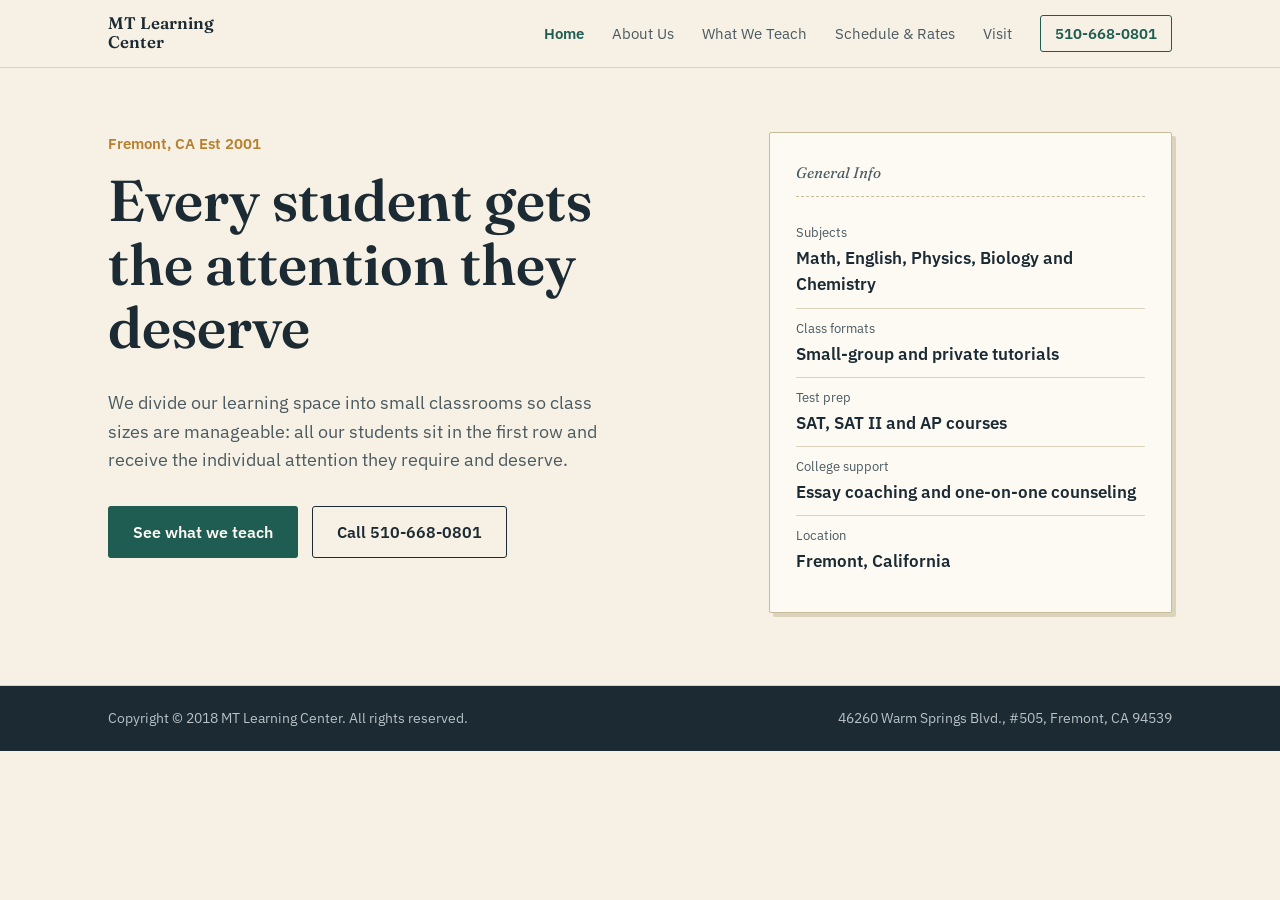
==== commit 56fd6b73: "adding more sections" ====
--- a/index.html
+++ b/index.html
@@ -26,6 +26,7 @@
 			<a href="index.html" class="is-current">Home</a>
 			<a href="about.html">About Us</a>
 			<a href="what-we-teach.html">What We Teach</a>
+			<a href="schedule.html">Schedule &amp; Rates</a>
 			<a href="visit.html">Visit</a>
 			<a class="nav-phone" href="tel:5106680801">510-668-0801</a>
 		</nav>
@@ -57,31 +58,6 @@
 			</aside>
 		</div>
 	</section>
-
-	<section class="quick-links">
-		<div class="wrap">
-			<h2>More info</h2>
-			<p>Learn more about us</p>
-			<div class="quick-link-grid">
-				<a class="quick-link-card" href="about.html">
-					<h3>About Us</h3>
-					<p>Our philosophy, the full instructor roster, and student testimonials and results.</p>
-					<span class="go">Meet the team →</span>
-				</a>
-				<a class="quick-link-card" href="what-we-teach.html">
-					<h3>What We Teach</h3>
-					<p>Every math, English and science course we offer, plus SAT prep and college application services.</p>
-					<span class="go">See the curriculum →</span>
-				</a>
-				<a class="quick-link-card" href="visit.html">
-					<h3>Visit</h3>
-					<p>Our address, phone numbers, and useful links for the SAT, ACT and college applications.</p>
-					<span class="go">Get in touch →</span>
-				</a>
-			</div>
-		</div>
-	</section>
-
 </main>
 
 <footer class="site-footer">
--- a/css/styles.css
+++ b/css/styles.css
@@ -256,6 +256,10 @@
 	grid-template-columns: repeat(3, 1fr);
 	gap: 24px;
 }
+.quick-link-grid-4 { grid-template-columns: repeat(4, 1fr); }
+
+.quick-link-grid, .quick-link-grid-4 { grid-template-columns: 1fr; }
+
 
 .quick-link-card {
 	display: block;
@@ -662,4 +666,57 @@
 	.roster-row summary::after { grid-area: plus; }
 	.roster-subject { grid-area: subject; }
 	.roster-credential { grid-area: cred; }
+}
+
+
+/* ---------- schedule & rates ---------- */
+
+.rate-grid {
+	display: grid;
+	grid-template-columns: repeat(2, 1fr);
+	gap: 24px;
+	margin-top: 28px;
+}
+
+.rate-card {
+	background: var(--paper-raised);
+	border: 1px solid var(--rule-strong);
+	border-radius: 2px;
+	padding: 24px 26px;
+}
+.rate-card h4 { margin-bottom: 6px; }
+.rate-card .rate-price {
+	font-family: var(--font-display);
+	font-size: 1.6rem;
+	color: var(--pine);
+	margin-bottom: 10px;
+}
+.rate-card p.rate-note { color: var(--ink-soft); font-size: 0.9rem; margin: 0; }
+
+.pdf-list {
+	list-style: none;
+	margin: 16px 0 0;
+	padding: 0;
+}
+.pdf-list li {
+	border-bottom: 1px solid var(--rule);
+	padding: 12px 0;
+}
+.pdf-list li:first-child { border-top: 1px solid var(--rule); }
+.pdf-list a {
+	text-decoration: none;
+	color: var(--ink);
+	display: flex;
+	align-items: center;
+	gap: 10px;
+}
+.pdf-list a:hover { color: var(--pine); }
+.pdf-list a::before {
+	content: "↓";
+	color: var(--gold);
+	font-weight: 600;
+}
+
+@media (max-width: 700px) {
+	.rate-grid { grid-template-columns: 1fr; }
 }
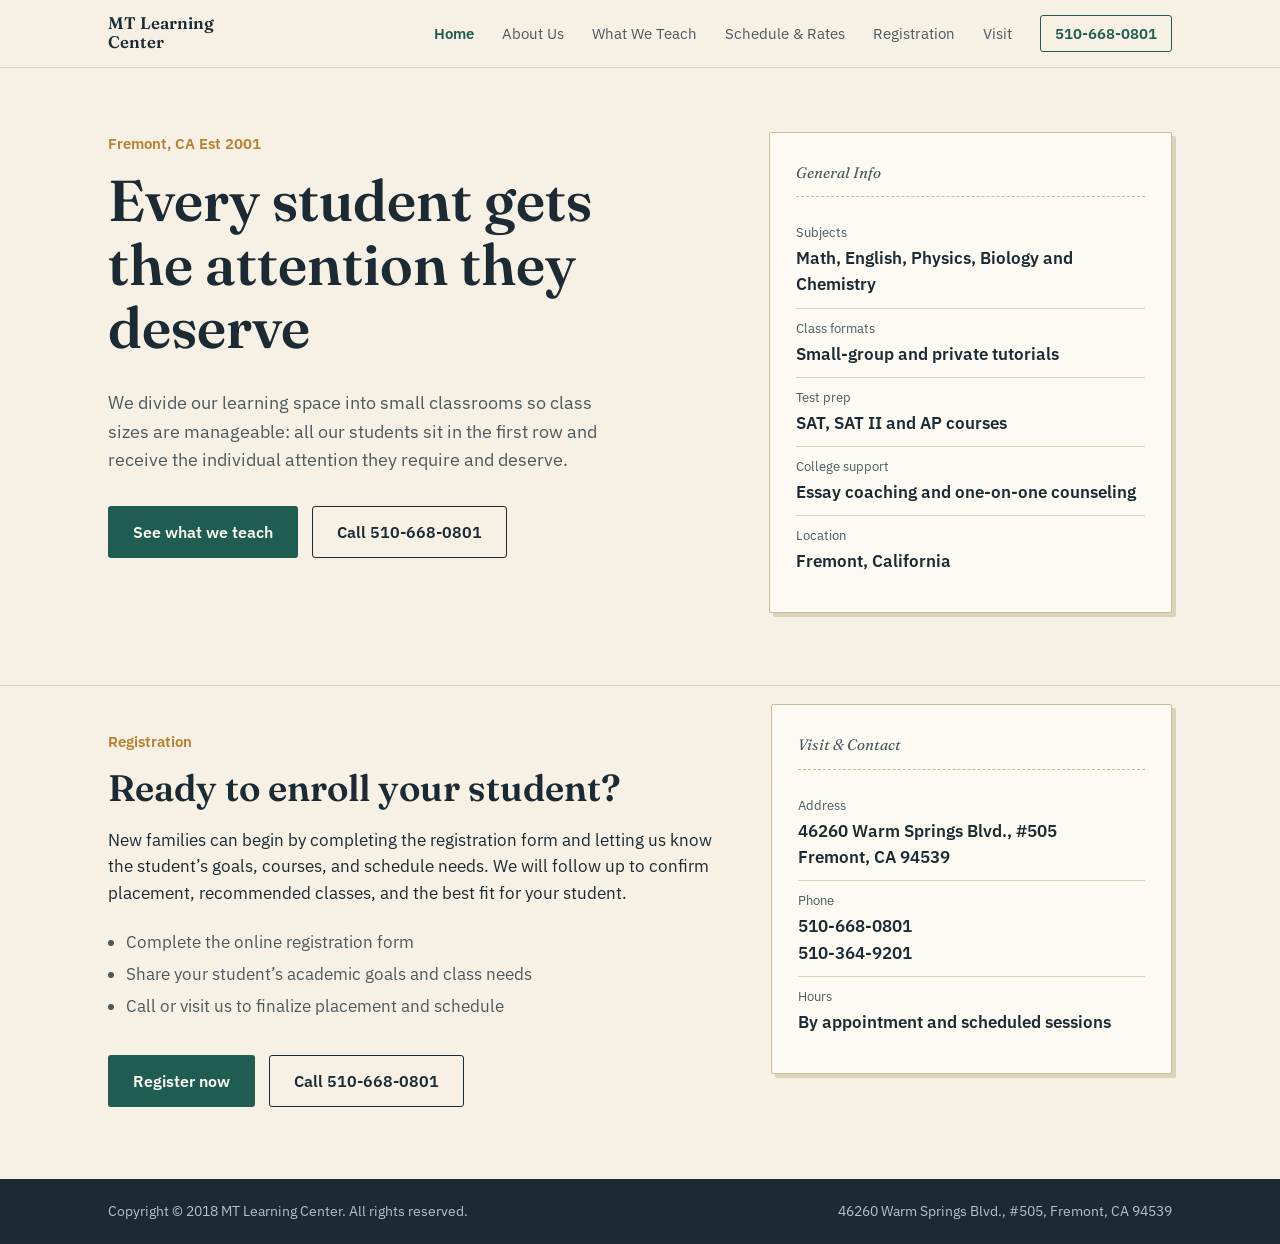
==== commit 7a3b0f27: "adding registratiob" ====
--- a/index.html
+++ b/index.html
@@ -27,6 +27,7 @@
 			<a href="about.html">About Us</a>
 			<a href="what-we-teach.html">What We Teach</a>
 			<a href="schedule.html">Schedule &amp; Rates</a>
+			<a href="registration.html">Registration</a>
 			<a href="visit.html">Visit</a>
 			<a class="nav-phone" href="tel:5106680801">510-668-0801</a>
 		</nav>
@@ -58,6 +59,33 @@
 			</aside>
 		</div>
 	</section>
+
+	<section class="registration" aria-labelledby="registration-heading">
+		<div class="wrap registration-grid">
+			<div class="registration-copy">
+				<p class="kicker">Registration</p>
+				<h2 id="registration-heading">Ready to enroll your student?</h2>
+				<p>New families can begin by completing the registration form and letting us know the student’s goals, courses, and schedule needs. We will follow up to confirm placement, recommended classes, and the best fit for your student.</p>
+				<ul class="registration-list">
+					<li>Complete the online registration form</li>
+					<li>Share your student’s academic goals and class needs</li>
+					<li>Call or visit us to finalize placement and schedule</li>
+				</ul>
+				<div class="hero-actions">
+					<a class="btn btn-primary" href="registration.html">Register now</a>
+					<a class="btn btn-ghost" href="tel:5106680801">Call 510-668-0801</a>
+				</div>
+			</div>
+			<aside class="registration-card" aria-label="Registration and visit information">
+				<p class="index-card-label">Visit &amp; Contact</p>
+				<dl>
+					<div><dt>Address</dt><dd>46260 Warm Springs Blvd., #505<br>Fremont, CA 94539</dd></div>
+					<div><dt>Phone</dt><dd>510-668-0801<br>510-364-9201</dd></div>
+					<div><dt>Hours</dt><dd>By appointment and scheduled sessions</dd></div>
+				</dl>
+			</aside>
+		</div>
+	</section>
 </main>
 
 <footer class="site-footer">
--- a/css/styles.css
+++ b/css/styles.css
@@ -242,6 +242,78 @@
 	color: var(--ink);
 }
 
+.registration {
+	padding: 18px 0 72px;
+}
+
+.registration-grid {
+	display: grid;
+	grid-template-columns: 1.4fr 0.9fr;
+	gap: 38px;
+	align-items: start;
+}
+
+.registration-copy {
+	padding: 26px 0 0;
+}
+
+.registration-page {
+	padding: 36px 0 40px;
+}
+
+.registration-page-grid {
+	display: grid;
+	grid-template-columns: 1.4fr 0.9fr;
+	gap: 38px;
+	align-items: start;
+}
+
+.registration-page-copy {
+	padding: 8px 0 0;
+}
+
+.registration-list {
+	margin: 20px 0 0;
+	padding-left: 1.1rem;
+	color: var(--ink-soft);
+	line-height: 1.9;
+}
+
+.registration-card {
+	background: var(--paper-raised);
+	border: 1px solid var(--rule-strong);
+	border-radius: 2px;
+	padding: 28px 26px;
+	box-shadow: 4px 4px 0 var(--rule);
+}
+
+.registration-card dl { margin: 0; }
+.registration-card dl div {
+	padding: 10px 0;
+	border-bottom: 1px solid var(--rule);
+}
+.registration-card dl div:last-child { border-bottom: none; }
+
+.registration-card dt {
+	font-size: 0.8rem;
+	color: var(--ink-soft);
+	margin: 0 0 2px;
+}
+.registration-card dd {
+	margin: 0;
+	font-weight: 600;
+	color: var(--ink);
+}
+
+.registration-form-wrap {
+	padding: 0 0 72px;
+}
+
+.registration-form-wrap iframe {
+	border: 1px solid var(--rule-strong);
+	background: var(--paper-raised);
+}
+
 /* ---------- home quick links ---------- */
 
 .quick-links {
@@ -625,7 +697,7 @@
 /* ---------- responsive ---------- */
 
 @media (max-width: 900px) {
-	.hero-grid, .philosophy-grid, .service-block, .visit-grid {
+	.hero-grid, .philosophy-grid, .service-block, .visit-grid, .registration-grid, .registration-page-grid {
 		grid-template-columns: 1fr;
 	}
 	.quick-link-grid { grid-template-columns: 1fr; }
